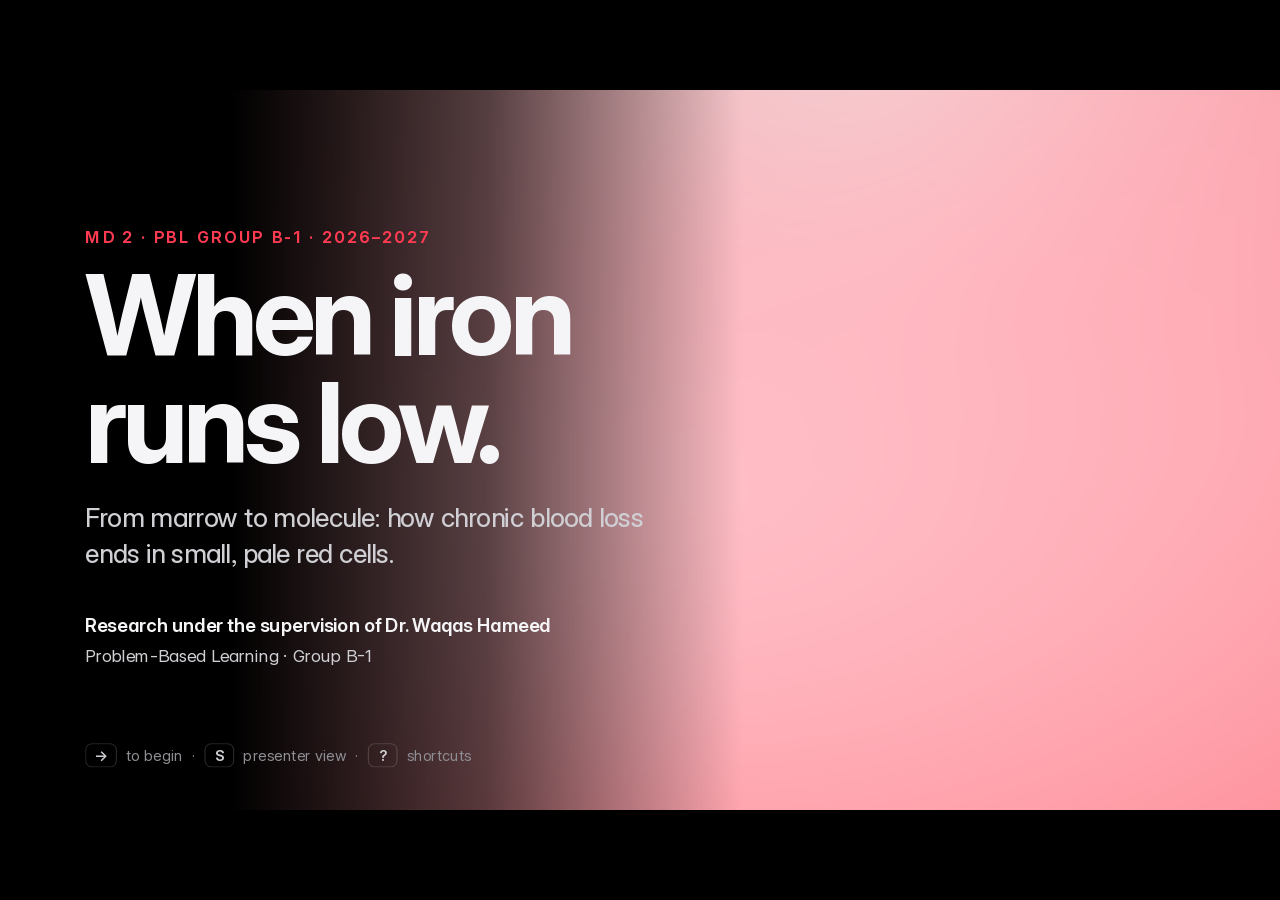
==== index.html @ 29bafb7b "Add interactive PBL Group B-1 presentation (iron-deficiency anemia) A 39-slide web presentation cove" ====
<!doctype html>
<html lang="en" data-theme="dark">
<head>
  <meta charset="utf-8">
  <meta name="viewport" content="width=device-width, initial-scale=1">
  <title>When Iron Runs Low · PBL Group B-1</title>
  <meta name="description" content="An interactive presentation by PBL Group B-1 (under Dr. Waqas Hameed): red bone marrow, liver and spleen histology, iron and red-cell recycling, erythropoiesis, red-cell indices and the biochemistry of iron-deficiency anemia.">
  <meta name="theme-color" content="#000000">
  <meta property="og:title" content="When Iron Runs Low · PBL Group B-1">
  <meta property="og:description" content="Interactive presentation: red bone marrow, liver and spleen, iron recycling, red-cell indices and the biochemistry of iron-deficiency anemia. Under Dr. Waqas Hameed.">
  <link rel="icon" href="assets/favicon.svg" type="image/svg+xml">
  <link rel="preload" href="assets/fonts/InterVariable.woff2" as="font" type="font/woff2" crossorigin>
  <link rel="stylesheet" href="assets/css/main.css">
  <script type="importmap">
    {
      "imports": {
        "three": "./assets/vendor/three/three.module.min.js",
        "three/addons/": "./assets/vendor/three/addons/"
      }
    }
  </script>
</head>
<body>
<div id="veil"><div class="dot"></div></div>

<div id="viewport">
<main id="stage">

<!-- ===================================================================== 01 TITLE -->
<section class="slide s-title" id="title" data-module="hero" data-title="When iron runs low" data-section="Introduction" data-hud="off">
  <div class="full-vis" data-vis></div>
  <div class="hd">
    <p class="eyebrow rv">MD 2 · PBL Group B-1 · 2026–2027</p>
    <h1 class="t-display rv">When iron<br>runs low.</h1>
    <p class="t-lead rv">From marrow to molecule: how chronic blood loss ends in small, pale red cells.</p>
    <div class="meta rv">
      <span class="t-label">Research under the supervision of Dr.&nbsp;Waqas&nbsp;Hameed</span>
      <span class="t-cap">Problem-Based Learning · Group B-1</span>
    </div>
  </div>
  <div class="hint rv"><span class="kbd">→</span> to begin <span class="c-3">·</span> <span class="kbd">S</span> presenter view <span class="c-3">·</span> <span class="kbd">?</span> shortcuts</div>
  <aside class="notes">
    <p>Welcome. Our case is a patient with iron-deficiency anemia caused by heavy menstrual bleeding.</p>
    <p>We will follow iron from the bone marrow, through the liver and spleen, to the molecules of heme synthesis, then show how her blood count proves it.</p>
    <p>The red cell on screen is modelled to Guyton's dimensions: about 7.8 µm across, 2.5 µm thick at the rim and about 1 µm at the centre.</p>
  </aside>
</section>

<!-- ===================================================================== 02 CASE -->
<section class="slide s-case" id="case" data-module="case" data-title="Meet the patient" data-section="Introduction">
  <div class="hd">
    <p class="eyebrow rv">The case</p>
    <h2 class="t-title rv">Meet our patient.</h2>
  </div>
  <div class="cols">
    <div>
      <p class="t-cap rv">PRESENTING WITH</p>
      <div class="sym">
        <span class="rv">Fatigue</span>
        <span class="rv">Dizziness</span>
        <span class="rv">Shortness of breath</span>
        <span class="rv">Palpitations</span>
        <span class="rv">Pallor</span>
        <span class="rv">Tachycardia</span>
      </div>
    </div>
    <div class="hist" data-step="1">
      <p class="t-cap">HISTORY</p>
      <p class="t-lead">Heavy, prolonged menstrual bleeding for several months.</p>
      <p class="t-lead">A diet with limited iron-rich foods.</p>
    </div>
  </div>
  <div class="labs" data-step="2">
    <span class="chip">Hb <b class="num">8.9 g/dL</b></span>
    <span class="chip">MCV <b class="num">68 fL</b></span>
    <span class="chip">Reticulocytes <b class="num">0.7%</b></span>
    <span class="chip">Blood film: microcytic · hypochromic · anisocytosis</span>
  </div>
  <div class="question" data-step="3">
    <p class="t-display">How does losing blood<br>end in <span class="grad-text">small, pale red cells?</span></p>
  </div>
  <aside class="notes">
    <p>Symptoms: fatigue, dizziness, shortness of breath, palpitations, pallor and tachycardia.</p>
    <p>History: heavy, prolonged menstrual bleeding for several months; diet limited in iron-rich foods.</p>
    <p>Key results: Hb 8.9 g/dL, MCV 68 fL, reticulocytes 0.7%, film shows microcytic hypochromic cells with anisocytosis.</p>
    <p>The question that drives our six SLOs: how does losing blood end in small, pale red cells?</p>
  </aside>
</section>

<!-- ===================================================================== 03 ROADMAP -->
<section class="slide s-roadmap" id="roadmap" data-module="roadmap" data-title="Six learning objectives" data-section="Introduction">
  <div class="hd">
    <p class="eyebrow rv">Our journey</p>
    <h2 class="t-title rv">Six questions. One patient.</h2>
  </div>
  <div class="tiles">
    <button class="tile rv" data-goto="d1"><span class="n grad-text">01</span><span class="code">B-1.1</span><div class="t">Red bone marrow</div><div class="q">Where are red cells made?</div></button>
    <button class="tile rv" data-goto="d2"><span class="n grad-text">02</span><span class="code">B-1.2</span><div class="t">Liver &amp; spleen</div><div class="q">What do they look like under the microscope?</div></button>
    <button class="tile rv" data-goto="d3"><span class="n grad-text">03</span><span class="code">B-1.3</span><div class="t">Recycling</div><div class="q">How are old red cells and their iron reused?</div></button>
    <button class="tile rv" data-goto="d4"><span class="n grad-text">04</span><span class="code">B-1.4</span><div class="t">Life cycle</div><div class="q">How are red cells made and destroyed, and what goes wrong?</div></button>
    <button class="tile rv" data-goto="d5"><span class="n grad-text">05</span><span class="code">B-1.5</span><div class="t">The numbers</div><div class="q">What do Hb, Hct, MCV, MCH, MCHC and RDW tell us?</div></button>
    <button class="tile rv" data-goto="d6"><span class="n grad-text">06</span><span class="code">B-1.6</span><div class="t">The molecules</div><div class="q">What changes biochemically when iron runs out?</div></button>
  </div>
  <aside class="notes">
    <p>Six student learning objectives (SLOs). Each tile is clickable if you want to jump during questions.</p>
  </aside>
</section>

<!-- ===================================================================== 04 DIVIDER 1 -->
<section class="slide s-divider" id="d1" data-title="01 · Red bone marrow" data-section="SLO 1 · Red Bone Marrow" data-hud="off">
  <div class="orb" style="--c1:#ff3b52;--c2:#ff9f0a"></div>
  <p class="eyebrow rv">B-1.1 <span class="code">SLO 1</span></p>
  <div class="big-n grad-text rv">01</div>
  <h2 class="t-display rv">Red bone marrow</h2>
  <p class="t-lead rv">Where are red cells made, and what does the factory look like?</p>
  <aside class="notes"><p>SLO 1: Structure of red bone marrow.</p></aside>
</section>

<!-- ===================================================================== 05 HEMATOPOIESIS -->
<section class="slide" id="hemato" data-module="hematopoiesis" data-title="Hematopoiesis" data-section="SLO 1 · Red Bone Marrow">
  <div class="hd">
    <p class="eyebrow rv">B-1.1 <span class="code">Structure of red bone marrow</span></p>
    <h2 class="t-title rv">A tissue built to make blood.</h2>
  </div>
  <div class="split wide-r">
    <div class="col center stack">
      <p class="t-lead rv">Red bone marrow is a <span class="strong">highly vascular connective tissue</span> responsible for <span class="strong">hematopoiesis</span>, the continuous production of blood cells.</p>
      <p class="t-body" data-step="1"><span class="strong">Multipotent hematopoietic stem cells</span> proliferate and differentiate into the blood-cell lineages.</p>
      <p class="t-body" data-step="2">Their development is regulated by <span class="strong">stem cell factor (SCF)</span>, <span class="strong">cytokines</span> and <span class="strong">erythropoietin</span>.</p>
    </div>
    <div class="col"><div class="vis" data-vis></div></div>
  </div>
  <aside class="notes">
    <p>Red marrow = highly vascular connective tissue; job = hematopoiesis, the continuous production of blood cells.</p>
    <p>Multipotent hematopoietic stem cells proliferate and differentiate into all lineages: erythrocytes, leukocytes and platelets.</p>
    <p>Regulators: stem cell factor, cytokines, erythropoietin.</p>
  </aside>
</section>

<!-- ===================================================================== 06 MARROW 3D -->
<section class="slide s-3d" id="marrow" data-module="marrow" data-title="Inside the marrow (3D)" data-section="SLO 1 · Red Bone Marrow">
  <div class="full-vis right" data-vis></div>
  <div class="hd">
    <p class="eyebrow rv">B-1.1 <span class="code">Structure of red bone marrow</span></p>
    <h2 class="t-title rv">Inside the marrow.</h2>
  </div>
  <div class="split">
    <div class="col center">
      <div class="captions rv" style="min-height:470px">
        <div class="cap" data-cap="0">
          <div class="k">Architecture</div>
          <p class="t-h2">Cords between sinusoids</p>
          <p class="t-body">Marrow cords of developing cells are separated by wide <span class="strong">vascular sinusoids</span>.</p>
        </div>
        <div class="cap" data-cap="1">
          <div class="k">Support</div>
          <p class="t-h2">A reticular scaffold</p>
          <p class="t-body"><span class="strong">Reticular cells</span> and <span class="strong">reticulin fibers (type III collagen)</span> support the cords, which hold developing blood cells, macrophages, adipocytes, plasma cells and megakaryocytes.</p>
        </div>
        <div class="cap" data-cap="2">
          <div class="k">Erythroblastic island</div>
          <p class="t-h2">A macrophage nursery</p>
          <p class="t-body">Erythroid precursors cluster around a <span class="strong">central macrophage</span>, which supports them and helps regulate their maturation and release.</p>
        </div>
        <div class="cap" data-cap="3">
          <div class="k">Megakaryocyte</div>
          <p class="t-h2">Platelets, straight into blood</p>
          <p class="t-body">Megakaryocytes lie <span class="strong">beside the sinusoids</span>, so they release platelets directly into the circulation.</p>
        </div>
        <div class="cap" data-cap="4">
          <div class="k">Release</div>
          <p class="t-h2">Crossing the wall</p>
          <p class="t-body">Mature blood cells cross the <span class="strong">sinusoidal wall</span> to enter the bloodstream.</p>
        </div>
      </div>
    </div>
    <div class="col"></div>
  </div>
  <p class="cite">Drag the model to rotate · Schematic, not to scale</p>
  <aside class="notes">
    <p>Step through: cords and sinusoids, then reticular cells and reticulin (type III collagen), then the erythroblastic island around a macrophage, then megakaryocytes beside sinusoids shedding platelets, then mature cells crossing the sinusoid wall.</p>
    <p>You can drag the 3D model to rotate it.</p>
  </aside>
</section>

<!-- ===================================================================== 07 SKELETON -->
<section class="slide" id="skeleton" data-module="skeleton" data-title="Red vs yellow marrow" data-section="SLO 1 · Red Bone Marrow">
  <div class="hd">
    <p class="eyebrow rv">B-1.1 <span class="code">Structure of red bone marrow</span></p>
    <h2 class="t-title rv">Red marrow retreats with age.</h2>
  </div>
  <div class="split">
    <div class="col center stack">
      <div class="rv" data-seg></div>
      <div class="captions rv" style="min-height:420px">
        <div class="cap" data-cap="0">
          <p class="t-h2">Childhood</p>
          <p class="t-body">Until about <span class="strong">5 years</span> of age, the marrow of essentially all bones produces red cells.</p>
        </div>
        <div class="cap" data-cap="1">
          <p class="t-h2">Adulthood</p>
          <p class="t-body">Active red marrow lies mainly in the <span class="strong">axial skeleton</span>: vertebrae, sternum, ribs and ilia. Most of the remaining marrow becomes <span class="strong" style="color:var(--fat)">yellow marrow</span>, which is mostly adipose tissue.</p>
          <p class="t-cap" style="margin-top:18px">After about age 20, long-bone marrow becomes fatty, except in the proximal humeri and tibiae.</p>
        </div>
      </div>
    </div>
    <div class="col"><div class="vis" data-vis></div></div>
  </div>
  <p class="cite">Source: <b>Guyton &amp; Hall</b>, Textbook of Medical Physiology, Ch. 33 · Schematic skeleton</p>
  <aside class="notes">
    <p>In adults, active red marrow is mainly in the axial skeleton; much of the rest becomes yellow (adipose) marrow.</p>
    <p>Guyton: all bones produce red cells until about age 5; after about 20, long-bone marrow (except proximal humeri and tibiae) is fatty; adult red cells come mainly from vertebrae, sternum, ribs and ilia.</p>
  </aside>
</section>

<!-- ===================================================================== 08 DIVIDER 2 -->
<section class="slide s-divider" id="d2" data-title="02 · Liver & spleen" data-section="SLO 2 · Liver & Spleen" data-hud="off">
  <div class="orb" style="--c1:#e8a58f;--c2:#8e8cff"></div>
  <p class="eyebrow rv">B-1.2 <span class="code">SLO 2</span></p>
  <div class="big-n grad-text rv">02</div>
  <h2 class="t-display rv">Liver &amp; spleen</h2>
  <p class="t-lead rv">The histology of the two organs that clean up after red cells.</p>
  <aside class="notes"><p>SLO 2: Histological structure of the liver and spleen.</p></aside>
</section>

<!-- ===================================================================== 09 LOBULE 3D -->
<section class="slide s-3d" id="lobule" data-module="lobule" data-title="The hepatic lobule (3D)" data-section="SLO 2 · Liver & Spleen">
  <div class="full-vis right" data-vis></div>
  <div class="hd">
    <p class="eyebrow rv">B-1.2 <span class="code">Histology of the liver</span></p>
    <h2 class="t-title rv">The hepatic lobule.</h2>
  </div>
  <div class="split">
    <div class="col center">
      <div class="captions rv" style="min-height:440px">
        <div class="cap" data-cap="0">
          <div class="k">Structural unit</div>
          <p class="t-h2">Roughly hexagonal</p>
          <p class="t-body">The liver is organized into <span class="strong">hepatic lobules</span>, roughly hexagonal structural units.</p>
        </div>
        <div class="cap" data-cap="1">
          <div class="k">Hepatocytes</div>
          <p class="t-h2">Plates of liver cells</p>
          <p class="t-body">The main liver cells, arranged in <span class="strong">plates or cords</span>.</p>
        </div>
        <div class="cap" data-cap="2">
          <div class="k">Portal triad</div>
          <p class="t-h2">Three vessels at each corner</p>
          <p class="t-body">A branch of the <span class="strong" style="color:var(--portal)">portal vein</span>, the <span class="strong" style="color:var(--artery)">hepatic artery</span> and the <span class="strong" style="color:var(--bile)">bile duct</span>.</p>
        </div>
        <div class="cap" data-cap="3">
          <div class="k">Sinusoids → central vein</div>
          <p class="t-h2">Blood flows inward</p>
          <p class="t-body">Specialized blood channels between the plates drain into the <span class="strong" style="color:var(--vein)">central vein</span> at the center of the lobule.</p>
        </div>
        <div class="cap" data-cap="4">
          <div class="k">Kupffer cells</div>
          <p class="t-h2">Macrophages on guard</p>
          <p class="t-body">They line the sinusoids and remove <span class="strong">foreign particles and cellular debris</span>.</p>
        </div>
        <div class="cap" data-cap="5">
          <div class="k">Bile canaliculi</div>
          <p class="t-h2">Bile flows outward</p>
          <p class="t-body">Small channels between hepatocytes collect <span class="strong" style="color:var(--bile)">bile</span> and direct it toward the <span class="strong">bile ducts</span>, the opposite direction to blood.</p>
        </div>
      </div>
      <div class="rv" data-seg style="margin-top:20px"></div>
    </div>
    <div class="col"></div>
  </div>
  <p class="cite">Sources: <b>NCBI Bookshelf</b>, Anatomy, Abdomen and Pelvis: Liver · <b>Cullen</b>, normal liver histology · <b>Krishna</b>, Clin Liver Dis 2013 · Drag to rotate</p>
  <aside class="notes">
    <p>Hexagonal lobule. Hepatocytes in plates. Portal triad at the corners: portal vein branch, hepatic artery, bile duct. Sinusoids carry blood to the central vein. Kupffer cells line the sinusoids. Bile canaliculi carry bile toward the bile ducts.</p>
    <p>Use the Blood / Bile switch to show the two opposite flows.</p>
  </aside>
</section>

<!-- ===================================================================== 10 SPLEEN -->
<section class="slide" id="spleen" data-module="spleen" data-title="Histology of the spleen" data-section="SLO 2 · Liver & Spleen">
  <div class="hd">
    <p class="eyebrow rv">B-1.2 <span class="code">Histology of the spleen</span></p>
    <h2 class="t-title rv">The spleen.</h2>
  </div>
  <div class="split">
    <div class="col center">
      <div class="captions rv" style="min-height:440px">
        <div class="cap" data-cap="0">
          <div class="k">Overview</div>
          <p class="t-h2">A capsule and two kinds of pulp</p>
          <p class="t-body">The spleen is surrounded by a <span class="strong">connective-tissue capsule</span> and contains two main histological regions.</p>
        </div>
        <div class="cap" data-cap="1">
          <div class="k">Trabeculae</div>
          <p class="t-h2">Internal scaffolding</p>
          <p class="t-body">Extensions of connective tissue from the capsule that provide <span class="strong">structural support</span>.</p>
        </div>
        <div class="cap" data-cap="2">
          <div class="k">White pulp</div>
          <p class="t-h2">The immune tissue</p>
          <p class="t-body">Lymphoid tissue rich in <span class="strong">lymphocytes</span>. It surrounds branches of the <span class="strong" style="color:var(--artery)">splenic artery</span> and is mainly involved in <span class="strong">immune responses</span>.</p>
        </div>
        <div class="cap" data-cap="3">
          <div class="k">Red pulp</div>
          <p class="t-h2">The blood filter</p>
          <p class="t-body">Mainly <span class="strong">splenic cords</span> and <span class="strong">sinusoids</span>. It filters blood and helps remove <span class="strong">old or damaged red cells</span>.</p>
        </div>
      </div>
    </div>
    <div class="col"><div class="vis" data-vis></div></div>
  </div>
  <p class="cite">Source: <b>OpenStax</b> Biology, Adaptive Immune Response · Schematic section</p>
  <aside class="notes">
    <p>Capsule of connective tissue; trabeculae extend inward for support.</p>
    <p>White pulp: lymphocyte-rich lymphoid tissue around branches of the splenic artery, mainly immune.</p>
    <p>Red pulp: splenic cords and sinusoids; filters blood and removes old or damaged red cells. This is where SLO 3 picks up.</p>
  </aside>
</section>

<!-- ===================================================================== 11 DIVIDER 3 -->
<section class="slide s-divider" id="d3" data-title="03 · Recycling iron & red cells" data-section="SLO 3 · Recycling" data-hud="off">
  <div class="orb" style="--c1:#ff9f0a;--c2:#40c8e0"></div>
  <p class="eyebrow rv">B-1.3 <span class="code">SLO 3</span></p>
  <div class="big-n grad-text rv">03</div>
  <h2 class="t-display rv">The recycling plant</h2>
  <p class="t-lead rv">How the liver and spleen recycle old red cells and their iron.</p>
  <aside class="notes"><p>SLO 3: Roles of the liver and spleen in recycling iron and red blood cells.</p></aside>
</section>

<!-- ===================================================================== 12 SLIT -->
<section class="slide" id="slit" data-module="slit" data-title="The spleen's stress test" data-section="SLO 3 · Recycling">
  <div class="hd">
    <p class="eyebrow rv">B-1.3 <span class="code">Spleen and removal of old RBCs</span></p>
    <h2 class="t-title rv">The spleen's stress test.</h2>
  </div>
  <div class="split wide-r">
    <div class="col center">
      <p class="t-lead rv" style="margin-bottom:40px">In the red pulp, red cells about <span class="strong">8&nbsp;µm</span> across must squeeze through spaces only about <span class="strong">3&nbsp;µm</span> wide.</p>
      <div class="captions rv" style="min-height:300px">
        <div class="cap" data-cap="0">
          <p class="t-h2 c-good">Young cell: bends and passes</p>
          <p class="t-body">A flexible membrane lets it fold through the slit.</p>
        </div>
        <div class="cap" data-cap="1">
          <p class="t-h2 c-bad">Old cell: fragile, it ruptures</p>
          <p class="t-body">Ageing membranes lose pliability. Old, damaged and abnormal cells are filtered out.</p>
        </div>
        <div class="cap" data-cap="2">
          <p class="t-h2" style="color:var(--macro)">Phagocytosis</p>
          <p class="t-body">Red-pulp <span class="strong">macrophages</span> engulf and destroy the old cells, then recycle what is inside.</p>
        </div>
      </div>
    </div>
    <div class="col"><div class="vis" data-vis></div></div>
  </div>
  <p class="cite">Source: <b>Guyton &amp; Hall</b>, Ch. 33 (3 µm spaces vs ~8 µm cells) · Animation not to scale in time</p>
  <aside class="notes">
    <p>The spleen, in the left upper abdomen, filters blood and removes old, damaged and abnormal red cells, mainly in the red pulp.</p>
    <p>Guyton: spaces between red-pulp trabeculae are only about 3 µm wide, versus an ~8 µm red cell. Young cells deform and pass; fragile old cells rupture and are phagocytosed by macrophages.</p>
  </aside>
</section>

<!-- ===================================================================== 13 MACROPHAGE -->
<section class="slide" id="macrophage" data-module="macrophage" data-title="Inside a red-pulp macrophage" data-section="SLO 3 · Recycling">
  <div class="hd">
    <p class="eyebrow rv">B-1.3 <span class="code">Iron recycling</span></p>
    <h2 class="t-title rv">Inside a red-pulp macrophage.</h2>
  </div>
  <div class="split wide-r">
    <div class="col center">
      <div class="captions rv" style="min-height:520px">
        <div class="cap" data-cap="0">
          <div class="k">1 · Erythrophagocytosis</div>
          <p class="t-h2">Engulfing old cells</p>
          <p class="t-body">Red-pulp macrophages of the spleen, a <span class="strong">major site of iron recycling</span>, recognize and engulf senescent red cells.</p>
        </div>
        <div class="cap" data-cap="1">
          <div class="k">2 · Breakdown</div>
          <p class="t-h2">Freeing the iron</p>
          <p class="t-body">Hemoglobin splits into <span class="strong">globin</span> (to amino acids) and <span class="strong">heme</span>. Heme oxygenase-1 (<span class="strong">HO-1</span>) degrades heme, releasing <span class="strong c-iron">free iron</span>.</p>
        </div>
        <div class="cap" data-cap="2">
          <div class="k">3 · Export</div>
          <p class="t-h2">Through ferroportin</p>
          <p class="t-body"><span class="strong c-fpn">Ferroportin</span>, the only known cellular iron exporter, moves iron into plasma, where it binds <span class="strong c-iron">transferrin</span> for delivery to the bone marrow.</p>
        </div>
        <div class="cap" data-cap="3" data-cap-to="5">
          <div class="k">4 · The master switch</div>
          <p class="t-h2"><span class="c-hep">Hepcidin</span> from the liver</p>
          <p class="t-body" data-hep-text>Hepcidin binds ferroportin, causing its internalization and degradation.</p>
        </div>
      </div>
      <div class="rv" data-seg style="margin-top:12px"></div>
    </div>
    <div class="col"><div class="vis" data-vis></div></div>
  </div>
  <p class="cite">Sources: <b>Nemeth &amp; Ganz</b>, Int J Mol Sci 2021 (hepcidin–ferroportin) · <b>Slusarczyk &amp; Mleczko-Sanecka</b>, Genes 2021 (iron recycling) · Schematic</p>
  <aside class="notes">
    <p>A major site of iron recycling: red-pulp macrophages of the spleen (Kupffer cells of the liver also contribute). Erythrophagocytosis, then HO-1 degrades heme, releasing iron.</p>
    <p>Ferroportin is the only known cellular iron exporter. In plasma, iron binds transferrin for delivery to the marrow.</p>
    <p>Hepcidin (from the liver) binds ferroportin → internalization and degradation → iron trapped. Iron deficiency: hepcidin suppressed, more iron released. Inflammation: IL-6 raises hepcidin → hypoferremia of anemia of inflammation.</p>
  </aside>
</section>

<!-- ===================================================================== 14 LIVER ROLE -->
<section class="slide" id="liverrole" data-module="liverrole" data-title="The liver's role" data-section="SLO 3 · Recycling">
  <div class="hd">
    <p class="eyebrow rv">B-1.3 <span class="code">Role of the liver</span></p>
    <h2 class="t-title rv">Two products, two destinations.</h2>
    <p class="t-lead rv">After about 120 days, old red cells are removed by <span class="strong">Kupffer cells</span> in the liver and by <span class="strong">macrophages</span> in the spleen and bone marrow.</p>
  </div>
  <div class="body-area"><div class="vis" data-vis></div></div>
  <p class="cite">Sources: <b>Guyton &amp; Hall</b>, Ch. 33 · <b>StatPearls</b>, Physiology, Bilirubin</p>
  <aside class="notes">
    <p>Hemoglobin is broken down. Iron returns to blood, binds transferrin, and goes either to the marrow for new red cells or is stored in the liver as ferritin.</p>
    <p>The porphyrin part becomes bilirubin. Unconjugated bilirubin travels on albumin, is taken up by the liver, conjugated by UDP-glucuronosyltransferase (more water-soluble) and secreted into bile.</p>
  </aside>
</section>

<!-- ===================================================================== 15 LEAK -->
<section class="slide" id="leak" data-module="leak" data-title="Recycling can't outrun a leak" data-section="SLO 3 · Recycling">
  <div class="hd">
    <p class="eyebrow rv">B-1.3 <span class="code">In our patient</span></p>
    <h2 class="t-title rv">Recycling can't outrun a leak.</h2>
  </div>
  <div class="split wide-r" style="grid-template-columns: 1fr 640px">
    <div class="col"><div class="vis" data-vis></div></div>
    <div class="col center stack">
      <div data-step="1">
        <p class="t-cap" style="margin-bottom:18px">AVERAGE LONG-TERM IRON LOSS</p>
        <div data-chart></div>
      </div>
      <p class="t-body" data-step="2">The spleen recycles iron from old cells, but recycling <span class="strong">cannot compensate for continuous blood loss</span>. Hemoglobin production falls, and anemia follows.</p>
    </div>
  </div>
  <p class="cite">Iron-loss values: <b>Guyton &amp; Hall</b>, Ch. 33</p>
  <aside class="notes">
    <p>Closed loop: marrow → circulating red cells → macrophages → transferrin → marrow. Every red cell lost in bleeding takes its iron out of the loop.</p>
    <p>Guyton: men lose about 0.6 mg iron/day; in women, menstrual loss brings the long-term average to about 1.3 mg/day. Our patient's bleeding is heavy and prolonged.</p>
  </aside>
</section>

<!-- ===================================================================== 16 DIVIDER 4 -->
<section class="slide s-divider" id="d4" data-title="04 · Life cycle of a red cell" data-section="SLO 4 · Life Cycle" data-hud="off">
  <div class="orb" style="--c1:#ff3b52;--c2:#bf5af2"></div>
  <p class="eyebrow rv">B-1.4 <span class="code">SLO 4</span></p>
  <div class="big-n grad-text rv">04</div>
  <h2 class="t-display rv">Made, used, destroyed</h2>
  <p class="t-lead rv">Synthesis and breakdown of red cells, and what happens when the balance fails: anemia and polycythemia.</p>
  <aside class="notes"><p>SLO 4: Synthesis of red cells, their breakdown, and their relationship to anemia and polycythemia.</p></aside>
</section>

<!-- ===================================================================== 17 ERYTHROPOIESIS -->
<section class="slide" id="erythro" data-module="erythro" data-title="Erythropoiesis" data-section="SLO 4 · Life Cycle">
  <div class="hd">
    <p class="eyebrow rv">B-1.4 <span class="code">Synthesis of red blood cells</span></p>
    <h2 class="t-title rv">Building a red cell.</h2>
    <p class="t-lead rv">Erythropoiesis normally occurs in the bone marrow. <span class="strong c-iron">Iron</span> is essential for heme and hemoglobin synthesis along the way.</p>
  </div>
  <div class="body-area"><div class="vis" data-vis></div></div>
  <div style="position:absolute; left:128px; bottom:110px; z-index:4" class="row">
    <div data-seg></div>
    <p class="t-body" data-step="2" style="margin-left:24px; max-width:1050px">Without enough iron, the cells come out <span class="strong">smaller</span> with <span class="strong">less hemoglobin</span>: MCV 68 fL, low MCH and MCHC.</p>
  </div>
  <aside class="notes">
    <p>Hematopoietic stem cell → proerythroblast → erythroblasts → reticulocyte → mature erythrocyte. Hemoglobin accumulates as the cell matures; the nucleus is lost.</p>
    <p>Patient: chronic menstrual loss plus low dietary iron → stores depleted → not enough iron for hemoglobin synthesis → smaller, paler cells (MCV 68 fL, low MCH and MCHC; film microcytic, hypochromic, anisocytosis).</p>
  </aside>
</section>

<!-- ===================================================================== 18 EPO -->
<section class="slide" id="epo" data-module="epo" data-title="The erythropoietin loop" data-section="SLO 4 · Life Cycle">
  <div class="hd">
    <p class="eyebrow rv">B-1.4 <span class="code">Synthesis of red blood cells</span></p>
    <h2 class="t-title rv">The kidney calls. The marrow can't answer.</h2>
  </div>
  <div class="split" style="grid-template-columns: 1fr 600px">
    <div class="col"><div class="vis" data-vis></div></div>
    <div class="col center stack">
      <p class="t-body rv">Low hemoglobin reduces oxygen-carrying capacity. Tissue hypoxia makes the <span class="strong">kidney</span> increase <span class="strong">erythropoietin</span>, which stimulates the marrow.</p>
      <p class="t-body" data-step="2">But with <span class="strong c-iron">iron deficient</span>, the marrow cannot make adequately hemoglobinized cells.</p>
      <div class="card" data-step="3">
        <p class="t-cap">RETICULOCYTE COUNT</p>
        <p class="t-display num" style="font-size:110px; margin:6px 0 4px">0.7<span style="font-size:60px">%</span></p>
        <p class="t-body" style="font-size:30px">Not the rise expected for this degree of anemia.</p>
      </div>
    </div>
  </div>
  <aside class="notes">
    <p>Low Hb → less O2 carried → tissue hypoxia → kidney raises erythropoietin → marrow stimulated.</p>
    <p>But iron is deficient, so the marrow cannot make adequately hemoglobinized cells. Reticulocyte count 0.7% does not show an appropriate increase for the degree of anemia.</p>
  </aside>
</section>

<!-- ===================================================================== 19 LIFESPAN -->
<section class="slide" id="lifespan" data-module="lifespan" data-title="120 days, then recycled" data-section="SLO 4 · Life Cycle">
  <div class="hd">
    <p class="eyebrow rv">B-1.4 <span class="code">Breakdown of red blood cells</span></p>
    <h2 class="t-title rv">120 days, then recycled.</h2>
  </div>
  <div class="body-area"><div class="vis" data-vis></div></div>
  <aside class="notes">
    <p>Average lifespan ~120 days. With age, metabolic systems become less active, the membrane loses pliability and becomes fragile.</p>
    <p>Old cells rupture in tight spots, especially the red pulp of the spleen. Released hemoglobin is phagocytosed, especially by Kupffer cells and by macrophages of spleen and marrow.</p>
    <p>Iron → transferrin → marrow (new cells) or liver/tissues as ferritin. Porphyrin → bilirubin → secreted by the liver into bile.</p>
    <p>Drag the slider to age the cell.</p>
  </aside>
</section>

<!-- ===================================================================== 20 ANEMIA 3D -->
<section class="slide s-anemia" id="anemia" data-module="anemia" data-title="Types of anemia (3D)" data-section="SLO 4 · Life Cycle">
  <div class="hd">
    <p class="eyebrow rv">B-1.4 <span class="code">Relationship to anemia</span></p>
    <h2 class="t-title rv">Anemia.</h2>
    <p class="t-lead rv">A deficiency of <span class="strong">hemoglobin</span> in the blood, from too few red cells or too little hemoglobin in each.</p>
  </div>
  <div class="split" style="grid-template-columns: 620px 1fr; margin-top:28px">
    <div class="col"><div class="typelist rv" data-list></div></div>
    <div class="col">
      <div class="vis" data-vis style="position:absolute; inset:-40px 0 120px 0"></div>
      <div class="desc rv" data-desc style="position:absolute; left:0; right:0; bottom:0"></div>
    </div>
  </div>
  <p class="cite">Source: <b>Guyton &amp; Hall</b>, Ch. 33 · 3D cells are schematic</p>
  <aside class="notes">
    <p>Blood loss: acute (plasma is replaced, diluting the red cells) and chronic (iron cannot be absorbed fast enough → microcytic hypochromic cells, our patient).</p>
    <p>Aplastic: marrow failure from radiation, chemotherapy, toxic substances or autoimmune disease; about half idiopathic.</p>
    <p>Megaloblastic: lack of B12, folic acid or intrinsic factor (gastric mucosal atrophy, gastrectomy, malabsorption) → large, fragile cells.</p>
    <p>Hemolytic, e.g. hereditary spherocytosis: spherical cells rupture in the spleen. Sickle cell: HbS crystallizes at low O2 → sickle shape, membrane damage, vessel blockage.</p>
    <p>Erythroblastosis fetalis: antibodies from an Rh-negative mother attack Rh-positive fetal cells. Severe hypochromic anemia: transferrin deficiency.</p>
  </aside>
</section>

<!-- ===================================================================== 21 POLYCYTHEMIA -->
<section class="slide" id="polycythemia" data-module="polycythemia" data-title="Polycythemia" data-section="SLO 4 · Life Cycle">
  <div class="hd">
    <p class="eyebrow rv">B-1.4 <span class="code">Relationship to polycythemia</span></p>
    <h2 class="t-title rv">Polycythemia: too many red cells.</h2>
  </div>
  <div class="split" style="grid-template-columns: 640px 1fr">
    <div class="col center stack">
      <div class="card" data-step="1">
        <p class="t-label" style="color:var(--iron)">Secondary polycythemia</p>
        <p class="t-body" style="margin-top:10px">A physiological response to <span class="strong">hypoxia</span>, such as high altitude or heart failure. Count rises to <span class="strong num">6–7 million/mm³</span>.</p>
      </div>
      <div class="card" data-step="2">
        <p class="t-label" style="color:var(--blood)">Polycythemia vera (erythremia)</p>
        <p class="t-body" style="margin-top:10px">A <span class="strong">genetic defect in stem cells</span> causes excessive, continuous production. Count <span class="strong num">7–8 million/mm³</span>, hematocrit <span class="strong num">60–70%</span>.</p>
      </div>
    </div>
    <div class="col"><div class="vis" data-vis></div></div>
  </div>
  <p class="cite">Source: <b>Guyton &amp; Hall</b>, Ch. 33 · 1 mm³ = 1 µL, so 4.1 × 10⁶/µL = 4.1 million/mm³</p>
  <aside class="notes">
    <p>Chart: red cell count in million per mm³. Our patient 4.1; Guyton's normal values are 4.7 ± 0.3 for women and 5.2 ± 0.3 for men.</p>
    <p>Secondary polycythemia (hypoxia: altitude, heart failure) 6–7 million/mm³. Polycythemia vera, a stem-cell genetic defect: 7–8 million/mm³, hematocrit 60–70%.</p>
  </aside>
</section>

<!-- ===================================================================== 22 VISCOSITY -->
<section class="slide" id="viscosity" data-module="viscosity" data-title="Thin blood, thick blood" data-section="SLO 4 · Life Cycle">
  <div class="hd">
    <p class="eyebrow rv">B-1.4 <span class="code">Effects on the circulatory system</span></p>
    <h2 class="t-title rv">Thin blood, thick blood.</h2>
  </div>
  <div class="rv" data-seg style="margin-top:34px"></div>
  <div class="body-area" style="margin-top:28px"><div class="vis" data-vis></div></div>
  <p class="cite">Source: <b>Guyton &amp; Hall</b>, Ch. 33 · Viscosity relative to water</p>
  <aside class="notes">
    <p>Severe anemia: viscosity falls to ~1.5× water (normal ~3×). Lower resistance plus hypoxic vasodilation raise cardiac output up to 3–4× normal. On exertion: severe hypoxia and heart failure.</p>
    <p>Polycythemia vera: total blood volume can double and viscosity rises to ~10× water. Flow is sluggish, but cardiac output stays near normal because the high viscosity is balanced by the bigger blood volume. Hypertension in about one-third. Ruddy complexion with a bluish (cyanotic) tint.</p>
  </aside>
</section>

<!-- ===================================================================== 23 DIVIDER 5 -->
<section class="slide s-divider" id="d5" data-title="05 · Reading the numbers" data-section="SLO 5 · The Numbers" data-hud="off">
  <div class="orb" style="--c1:#64d2ff;--c2:#ff3b52"></div>
  <p class="eyebrow rv">B-1.5 <span class="code">SLO 5</span></p>
  <div class="big-n grad-text rv">05</div>
  <h2 class="t-display rv">Reading the numbers</h2>
  <p class="t-lead rv">How hemoglobin, hematocrit, RBC count, MCV, MCH, MCHC and RDW fit together.</p>
  <aside class="notes"><p>SLO 5: Relate hemoglobin, hematocrit, MCV, MCH, MCHC, RDW and RBC count.</p></aside>
</section>

<!-- ===================================================================== 24 HCT -->
<section class="slide" id="hct" data-module="hct" data-title="Hb, Hct and RBC count" data-section="SLO 5 · The Numbers">
  <div class="hd">
    <p class="eyebrow rv">B-1.5 <span class="code">Hemoglobin &amp; hematocrit</span></p>
    <h2 class="t-title rv">Three numbers, three questions.</h2>
  </div>
  <div class="split" style="grid-template-columns: 700px 1fr">
    <div class="col center">
      <div class="stack">
        <div class="rv"><p class="t-label c-blood">RBC count</p><p class="t-body">How many red cells are in a volume of blood?</p></div>
        <div class="rv"><p class="t-label" style="color:var(--iron)">Hematocrit (Hct)</p><p class="t-body">What percentage of blood volume do they occupy?</p></div>
        <div class="rv"><p class="t-label c-o2">Hemoglobin (Hb)</p><p class="t-body">How much oxygen-carrying protein is present?</p></div>
        <p class="t-body strong" data-step="2" style="color:var(--text)">Related, but not interchangeable.</p>
      </div>
    </div>
    <div class="col"><div class="vis" data-vis></div></div>
  </div>
  <aside class="notes">
    <p>RBC count = number of red cells in a volume of blood. Hematocrit = percentage of blood volume occupied by red cells (Hct 45% → about 45% of blood is red cells). Hemoglobin = the oxygen-carrying protein, so it reflects oxygen-carrying capacity.</p>
    <p>Not interchangeable: two people can have the same RBC count, but larger cells give a higher hematocrit, and the count can be the same while hemoglobin is lower.</p>
  </aside>
</section>

<!-- ===================================================================== 25 INDICES -->
<section class="slide" id="indices" data-module="indices" data-title="MCV, MCH and MCHC" data-section="SLO 5 · The Numbers">
  <div class="hd">
    <p class="eyebrow rv">B-1.5 <span class="code">MCV, MCH &amp; MCHC</span></p>
    <h2 class="t-title rv">Inside the average red cell.</h2>
  </div>
  <div class="body-area"><div class="vis" data-vis></div></div>
  <div style="position:absolute; right:128px; top:118px; z-index:4" data-seg></div>
  <aside class="notes">
    <p>MCV, mean corpuscular volume, is the average size: low = microcytic, normal = normocytic, high = macrocytic. It classifies anemia by cell size.</p>
    <p>MCH, mean corpuscular hemoglobin, is the average amount of hemoglobin in one cell. MCHC is the average concentration of hemoglobin inside cells: low = hypochromic.</p>
    <p>Patient: MCV 68 fL, MCH 21 pg, MCHC 29 g/dL, all low. Guyton gives the normal cell volume as about 90–95 µm³ (fL).</p>
  </aside>
</section>

<!-- ===================================================================== 26 RDW -->
<section class="slide" id="rdw" data-module="rdw" data-title="RDW" data-section="SLO 5 · The Numbers">
  <div class="hd">
    <p class="eyebrow rv">B-1.5 <span class="code">Red cell distribution width</span></p>
    <h2 class="t-title rv">RDW: how different are the sizes?</h2>
  </div>
  <div class="split" style="grid-template-columns: 1fr 560px">
    <div class="col"><div class="vis" data-vis></div></div>
    <div class="col center stack">
      <div class="rv"><p class="t-label">MCV</p><p class="t-body">How big the cells are <span class="strong">on average</span>.</p></div>
      <div class="rv"><p class="t-label" style="color:var(--iron)">RDW</p><p class="t-body">How much their sizes <span class="strong">vary</span>.</p></div>
      <div class="card" data-step="1">
        <p class="t-body"><span class="strong">High RDW</span> means the cells differ in size: <span class="strong">anisocytosis</span>. Our patient: <span class="strong num" style="color:var(--iron)">RDW 18% ↑</span></p>
      </div>
    </div>
  </div>
  <p class="cite">Blood films are schematic</p>
  <aside class="notes">
    <p>RDW measures variation in red cell size. High RDW = anisocytosis; normal RDW = cells similar in size.</p>
    <p>MCV = average size; RDW = variation in size. Patient RDW 18% (high) with low MCV: cells are small and vary a lot in size.</p>
  </aside>
</section>

<!-- ===================================================================== 27 CBC -->
<section class="slide s-cbc" id="cbc" data-module="cbc" data-title="Our patient's blood count" data-section="SLO 5 · The Numbers">
  <div class="hd">
    <p class="eyebrow rv">B-1.5 <span class="code">Applying it to the case</span></p>
    <h2 class="t-title rv">Our patient's blood count.</h2>
  </div>
  <div class="tiles">
    <div class="tile rv" data-k="rbc"><div class="k">RBC</div><div class="v num">4.1</div><div class="u">× 10⁶/µL</div><div class="ar dn">↓</div></div>
    <div class="tile rv" data-k="hb"><div class="k">Hb</div><div class="v num">8.9</div><div class="u">g/dL</div><div class="ar dn">↓</div></div>
    <div class="tile rv" data-k="hct"><div class="k">Hct</div><div class="v num">29</div><div class="u">%</div><div class="ar dn">↓</div></div>
    <div class="tile rv" data-k="mcv"><div class="k">MCV</div><div class="v num">68</div><div class="u">fL</div><div class="ar dn">↓</div></div>
    <div class="tile rv" data-k="mch"><div class="k">MCH</div><div class="v num">21</div><div class="u">pg</div><div class="ar dn">↓</div></div>
    <div class="tile rv" data-k="mchc"><div class="k">MCHC</div><div class="v num">29</div><div class="u">g/dL</div><div class="ar dn">↓</div></div>
    <div class="tile rv" data-k="rdw"><div class="k">RDW</div><div class="v num">18</div><div class="u">%</div><div class="ar up">↑</div></div>
  </div>
  <div class="interp">
    <div class="it" data-step="1"><div class="a">↓ Hb + ↓ Hct</div><div class="b">Anemia</div></div>
    <div class="it" data-step="2"><div class="a">↓ MCV</div><div class="b">Microcytic</div></div>
    <div class="it" data-step="3"><div class="a">↓ MCH + ↓ MCHC</div><div class="b">Hypochromic</div></div>
    <div class="it" data-step="4"><div class="a">↑ RDW</div><div class="b">Anisocytosis</div></div>
  </div>
  <div class="verdict" data-step="5">
    <p class="t-h2">Microcytic, hypochromic anemia with increased RDW (anisocytosis).</p>
  </div>
  <aside class="notes">
    <p>Read the tiles left to right, then step through the interpretation: low Hb and Hct = anemia; low MCV = microcytic; low MCH and MCHC = hypochromic; high RDW = anisocytosis.</p>
    <p>Conclusion: microcytic, hypochromic anemia with increased RDW.</p>
  </aside>
</section>

<!-- ===================================================================== 28 PATTERNS -->
<section class="slide s-patterns" id="patterns" data-module="patterns" data-title="RDW with MCV" data-section="SLO 5 · The Numbers">
  <div class="hd">
    <p class="eyebrow rv">B-1.5 <span class="code">RDW and different types of anemia</span></p>
    <h2 class="t-title rv">Read RDW together with MCV.</h2>
  </div>
  <table>
    <thead><tr><th>Pattern</th><th>Possible condition</th></tr></thead>
    <tbody>
      <tr class="rv" data-row="0"><td>↓ MCV + ↑ RDW</td><td>Commonly iron-deficiency anemia <span class="tag" data-step="1">Our patient</span></td></tr>
      <tr class="rv" data-row="1"><td>↓ MCV + normal RDW</td><td>Can be seen in thalassemia trait</td></tr>
      <tr class="rv" data-row="2"><td>↑ MCV + ↑ RDW</td><td>Can occur in vitamin B12 / folate deficiency</td></tr>
    </tbody>
  </table>
  <p class="t-body foot" data-step="2">RDW alone <span class="strong">cannot</span> diagnose the cause of anemia. Interpret it with the full CBC and clinical history. <span class="strong">Iron studies</span> confirm iron deficiency.</p>
  <p class="cite">Source: <b>Warner &amp; Kamran</b>, StatPearls, Iron Deficiency Anemia</p>
  <aside class="notes">
    <p>Low MCV + high RDW: commonly iron deficiency (our patient). Low MCV + normal RDW: can be seen in thalassemia trait. High MCV + high RDW: can occur in B12/folate deficiency.</p>
    <p>Caveat: RDW alone cannot diagnose; interpret with the full CBC and history; iron studies confirm.</p>
  </aside>
</section>

<!-- ===================================================================== 29 MEMORY -->
<section class="slide s-memory" id="memory" data-title="The four questions" data-section="SLO 5 · The Numbers">
  <div class="hd">
    <p class="eyebrow rv">B-1.5 <span class="code">A simple way to remember</span></p>
    <h2 class="t-title rv">Four questions to ask any CBC.</h2>
  </div>
  <div class="rows">
    <div class="r rv"><span class="a c-blood">Hb / Hct</span><span class="arr">→</span><span class="b">Is there anemia?</span></div>
    <div class="r rv"><span class="a">MCV</span><span class="arr">→</span><span class="b">What size are the red cells?</span></div>
    <div class="r rv"><span class="a c-o2">MCH / MCHC</span><span class="arr">→</span><span class="b">How much hemoglobin do they have?</span></div>
    <div class="r rv"><span class="a c-iron">RDW</span><span class="arr">→</span><span class="b">How different are their sizes?</span></div>
  </div>
  <aside class="notes"><p>The RBC indices are interpreted together, not individually. Hb/Hct: is there anemia? MCV: what size? MCH/MCHC: how much hemoglobin? RDW: how different are the sizes? RBC count: how many cells.</p></aside>
</section>

<!-- ===================================================================== 30 DIVIDER 6 -->
<section class="slide s-divider" id="d6" data-title="06 · The molecules" data-section="SLO 6 · The Molecules" data-hud="off">
  <div class="orb" style="--c1:#ff9f0a;--c2:#ff3b52"></div>
  <p class="eyebrow rv">B-1.6 <span class="code">SLO 6</span></p>
  <div class="big-n grad-text rv">06</div>
  <h2 class="t-display rv">The molecules</h2>
  <p class="t-lead rv">Biochemical changes in microcytic anemia due to iron deficiency: iron binding and transport, enzymes, amino acids and vitamins.</p>
  <aside class="notes"><p>SLO 6: Biochemical changes in microcytic anemia due to iron deficiency (iron and ferritin binding, transport, amino acids, enzymes, vitamins).</p></aside>
</section>

<!-- ===================================================================== 31 ABSORPTION -->
<section class="slide" id="absorption" data-module="absorption" data-title="Iron absorption and transport" data-section="SLO 6 · The Molecules">
  <div class="hd">
    <p class="eyebrow rv">B-1.6 <span class="code">Iron metabolism</span></p>
    <h2 class="t-title rv">Iron in, iron out.</h2>
  </div>
  <div class="split" style="grid-template-columns: 1fr 600px">
    <div class="col"><div class="vis" data-vis></div></div>
    <div class="col center">
      <div class="captions" style="min-height:480px">
        <div class="cap" data-cap="0">
          <div class="k">Absorption · duodenum</div>
          <p class="t-h2">Reduce, then enter</p>
          <p class="t-body">Non-heme iron is reduced to <span class="strong c-iron">Fe²⁺</span> and enters intestinal cells mainly through the transporter <span class="strong">DMT1</span>.</p>
        </div>
        <div class="cap" data-cap="1">
          <div class="k">Inside the enterocyte</div>
          <p class="t-h2">Store or export</p>
          <p class="t-body">Iron is either stored as <span class="strong">ferritin</span> or exported into the blood through <span class="strong c-fpn">ferroportin</span>.</p>
        </div>
        <div class="cap" data-cap="2">
          <div class="k">Transport</div>
          <p class="t-h2">Carried by transferrin</p>
          <p class="t-body">In blood, iron binds <span class="strong c-iron">transferrin</span> and travels to the <span class="strong">bone marrow</span> for red-cell production, or to tissues for storage as ferritin.</p>
        </div>
        <div class="cap" data-cap="3" data-cap-to="4">
          <div class="k">Regulation</div>
          <p class="t-h2"><span class="c-hep">Hepcidin</span> sets the flow</p>
          <p class="t-body" data-hep-text>High hepcidin reduces ferroportin, so less iron enters the blood.</p>
        </div>
      </div>
      <div data-seg data-step="3"></div>
    </div>
  </div>
  <p class="cite">Sources: <b>StatPearls</b>, Biochemistry, Iron Absorption · <b>Nemeth &amp; Ganz</b>, Int J Mol Sci 2021 · Schematic</p>
  <aside class="notes">
    <p>Dietary iron is absorbed mainly in the duodenum. Non-heme iron is reduced to Fe2+ and enters via DMT1. In the cell it is stored as ferritin or exported by ferroportin. In blood it binds transferrin and goes to the marrow or is stored as ferritin.</p>
    <p>Hepcidin from the liver acts on ferroportin. High hepcidin: less iron released. Iron deficiency: hepcidin falls, so more iron is absorbed and released from stores. In our patient, chronic blood loss outpaced absorption and stores became depleted.</p>
  </aside>
</section>

<!-- ===================================================================== 32 BUDGET -->
<section class="slide" id="budget" data-module="budget" data-title="The body's iron budget" data-section="SLO 6 · The Molecules">
  <div class="hd">
    <p class="eyebrow rv">B-1.6 <span class="code">Iron metabolism</span></p>
    <h2 class="t-title rv">Where the body keeps its iron.</h2>
  </div>
  <div class="split" style="grid-template-columns: 1fr 640px">
    <div class="col"><div class="vis" data-vis></div></div>
    <div class="col center stack">
      <p class="t-lead rv">Total body iron averages <span class="strong num" style="white-space:nowrap">4–5 g</span>. About two-thirds of it sits inside hemoglobin.</p>
      <p class="t-body" data-step="1">Balance is kept mainly by <span class="strong">recycling</span> and by adjusting <span class="strong">intestinal absorption</span>.</p>
      <p class="t-body" data-step="2">When loss keeps exceeding replacement, the <span class="strong">ferritin stores</span> are spent first, then hemoglobin synthesis suffers.</p>
    </div>
  </div>
  <p class="cite">Source: <b>Guyton &amp; Hall</b>, Ch. 33 · Stores are 15–30% of body iron</p>
  <aside class="notes">
    <p>Guyton: body iron 4–5 g: about 65% in hemoglobin, 4% myoglobin, 1% heme compounds for intracellular oxidation, 0.1% bound to transferrin in plasma, and 15–30% stored, mainly as ferritin.</p>
    <p>The body keeps balance mainly by recycling and absorption. If loss continues for a long time and exceeds replacement, stores are depleted.</p>
  </aside>
</section>

<!-- ===================================================================== 33 HEME -->
<section class="slide" id="heme" data-module="heme" data-title="Heme synthesis" data-section="SLO 6 · The Molecules">
  <div class="hd">
    <p class="eyebrow rv">B-1.6 <span class="code">Heme synthesis: enzymes, amino acids, vitamins</span></p>
    <h2 class="t-title rv">No iron, no heme.</h2>
  </div>
  <div class="body-area"><div class="vis" data-vis></div></div>
  <div style="position:absolute; right:128px; top:118px; z-index:4" data-seg data-step="4"></div>
  <p class="cite">Sources: <b>Guyton &amp; Hall</b>, Ch. 33 · <b>StatPearls</b>, Biochemistry, Heme Synthesis</p>
  <aside class="notes">
    <p>Heme synthesis starts with glycine (an amino acid) and succinyl-CoA. ALA synthase, with vitamin B6 as cofactor, makes ALA. After several steps, protoporphyrin IX forms. Ferrochelatase inserts Fe2+ to make heme. Heme plus globin chains = hemoglobin.</p>
    <p>In iron deficiency, less Fe2+ is available for the last step → less heme → less hemoglobin → cells hypochromic and microcytic: low MCV, MCH, MCHC.</p>
  </aside>
</section>

<!-- ===================================================================== 34 HEMOGLOBIN 3D -->
<section class="slide s-3d" id="hb" data-module="hemoglobin" data-title="Hemoglobin and oxygen (3D)" data-section="SLO 6 · The Molecules">
  <div class="full-vis right" data-vis></div>
  <div class="hd">
    <p class="eyebrow rv">B-1.6 <span class="code">From heme to symptoms</span></p>
    <h2 class="t-title rv">Four irons. Four oxygens.</h2>
  </div>
  <div class="split">
    <div class="col center">
      <div class="captions rv" style="min-height:520px">
        <div class="cap" data-cap="0">
          <p class="t-h2">One hemoglobin molecule</p>
          <p class="t-body"><span class="strong">4 globin chains</span>, each with a <span class="strong">heme</span> group holding one <span class="strong c-iron">iron atom</span>. Each iron can bind one O₂ molecule.</p>
        </div>
        <div class="cap" data-cap="1">
          <p class="t-h2">Capacity follows hemoglobin</p>
          <p class="t-body">Each gram of hemoglobin binds about <span class="strong c-o2">1.34 mL of O₂</span>.</p>
          <div data-bars style="margin-top:26px"></div>
        </div>
        <div class="cap" data-cap="2">
          <p class="t-h2">That is the fatigue</p>
          <p class="t-body">About <span class="strong c-o2">36% less</span> oxygen-carrying capacity explains her <span class="strong">fatigue, dizziness, shortness of breath, palpitations, pallor and tachycardia</span>.</p>
        </div>
      </div>
    </div>
    <div class="col"></div>
  </div>
  <p class="cite">Source: <b>Guyton &amp; Hall</b>, Ch. 33 (1.34 mL O₂/g Hb; women average 14 g Hb/dL) · Patient value calculated: 8.9 × 1.34 · 3D model schematic</p>
  <aside class="notes">
    <p>Guyton: each hemoglobin has four heme groups, each with an iron atom; each binds one O2 molecule. 1 g Hb binds about 1.34 mL O2.</p>
    <p>A normal woman (about 14 g/dL) carries about 19 mL O2 per 100 mL blood. Our patient: 8.9 × 1.34 ≈ 11.9 mL, about 36% less. That explains the symptoms.</p>
  </aside>
</section>

<!-- ===================================================================== 35 IRON STUDIES -->
<section class="slide" id="studies" data-module="studies" data-title="Iron studies" data-section="SLO 6 · The Molecules">
  <div class="hd">
    <p class="eyebrow rv">B-1.6 <span class="code">Case correlation</span></p>
    <h2 class="t-title rv">Iron studies confirm it.</h2>
  </div>
  <div class="body-area"><div class="vis" data-vis></div></div>
  <p class="cite">Source: <b>Warner &amp; Kamran</b>, StatPearls, Iron Deficiency Anemia · Transferrin carriers are schematic</p>
  <aside class="notes">
    <p>Her iron studies are typical of iron deficiency: low ferritin (depleted stores), low serum iron, high TIBC (more unfilled iron-binding capacity) and low transferrin saturation.</p>
    <p>Together: depleted iron stores and reduced iron availability for red-cell production.</p>
  </aside>
</section>

<!-- ===================================================================== 36 CHAIN -->
<section class="slide s-chain" id="chain" data-title="Putting it together" data-section="SLO 6 · The Molecules">
  <div class="hd">
    <p class="eyebrow rv">B-1.6 <span class="code">Case correlation</span></p>
    <h2 class="t-title rv">Putting it together.</h2>
  </div>
  <div class="chain">
    <div class="node rv" data-step-node="0"><span class="i">1</span><span class="tx">Heavy, prolonged menstrual bleeding<small>plus a diet low in iron-rich foods</small></span></div>
    <div class="node" data-step="1"><span class="i">2</span><span class="tx">Iron lost faster than it is replaced<small>recycling and absorption cannot keep up</small></span></div>
    <div class="node" data-step="2"><span class="i">3</span><span class="tx">Iron stores depleted<small>ferritin ↓ · serum iron ↓ · TIBC ↑ · transferrin saturation ↓</small></span></div>
    <div class="node" data-step="3"><span class="i">4</span><span class="tx">Too little Fe²⁺ for heme<small>heme ↓ → hemoglobin synthesis ↓</small></span></div>
    <div class="node" data-step="4"><span class="i">5</span><span class="tx">Small, pale red cells<small>MCV 68 fL · MCH ↓ · MCHC ↓ · RDW ↑</small></span></div>
    <div class="node" data-step="5"><span class="i">6</span><span class="tx">Less oxygen delivered<small>fatigue · dizziness · breathlessness · palpitations · pallor · tachycardia</small></span></div>
  </div>
  <aside class="notes">
    <p>Chronic blood loss → iron deficiency → reduced hemoglobin production → smaller and paler red cells → low MCV, MCH, MCHC and high RDW → less oxygen-carrying capacity → symptoms.</p>
  </aside>
</section>

<!-- ===================================================================== 37 CONCLUSION -->
<section class="slide s-concl" id="concl" data-title="Conclusion" data-section="Conclusion">
  <div class="hd">
    <p class="eyebrow rv">Conclusion</p>
    <p class="verdict rv">Iron-deficiency anemia secondary to <span class="grad-text">chronic menstrual blood loss.</span></p>
    <p class="t-lead rv">History, symptoms, CBC, blood film and iron studies all point the same way.</p>
  </div>
  <div class="recap">
    <div class="rv"><b>01 · Marrow</b><span>Red marrow makes red cells; it needs iron to fill them with hemoglobin.</span></div>
    <div class="rv"><b>02 · Liver &amp; spleen</b><span>Lobules, Kupffer cells, and red and white pulp: the clean-up tissues.</span></div>
    <div class="rv"><b>03 · Recycling</b><span>Macrophages reclaim iron, but recycling can't cover continuous loss.</span></div>
    <div class="rv"><b>04 · Life cycle</b><span>The marrow is stimulated by EPO but is iron-limited: reticulocytes only 0.7%.</span></div>
    <div class="rv"><b>05 · Numbers</b><span>↓Hb ↓Hct ↓MCV ↓MCH ↓MCHC ↑RDW: microcytic, hypochromic.</span></div>
    <div class="rv"><b>06 · Molecules</b><span>No Fe²⁺ for ferrochelatase → no heme → less hemoglobin.</span></div>
  </div>
  <aside class="notes">
    <p>Overall, the patient's history, symptoms, CBC, blood film and iron studies are all consistent with iron-deficiency anemia secondary to chronic menstrual blood loss.</p>
  </aside>
</section>

<!-- ===================================================================== 38 REFERENCES -->
<section class="slide s-refs" id="refs" data-title="References" data-section="Conclusion">
  <div class="hd">
    <p class="eyebrow rv">References</p>
    <h2 class="t-title rv">Sources.</h2>
  </div>
  <ol class="primary">
    <li class="rv"><span>Hall JE. <em>Guyton and Hall Textbook of Medical Physiology</em>. 13th ed. Philadelphia: Elsevier; 2016. Chapter 33, Red Blood Cells, Anemia, and Polycythemia, p. 453.</span></li>
    <li class="rv"><span>Vernon H, Wehrle CJ, Alia VSK, Kasi A. <em>Anatomy, Abdomen and Pelvis: Liver</em>. StatPearls, NCBI Bookshelf (NBK500014).</span></li>
    <li class="rv"><span>Cullen JM. <em>Histopathology: Normal Liver Histology</em>. PubMed Central (PMC).</span></li>
    <li class="rv"><span>Clark MA, Douglas M, Choi J. <em>Biology 2e</em>, §42.2 Adaptive Immune Response. Houston: OpenStax; 2018.</span></li>
  </ol>
  <div class="extra rv">
    <p class="k">Also used to verify details</p>
    <ul>
      <li>Nemeth E, Ganz T. Hepcidin–ferroportin interaction controls systemic iron homeostasis. <i>Int J Mol Sci</i> 2021;22(12):6493. PMC8235187</li>
      <li>Slusarczyk P, Mleczko-Sanecka K. The multiple facets of iron recycling. <i>Genes</i> 2021. PMC8469827</li>
      <li>Warner MJ, Kamran MT. Iron Deficiency Anemia. StatPearls, NCBI Bookshelf (NBK448065)</li>
      <li>StatPearls: Biochemistry, Iron Absorption (NBK448204) · Biochemistry, Heme Synthesis · Physiology, Bilirubin</li>
      <li>Krishna M. Microscopic anatomy of the liver. <i>Clin Liver Dis</i> 2013;2(Suppl 1):S4–S7. PMC6448667</li>
    </ul>
  </div>
  <aside class="notes"><p>References 1–4 are those cited in our research document. The second list contains sources used to verify the hepcidin–ferroportin, iron-absorption, heme-synthesis, bilirubin and liver-histology details.</p></aside>
</section>

<!-- ===================================================================== 39 THANK YOU -->
<section class="slide s-title s-thanks" id="thanks" data-module="hero" data-variant="thanks" data-title="Thank you" data-section="Conclusion" data-hud="off">
  <div class="full-vis" data-vis></div>
  <div class="hd">
    <p class="eyebrow rv">PBL Group B-1 · Dr. Waqas Hameed</p>
    <h2 class="t-display rv">Thank you.</h2>
    <p class="t-lead rv">Questions are welcome. Press <span class="kbd">O</span> to jump to any slide.</p>
  </div>
  <aside class="notes"><p>Press O to open the overview and jump straight to the slide a question is about.</p></aside>
</section>

</main>
</div>

<script type="module" src="assets/js/main.js"></script>
</body>
</html>
---- assets/css/main.css ----
/* ==========================================================================
   When Iron Runs Low — PBL Group B-1
   Design system: 1920×1080 stage, scaled to fit any screen.
   ========================================================================== */

@font-face {
  font-family: "Inter";
  src: url("../fonts/InterVariable.woff2") format("woff2");
  font-weight: 100 900;
  font-style: normal;
  font-display: block;
}

:root {
  color-scheme: dark;
  --bg: #000;
  --bg-2: #0c0c0e;
  --surface: rgba(255, 255, 255, 0.055);
  --surface-2: rgba(255, 255, 255, 0.1);
  --surface-3: rgba(255, 255, 255, 0.16);
  --line: rgba(255, 255, 255, 0.14);
  --line-2: rgba(255, 255, 255, 0.28);
  --text: #f5f5f7;
  --text-2: #cfcfd4;
  --text-3: #8e8e94;

  --blood: #ff3b52;
  --blood-deep: #c4122f;
  --red: #ff453a;
  --iron: #ff9f0a;
  --o2: #64d2ff;
  --bile: #30d158;
  --bili: #ffd60a;
  --hep: #bf5af2;
  --fpn: #40c8e0;
  --portal: #8e8cff;
  --vein: #3d9bff;
  --artery: #ff453a;
  --lymph: #d4c8ff;
  --fat: #ffd97a;
  --hepatocyte: #e8a58f;
  --macro: #b38cff;
  --good: #30d158;
  --bad: #ff453a;

  --ease: cubic-bezier(0.2, 0.8, 0.2, 1);
  --ease-io: cubic-bezier(0.65, 0, 0.35, 1);
  --t-fast: 0.35s;
  --t-med: 0.7s;
}

:root[data-theme="light"] {
  color-scheme: light;
  --bg: #fbfbfd;
  --bg-2: #f2f2f5;
  --surface: rgba(0, 0, 0, 0.04);
  --surface-2: rgba(0, 0, 0, 0.07);
  --surface-3: rgba(0, 0, 0, 0.12);
  --line: rgba(0, 0, 0, 0.12);
  --line-2: rgba(0, 0, 0, 0.26);
  --text: #1d1d1f;
  --text-2: #3a3a3f;
  --text-3: #6e6e73;

  --blood: #d70f2f;
  --blood-deep: #a50d26;
  --red: #e3271c;
  --iron: #c25e00;
  --o2: #0a7cbf;
  --bile: #1f8a3a;
  --bili: #a37500;
  --hep: #8e3fc2;
  --fpn: #00879e;
  --portal: #4b48d6;
  --vein: #0062cc;
  --artery: #e3271c;
  --lymph: #6b55c9;
  --fat: #a87b00;
  --hepatocyte: #b8684f;
  --macro: #7a4fd0;
  --good: #1f8a3a;
  --bad: #e3271c;
}

* { box-sizing: border-box; }

html, body {
  margin: 0;
  height: 100%;
  background: var(--bg);
  color: var(--text);
  overflow: hidden;
}

body {
  font-family: "Inter", -apple-system, BlinkMacSystemFont, "SF Pro Display", "Segoe UI", system-ui, sans-serif;
  font-optical-sizing: auto;
  font-feature-settings: "cv11", "ss03";
  -webkit-font-smoothing: antialiased;
  -moz-osx-font-smoothing: grayscale;
  text-rendering: optimizeLegibility;
  transition: background-color 0.6s var(--ease);
}

button { font: inherit; color: inherit; }

sup, sub { font-size: 0.62em; line-height: 0; }
sup { vertical-align: 0.55em; }
sub { vertical-align: -0.2em; }

/* ------------------------------------------------------------------ viewport */

#viewport {
  position: fixed;
  inset: 0;
  overflow: hidden;
  background: var(--bg);
  transition: background-color 0.6s var(--ease);
}

#viewport.idle { cursor: none; }

#stage {
  position: absolute;
  width: 1920px;
  height: 1080px;
  transform-origin: 0 0;
  transform: translate(var(--tx, 0px), var(--ty, 0px)) scale(var(--s, 1));
  left: 0;
  top: 0;
  overflow: hidden;
  background: var(--bg);
  transition: background-color 0.6s var(--ease);
}

#veil {
  position: fixed;
  inset: 0;
  background: #000;
  z-index: 100;
  display: grid;
  place-items: center;
  transition: opacity 0.9s var(--ease), visibility 0.9s;
}
#veil .dot {
  width: 14px; height: 14px; border-radius: 50%;
  background: #ff3b52;
  animation: pulse 1.2s var(--ease-io) infinite;
}
body.ready #veil { opacity: 0; visibility: hidden; }

@keyframes pulse {
  0%, 100% { transform: scale(0.7); opacity: 0.5; }
  50% { transform: scale(1.25); opacity: 1; }
}

/* ------------------------------------------------------------------ slides */

.slide {
  position: absolute;
  inset: 0;
  padding: 104px 128px 112px;
  display: flex;
  flex-direction: column;
  opacity: 0;
  visibility: hidden;
  pointer-events: none;
  transform: scale(1.015);
  transition:
    opacity 0.75s var(--ease),
    transform 0.9s var(--ease),
    visibility 0s linear 0.9s;
}

.slide.active {
  opacity: 1;
  visibility: visible;
  pointer-events: auto;
  transform: none;
  transition:
    opacity 0.8s var(--ease) 0.12s,
    transform 1s var(--ease) 0.08s,
    visibility 0s;
  z-index: 2;
}

.slide.leaving {
  visibility: visible;
  opacity: 0;
  transform: scale(0.99);
  z-index: 1;
}

aside.notes { display: none; }

/* reveal on enter */
.slide .rv { opacity: 0; }
.slide.active .rv {
  animation: rvIn 1s var(--ease) both;
  animation-delay: calc(var(--i, 0) * 90ms + 180ms);
}
@keyframes rvIn {
  from { opacity: 0; transform: translateY(26px); filter: blur(8px); }
  to { opacity: 1; transform: none; filter: blur(0); }
}

/* build steps */
.slide [data-step] {
  opacity: 0;
  transform: translateY(20px);
  filter: blur(6px);
  transition: opacity 0.7s var(--ease), transform 0.8s var(--ease), filter 0.7s var(--ease);
  pointer-events: none;
}
.slide [data-step].on {
  opacity: 1;
  transform: none;
  filter: none;
  pointer-events: auto;
}
.slide [data-step-hide] {
  transition: opacity 0.6s var(--ease), transform 0.7s var(--ease), filter 0.6s var(--ease);
}
.slide [data-step-hide].off {
  opacity: 0;
  transform: translateY(-14px);
  filter: blur(6px);
  pointer-events: none;
}
.slide .dim-able { transition: opacity 0.6s var(--ease), filter 0.6s var(--ease); }
.slide .dimmed { opacity: 0.22; filter: saturate(0.4); }

/* ------------------------------------------------------------------ type */

.eyebrow {
  font-size: 24px;
  font-weight: 650;
  letter-spacing: 0.16em;
  text-transform: uppercase;
  color: var(--blood);
  margin: 0 0 22px;
  display: flex;
  align-items: center;
  gap: 18px;
}
.eyebrow .code {
  color: var(--text-3);
  font-weight: 600;
}

.t-display {
  font-size: 150px;
  line-height: 0.96;
  font-weight: 700;
  letter-spacing: -0.045em;
  margin: 0;
}

.t-title {
  font-size: 78px;
  line-height: 1.04;
  font-weight: 700;
  letter-spacing: -0.032em;
  margin: 0;
  text-wrap: balance;
}

.t-h2 {
  font-size: 54px;
  line-height: 1.1;
  font-weight: 680;
  letter-spacing: -0.025em;
  margin: 0;
}

.t-lead {
  font-size: 40px;
  line-height: 1.32;
  font-weight: 450;
  letter-spacing: -0.012em;
  color: var(--text-2);
  margin: 0;
  text-wrap: pretty;
}

.t-body {
  font-size: 34px;
  line-height: 1.38;
  font-weight: 450;
  color: var(--text-2);
  margin: 0;
  text-wrap: pretty;
}

.t-label {
  font-size: 28px;
  line-height: 1.25;
  font-weight: 620;
  letter-spacing: -0.005em;
}

.t-cap {
  font-size: 24px;
  line-height: 1.35;
  color: var(--text-3);
}

.strong { color: var(--text); font-weight: 650; }
.c-blood { color: var(--blood); }
.c-iron { color: var(--iron); }
.c-o2 { color: var(--o2); }
.c-bile { color: var(--bile); }
.c-bili { color: var(--bili); }
.c-hep { color: var(--hep); }
.c-fpn { color: var(--fpn); }
.c-good { color: var(--good); }
.c-bad { color: var(--bad); }
.c-2 { color: var(--text-2); }
.c-3 { color: var(--text-3); }
.num { font-variant-numeric: tabular-nums; font-feature-settings: "tnum", "cv11"; }

.cite {
  position: absolute;
  left: 128px;
  bottom: 52px;
  font-size: 20px;
  color: var(--text-3);
  letter-spacing: 0.01em;
  z-index: 5;
}
.cite b { font-weight: 600; color: var(--text-2); }

.grad-text {
  background: linear-gradient(100deg, #ff3b52 0%, #ff7a45 55%, #ff9f0a 100%);
  -webkit-background-clip: text;
  background-clip: text;
  color: transparent;
}

/* ------------------------------------------------------------------ layout */

.hd { flex: 0 0 auto; position: relative; z-index: 3; }
.hd .t-lead { margin-top: 22px; max-width: 1500px; }

.body-area { flex: 1 1 auto; min-height: 0; position: relative; margin-top: 40px; }

.split {
  display: grid;
  grid-template-columns: 620px 1fr;
  gap: 64px;
  flex: 1 1 auto;
  min-height: 0;
  margin-top: 36px;
}
.split.wide-l { grid-template-columns: 760px 1fr; }
.split.wide-r { grid-template-columns: 540px 1fr; }
.split > .col { position: relative; min-height: 0; display: flex; flex-direction: column; }
.split > .col.center { justify-content: center; }

.vis {
  position: relative;
  width: 100%;
  height: 100%;
  min-height: 0;
}
.vis > canvas, .vis > svg { position: absolute; inset: 0; width: 100%; height: 100%; display: block; }
.vis svg text { font-family: inherit; }

.full-vis {
  position: absolute;
  inset: 0;
  z-index: 0;
}
.full-vis canvas { width: 100%; height: 100%; display: block; }

.stack > * + * { margin-top: 28px; }
.row { display: flex; gap: 20px; align-items: center; flex-wrap: wrap; }

/* ------------------------------------------------------------------ components */

.card {
  background: var(--surface);
  border: 1px solid var(--line);
  border-radius: 28px;
  padding: 34px 38px;
}

.chip {
  display: inline-flex;
  align-items: center;
  gap: 12px;
  padding: 12px 24px;
  border-radius: 999px;
  background: var(--surface-2);
  font-size: 28px;
  font-weight: 600;
  color: var(--text);
  white-space: nowrap;
}
.chip .dot { width: 14px; height: 14px; border-radius: 50%; background: currentColor; flex: none; }

.seg {
  display: inline-flex;
  position: relative;
  padding: 6px;
  border-radius: 999px;
  background: var(--surface-2);
  gap: 0;
  user-select: none;
}
.seg button {
  position: relative;
  z-index: 1;
  border: 0;
  background: transparent;
  padding: 14px 30px;
  border-radius: 999px;
  font-size: 26px;
  font-weight: 620;
  color: var(--text-2);
  cursor: pointer;
  transition: color 0.4s var(--ease);
  white-space: nowrap;
}
.seg button.on { color: var(--text); }
.seg .thumb {
  position: absolute;
  top: 6px;
  bottom: 6px;
  border-radius: 999px;
  background: var(--surface-3);
  box-shadow: 0 1px 0 rgba(255, 255, 255, 0.08) inset, 0 6px 20px rgba(0, 0, 0, 0.25);
  transition: left 0.55s var(--ease), width 0.55s var(--ease), background-color 0.4s;
}
:root[data-theme="light"] .seg .thumb { background: #fff; box-shadow: 0 2px 10px rgba(0,0,0,.12); }

.arrow-dn::before { content: "↓"; }
.arrow-up::before { content: "↑"; }

.kbd {
  display: inline-block;
  min-width: 44px;
  padding: 4px 12px;
  border-radius: 10px;
  border: 1px solid var(--line-2);
  font-size: 22px;
  font-weight: 600;
  text-align: center;
  color: var(--text-2);
}

/* caption stack that swaps by step */
.captions { position: relative; }
.captions > .cap {
  position: absolute;
  inset: 0 0 auto 0;
  opacity: 0;
  transform: translateY(18px);
  filter: blur(6px);
  transition: opacity 0.6s var(--ease), transform 0.7s var(--ease), filter 0.6s var(--ease);
  pointer-events: none;
}
.captions > .cap.on { opacity: 1; transform: none; filter: none; pointer-events: auto; }

.cap .k {
  font-size: 26px;
  font-weight: 650;
  letter-spacing: 0.12em;
  text-transform: uppercase;
  color: var(--text-3);
  margin-bottom: 16px;
}
.cap .t-h2 { margin-bottom: 20px; }

/* 3D label overlay */
.labels3d { position: absolute; inset: 0; pointer-events: none; z-index: 3; }
.lab3d {
  position: absolute;
  left: 0; top: 0;
  transform: translate(-50%, -50%);
  opacity: 0;
  transition: opacity 0.5s var(--ease);
  white-space: nowrap;
}
.lab3d.on { opacity: 1; }
.lab3d .pill {
  display: inline-flex;
  align-items: center;
  gap: 12px;
  padding: 10px 20px;
  border-radius: 999px;
  background: rgba(10, 10, 12, 0.72);
  backdrop-filter: blur(14px);
  -webkit-backdrop-filter: blur(14px);
  border: 1px solid var(--line-2);
  font-size: 26px;
  font-weight: 620;
  color: #f5f5f7;
}
:root[data-theme="light"] .lab3d .pill { background: rgba(255,255,255,.85); color: #1d1d1f; }
.lab3d .pill i { width: 14px; height: 14px; border-radius: 50%; display: block; flex: none; }

/* ------------------------------------------------------------------ HUD */

.hud {
  position: absolute;
  left: 0; right: 0; bottom: 0;
  height: 80px;
  z-index: 20;
  pointer-events: none;
  transition: opacity 0.6s var(--ease);
}
.hud.hidden { opacity: 0; }
.hud-section {
  position: absolute;
  right: 128px;
  bottom: 50px;
  font-size: 20px;
  font-weight: 600;
  letter-spacing: 0.12em;
  text-transform: uppercase;
  color: var(--text-3);
  display: flex;
  gap: 22px;
}
.hud-section .n { color: var(--text-2); font-variant-numeric: tabular-nums; letter-spacing: 0.04em; }
.hud-progress {
  position: absolute;
  left: 0; right: 0; bottom: 0;
  height: 4px;
  background: var(--surface);
}
.hud-progress i {
  display: block;
  height: 100%;
  width: 0;
  background: linear-gradient(90deg, var(--blood), var(--iron));
  transition: width 0.8s var(--ease);
}
.hud-steps {
  position: absolute;
  left: 50%;
  bottom: 16px;
  transform: translateX(-50%);
  display: flex;
  gap: 10px;
}
.hud-steps i {
  width: 9px; height: 9px; border-radius: 50%;
  background: var(--surface-3);
  transition: background-color 0.4s, transform 0.4s var(--ease);
}
.hud-steps i.on { background: var(--text-2); transform: scale(1.15); }

/* nav buttons (appear on mouse move) */
.navbtns {
  position: fixed;
  right: 22px;
  bottom: 22px;
  display: flex;
  gap: 10px;
  z-index: 40;
  opacity: 0;
  transition: opacity 0.5s var(--ease);
}
#viewport.mouse .navbtns { opacity: 1; }
#viewport.idle .navbtns { opacity: 0; }
.navbtns button {
  width: 52px; height: 52px; border-radius: 50%;
  border: 1px solid var(--line);
  background: var(--surface-2);
  backdrop-filter: blur(12px);
  color: var(--text);
  font-size: 22px;
  cursor: pointer;
}

/* ------------------------------------------------------------------ overlays */

.overlay {
  position: fixed;
  inset: 0;
  z-index: 60;
  background: color-mix(in srgb, var(--bg) 88%, transparent);
  backdrop-filter: blur(24px);
  -webkit-backdrop-filter: blur(24px);
  opacity: 0;
  visibility: hidden;
  transition: opacity 0.45s var(--ease), visibility 0s linear 0.45s;
  overflow: auto;
}
.overlay.open { opacity: 1; visibility: visible; transition: opacity 0.45s var(--ease); }

#overview .inner { max-width: 1680px; margin: 0 auto; padding: 64px 48px 96px; }
#overview h2 { font-size: 34px; font-weight: 700; letter-spacing: -0.02em; margin: 0 0 8px; }
#overview p.hint { color: var(--text-3); margin: 0 0 36px; font-size: 17px; }
#overview .sec { margin-bottom: 34px; }
#overview .sec h3 {
  font-size: 15px; letter-spacing: 0.14em; text-transform: uppercase; color: var(--blood);
  margin: 0 0 14px; font-weight: 650;
}
#overview .grid { display: grid; grid-template-columns: repeat(auto-fill, minmax(230px, 1fr)); gap: 12px; }
#overview .tile {
  text-align: left;
  border: 1px solid var(--line);
  background: var(--surface);
  border-radius: 16px;
  padding: 16px 18px;
  cursor: pointer;
  transition: background-color 0.25s, transform 0.25s var(--ease);
  min-height: 92px;
}
#overview .tile:hover { background: var(--surface-2); transform: translateY(-2px); }
#overview .tile.cur { border-color: var(--blood); }
#overview .tile .n { font-size: 13px; color: var(--text-3); font-variant-numeric: tabular-nums; }
#overview .tile .t { font-size: 17px; font-weight: 600; margin-top: 6px; line-height: 1.3; }

#help .inner {
  max-width: 760px; margin: 10vh auto; padding: 44px 48px;
  border-radius: 28px; background: var(--bg-2); border: 1px solid var(--line);
}
#help h2 { margin: 0 0 24px; font-size: 30px; letter-spacing: -0.02em; }
#help dl { display: grid; grid-template-columns: 220px 1fr; gap: 14px 24px; margin: 0; font-size: 18px; }
#help dt { color: var(--text-2); }
#help dd { margin: 0; color: var(--text); }
#help .k { display: inline-block; padding: 2px 10px; border: 1px solid var(--line-2); border-radius: 8px; font-size: 15px; margin-right: 6px; }

#blackout {
  position: fixed; inset: 0; background: #000; z-index: 80;
  opacity: 0; visibility: hidden;
  transition: opacity 0.5s var(--ease), visibility 0s linear 0.5s;
}
#blackout.on { opacity: 1; visibility: visible; transition: opacity 0.5s var(--ease); }

#toast {
  position: fixed;
  left: 50%; top: 28px;
  transform: translateX(-50%) translateY(-20px);
  padding: 12px 22px;
  border-radius: 999px;
  background: var(--surface-3);
  backdrop-filter: blur(16px);
  color: var(--text);
  font-size: 17px;
  font-weight: 600;
  z-index: 90;
  opacity: 0;
  transition: opacity 0.4s var(--ease), transform 0.5s var(--ease);
  pointer-events: none;
}
#toast.on { opacity: 1; transform: translateX(-50%); }

/* ==========================================================================
   Slide-specific styles
   ========================================================================== */

/* ---------- title / thanks ---------- */
.s-title .full-vis {
  left: 0;
  -webkit-mask-image: linear-gradient(90deg, transparent 18%, rgba(0,0,0,.35) 38%, #000 58%);
  mask-image: linear-gradient(90deg, transparent 18%, rgba(0,0,0,.35) 38%, #000 58%);
}
.s-title .hd { margin-top: auto; margin-bottom: auto; max-width: 1000px; }
.s-title .t-display { font-size: 168px; }
.s-title .t-lead { margin-top: 36px; max-width: 900px; }
.s-title .meta {
  margin-top: 64px;
  display: flex;
  flex-direction: column;
  gap: 10px;
}
.s-title .meta .t-label { color: var(--text); }
.s-title .meta .t-cap { font-size: 26px; color: var(--text-2); }
.s-title .hint { position: absolute; left: 128px; bottom: 64px; display: flex; align-items: center; gap: 14px; font-size: 22px; color: var(--text-3); }

/* ---------- divider ---------- */
.s-divider { justify-content: center; }
.s-divider .full-vis { opacity: 0.9; }
.s-divider .big-n {
  font-size: 300px;
  line-height: 0.8;
  font-weight: 750;
  letter-spacing: -0.06em;
  margin: 0 0 30px -12px;
}
.s-divider .t-display { font-size: 128px; max-width: 1500px; }
.s-divider .t-lead { margin-top: 32px; font-size: 46px; max-width: 1300px; }
.s-divider .eyebrow { margin-bottom: 30px; }

/* ---------- case ---------- */
.s-case .cols { display: grid; grid-template-columns: 1fr 1fr; gap: 80px; margin-top: 44px; }
.s-case .sym { display: grid; grid-template-columns: 1fr 1fr; gap: 18px 40px; margin-top: 20px; }
.s-case .sym span { font-size: 50px; font-weight: 680; letter-spacing: -0.025em; }
.s-case .hist .t-lead { color: var(--text); font-size: 42px; }
.s-case .hist .t-lead + .t-lead { margin-top: 22px; color: var(--text-2); }
.s-case .labs { display: flex; gap: 18px; margin-top: 54px; flex-wrap: wrap; }
.s-case .labs .chip { font-size: 30px; padding: 16px 28px; background: var(--surface-2); }
.s-case .labs .chip b { color: var(--blood); font-weight: 700; }
.s-case .question {
  position: absolute; inset: 0; display: grid; place-items: center; text-align: center;
  background: color-mix(in srgb, var(--bg) 78%, transparent);
  backdrop-filter: blur(18px);
  -webkit-backdrop-filter: blur(18px);
  z-index: 6;
}
.s-case .question .t-display { font-size: 112px; max-width: 1560px; }
.s-case canvas.ecg { position: absolute; left: 0; right: 0; bottom: 120px; height: 200px; width: 100%; opacity: 0.55; }

/* ---------- roadmap ---------- */
.s-roadmap .tiles { display: grid; grid-template-columns: repeat(3, 1fr); gap: 26px; margin-top: 56px; }
.s-roadmap .tile {
  position: relative;
  text-align: left;
  border: 1px solid var(--line);
  background: var(--surface);
  border-radius: 30px;
  padding: 34px 36px 36px;
  min-height: 300px;
  cursor: pointer;
  transition: background-color 0.35s, transform 0.45s var(--ease), border-color 0.35s;
  overflow: hidden;
}
.s-roadmap .tile:hover { background: var(--surface-2); transform: translateY(-4px); border-color: var(--line-2); }
.s-roadmap .tile .n { font-size: 60px; font-weight: 750; letter-spacing: -0.04em; line-height: 1; }
.s-roadmap .tile .code { position: absolute; right: 34px; top: 40px; font-size: 22px; font-weight: 600; color: var(--text-3); letter-spacing: .08em; }
.s-roadmap .tile .t { font-size: 40px; font-weight: 700; letter-spacing: -0.02em; margin-top: 26px; }
.s-roadmap .tile .q { font-size: 28px; color: var(--text-2); margin-top: 12px; line-height: 1.32; }

/* ---------- memory ---------- */
.s-memory .rows { margin-top: 56px; display: grid; gap: 22px; }
.s-memory .r {
  display: grid; grid-template-columns: 420px 80px 1fr; align-items: center;
  padding: 26px 40px; border-radius: 28px; background: var(--surface);
  border: 1px solid var(--line);
}
.s-memory .r .a { font-size: 62px; font-weight: 750; letter-spacing: -0.03em; }
.s-memory .r .arr { font-size: 54px; color: var(--text-3); }
.s-memory .r .b { font-size: 50px; font-weight: 560; letter-spacing: -0.02em; color: var(--text); }

/* ---------- patterns ---------- */
.s-patterns table { width: 100%; border-collapse: separate; border-spacing: 0 18px; margin-top: 30px; }
.s-patterns th { text-align: left; font-size: 24px; letter-spacing: .14em; text-transform: uppercase; color: var(--text-3); font-weight: 650; padding: 0 40px; }
.s-patterns td { font-size: 46px; font-weight: 600; padding: 34px 40px; background: var(--surface); letter-spacing: -0.015em; transition: background-color .6s, color .6s; }
.s-patterns td:first-child { border-radius: 26px 0 0 26px; width: 620px; font-weight: 750; }
.s-patterns td:last-child { border-radius: 0 26px 26px 0; color: var(--text-2); }
.s-patterns tr.hl td { background: color-mix(in srgb, var(--blood) 22%, transparent); }
.s-patterns tr.hl td:last-child { color: var(--text); }
.s-patterns .tag { display: inline-block; margin-left: 18px; font-size: 22px; font-weight: 700; letter-spacing: .1em; text-transform: uppercase; padding: 8px 16px; border-radius: 999px; background: var(--blood); color: #fff; vertical-align: middle; }
.s-patterns .foot { margin-top: 26px; }

/* ---------- conclusion ---------- */
.s-concl .verdict { font-size: 92px; line-height: 1.04; font-weight: 720; letter-spacing: -0.035em; max-width: 1600px; margin-top: 10px; }
.s-concl .t-lead { margin-top: 30px; }
.s-concl .recap { display: grid; grid-template-columns: repeat(3, 1fr); gap: 20px; margin-top: auto; }
.s-concl .recap div { padding: 24px 28px; border-radius: 22px; background: var(--surface); border: 1px solid var(--line); }
.s-concl .recap b { display: block; font-size: 22px; color: var(--blood); letter-spacing: .1em; text-transform: uppercase; margin-bottom: 8px; }
.s-concl .recap span { font-size: 27px; line-height: 1.32; color: var(--text); }

/* ---------- references ---------- */
.s-refs ol { margin: 34px 0 0; padding: 0; list-style: none; counter-reset: r; display: grid; gap: 12px; }
.s-refs ol li {
  counter-increment: r;
  display: grid; grid-template-columns: 64px 1fr; gap: 10px;
  font-size: 28px; line-height: 1.34; color: var(--text-2);
  padding: 16px 30px; background: var(--surface); border-radius: 22px; border: 1px solid var(--line);
}
.s-refs ol li::before { content: counter(r, decimal-leading-zero); font-weight: 700; color: var(--blood); }
.s-refs ol li em { color: var(--text); font-style: normal; font-weight: 650; }
.s-refs .extra { margin-top: 24px; }
.s-refs .extra .k { font-size: 22px; font-weight: 650; letter-spacing: .14em; text-transform: uppercase; color: var(--text-3); margin: 0 0 12px; }
.s-refs .extra ul { margin: 0; padding: 0 0 0 26px; columns: 2; column-gap: 56px; }
.s-refs .extra li { font-size: 21px; line-height: 1.4; color: var(--text-3); margin-bottom: 8px; break-inside: avoid; }
.s-refs .extra li i { font-style: italic; }

/* ---------- CBC dashboard ---------- */
.s-cbc .tiles { display: grid; grid-template-columns: repeat(7, 1fr); gap: 18px; margin-top: 48px; }
.s-cbc .tile {
  border-radius: 26px; padding: 26px 22px 24px; background: var(--surface); border: 1px solid var(--line);
  transition: background-color .6s var(--ease), border-color .6s var(--ease), opacity .6s var(--ease), transform .6s var(--ease);
  position: relative;
}
.s-cbc .tile .k { font-size: 30px; font-weight: 700; color: var(--text-2); }
.s-cbc .tile .v { font-size: 72px; font-weight: 720; letter-spacing: -0.035em; margin-top: 18px; line-height: 1; }
.s-cbc .tile .u { font-size: 24px; color: var(--text-3); margin-top: 10px; }
.s-cbc .tile .ar { position: absolute; right: 22px; top: 22px; font-size: 40px; font-weight: 800; }
.s-cbc .tile .ar.dn { color: var(--bad); }
.s-cbc .tile .ar.up { color: var(--iron); }
.s-cbc .tile.hl { background: color-mix(in srgb, var(--blood) 20%, transparent); border-color: color-mix(in srgb, var(--blood) 60%, transparent); transform: translateY(-6px); }
.s-cbc .tile.lo { opacity: .35; }
.s-cbc .interp { margin-top: 44px; display: grid; grid-template-columns: repeat(4, 1fr); gap: 18px; }
.s-cbc .interp .it { padding: 24px 28px; border-radius: 24px; background: var(--surface); }
.s-cbc .interp .it .a { font-size: 26px; color: var(--text-3); font-weight: 600; }
.s-cbc .interp .it .b { font-size: 40px; font-weight: 720; letter-spacing: -0.02em; margin-top: 8px; }
.s-cbc .verdict { margin-top: 36px; padding: 30px 40px; border-radius: 28px; background: linear-gradient(100deg, color-mix(in srgb, var(--blood) 30%, transparent), color-mix(in srgb, var(--iron) 16%, transparent)); }
.s-cbc .verdict .t-h2 { font-size: 50px; }

/* ---------- chain ---------- */
.s-chain .chain { position: relative; margin-top: 32px; display: grid; gap: 10px; }
.s-chain .node {
  display: grid; grid-template-columns: 64px 1fr; align-items: center; gap: 24px;
  padding: 12px 28px; border-radius: 22px; background: var(--surface); border: 1px solid var(--line);
}
.s-chain .node .i {
  width: 56px; height: 56px; border-radius: 50%; display: grid; place-items: center;
  font-size: 28px; font-weight: 750; background: var(--blood); color: #fff;
}
.s-chain .node .tx { font-size: 35px; font-weight: 640; letter-spacing: -0.015em; }
.s-chain .node .tx small { display: block; font-size: 26px; color: var(--text-2); font-weight: 450; margin-top: 4px; letter-spacing: 0; }
.s-chain .node.on .i { background: var(--blood); color: #fff; }
.s-chain .node:last-child.on { background: color-mix(in srgb, var(--blood) 16%, transparent); border-color: color-mix(in srgb, var(--blood) 50%, transparent); }

/* ---------- generic legend list ---------- */
.legend { display: grid; gap: 18px; }
.legend .li { display: flex; align-items: center; gap: 18px; font-size: 30px; font-weight: 560; }
.legend .li i { width: 22px; height: 22px; border-radius: 50%; flex: none; }

.kv { display: grid; grid-template-columns: auto 1fr; gap: 14px 26px; align-items: baseline; }
.kv .k { font-size: 26px; color: var(--text-3); font-weight: 600; }
.kv .v { font-size: 34px; color: var(--text); font-weight: 600; }

.callout {
  border-left: 4px solid var(--blood);
  padding: 6px 0 6px 28px;
}

.btnrow { display: flex; gap: 16px; flex-wrap: wrap; }
.pbtn {
  border: 1px solid var(--line-2);
  background: var(--surface);
  border-radius: 999px;
  padding: 14px 28px;
  font-size: 26px;
  font-weight: 620;
  cursor: pointer;
  transition: background-color .3s, border-color .3s, transform .3s var(--ease);
}
.pbtn:hover { background: var(--surface-2); transform: translateY(-2px); }
.pbtn.on { background: var(--text); color: var(--bg); border-color: var(--text); }

/* anemia type list */
.typelist { display: grid; gap: 8px; margin-top: 8px; }
.typelist button {
  text-align: left; border: 0; background: transparent; cursor: pointer;
  padding: 14px 22px; border-radius: 18px;
  font-size: 30px; font-weight: 600; color: var(--text-3);
  display: flex; align-items: center; gap: 16px;
  transition: background-color .4s var(--ease), color .4s var(--ease);
}
.typelist button .ix { font-size: 22px; font-variant-numeric: tabular-nums; width: 34px; color: var(--text-3); }
.typelist button.on { background: var(--surface-2); color: var(--text); }
.typelist button .pt { margin-left: auto; font-size: 18px; font-weight: 700; letter-spacing: .1em; text-transform: uppercase; padding: 6px 12px; border-radius: 999px; background: var(--blood); color: #fff; }

/* scrubber */
.scrub { position: relative; height: 80px; user-select: none; touch-action: none; cursor: pointer; }
.scrub .track { position: absolute; left: 0; right: 0; top: 37px; height: 6px; border-radius: 3px; background: var(--surface-3); }
.scrub .fill { position: absolute; left: 0; top: 37px; height: 6px; border-radius: 3px; background: linear-gradient(90deg, var(--blood), var(--iron)); }
.scrub .knob { position: absolute; top: 22px; width: 36px; height: 36px; margin-left: -18px; border-radius: 50%; background: #fff; box-shadow: 0 4px 18px rgba(0,0,0,.4); }
.scrub .ticks { position: absolute; left: 0; right: 0; top: 58px; display: flex; justify-content: space-between; font-size: 22px; color: var(--text-3); }

@media (prefers-reduced-motion: reduce) {
  .slide, .slide.active { transition-duration: 0.01s; }
}

@media print {
  html, body { overflow: visible; }
}

/* ---------- 3D slides ---------- */
.full-vis.right {
  left: 640px;
  -webkit-mask-image: linear-gradient(90deg, transparent 0, transparent 130px, #000 440px);
  mask-image: linear-gradient(90deg, transparent 0, transparent 130px, #000 440px);
}
.s-3d .hd, .s-3d .split { pointer-events: none; }
.s-3d .hd *, .s-3d .split .col > * { pointer-events: auto; }
.s-3d .split > .col:last-child { pointer-events: none; }

/* ---------- divider orb ---------- */
.orb {
  position: absolute;
  right: -260px;
  top: -200px;
  width: 1300px;
  height: 1300px;
  border-radius: 50%;
  background: radial-gradient(closest-side, color-mix(in srgb, var(--c1) 70%, transparent), color-mix(in srgb, var(--c2) 30%, transparent) 55%, transparent 72%);
  filter: blur(60px);
  opacity: 0.55;
  animation: orbit 18s ease-in-out infinite alternate;
  pointer-events: none;
}
:root[data-theme="light"] .orb { opacity: 0.28; }
@keyframes orbit {
  0% { transform: translate(0, 0) scale(1); }
  50% { transform: translate(-120px, 80px) scale(1.08); }
  100% { transform: translate(-40px, 160px) scale(0.96); }
}
.s-divider > *:not(.orb) { position: relative; z-index: 1; }
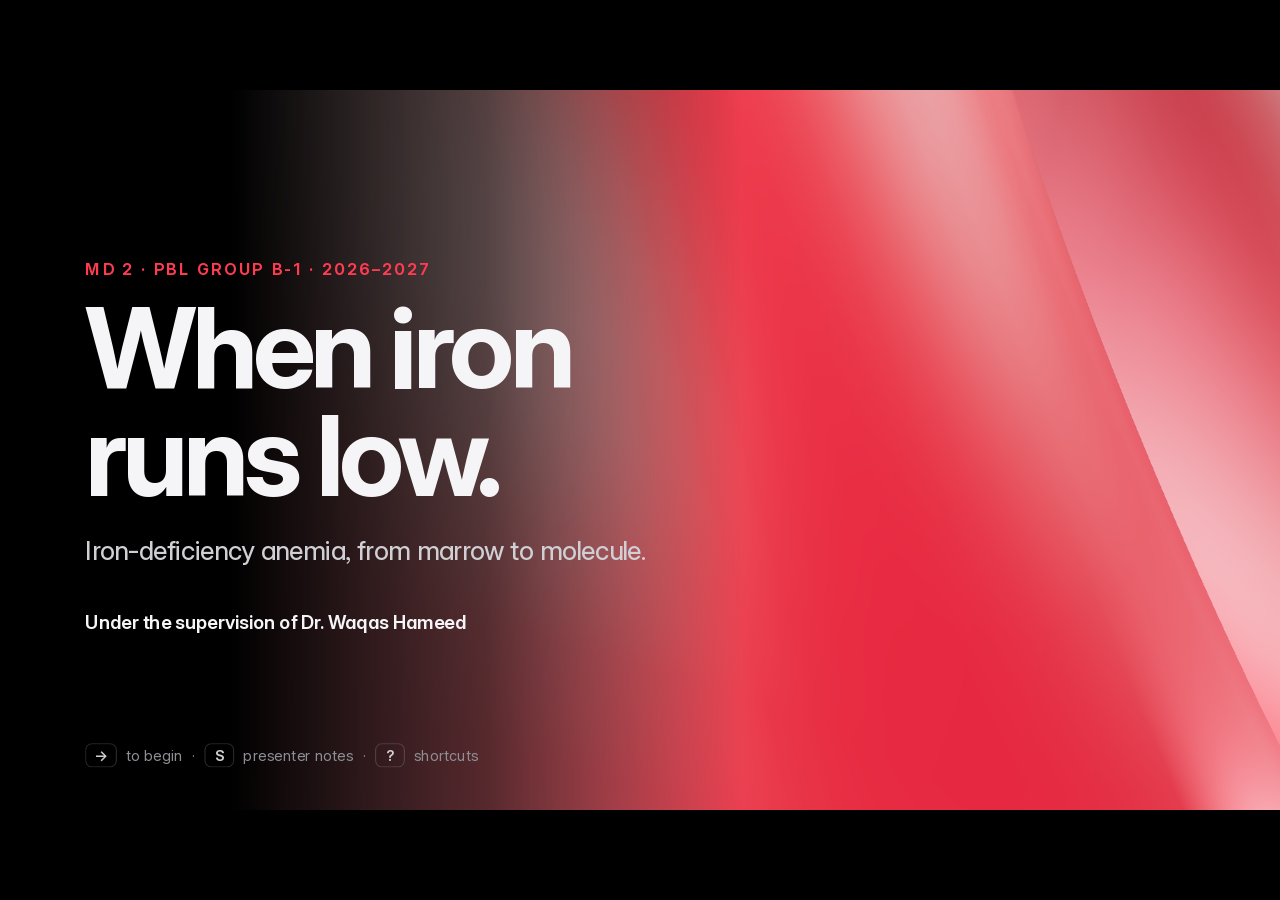
==== commit 0fe135e7: "Trim slide text to bullets; structure deck around the six points Slides now carry only a heading and" ====
--- a/index.html
+++ b/index.html
@@ -26,27 +26,26 @@
 <div id="viewport">
 <main id="stage">
 
-<!-- ===================================================================== 01 TITLE -->
+<!-- ===================================================================== TITLE -->
 <section class="slide s-title" id="title" data-module="hero" data-title="When iron runs low" data-section="Introduction" data-hud="off">
   <div class="full-vis" data-vis></div>
   <div class="hd">
     <p class="eyebrow rv">MD 2 · PBL Group B-1 · 2026–2027</p>
     <h1 class="t-display rv">When iron<br>runs low.</h1>
-    <p class="t-lead rv">From marrow to molecule: how chronic blood loss ends in small, pale red cells.</p>
+    <p class="t-lead rv">Iron-deficiency anemia, from marrow to molecule.</p>
     <div class="meta rv">
-      <span class="t-label">Research under the supervision of Dr.&nbsp;Waqas&nbsp;Hameed</span>
-      <span class="t-cap">Problem-Based Learning · Group B-1</span>
-    </div>
-  </div>
-  <div class="hint rv"><span class="kbd">→</span> to begin <span class="c-3">·</span> <span class="kbd">S</span> presenter view <span class="c-3">·</span> <span class="kbd">?</span> shortcuts</div>
-  <aside class="notes">
-    <p>Welcome. Our case is a patient with iron-deficiency anemia caused by heavy menstrual bleeding.</p>
-    <p>We will follow iron from the bone marrow, through the liver and spleen, to the molecules of heme synthesis, then show how her blood count proves it.</p>
-    <p>The red cell on screen is modelled to Guyton's dimensions: about 7.8 µm across, 2.5 µm thick at the rim and about 1 µm at the centre.</p>
-  </aside>
-</section>
-
-<!-- ===================================================================== 02 CASE -->
+      <span class="t-label">Under the supervision of Dr.&nbsp;Waqas&nbsp;Hameed</span>
+    </div>
+  </div>
+  <div class="hint rv"><span class="kbd">→</span> to begin <span class="c-3">·</span> <span class="kbd">S</span> presenter notes <span class="c-3">·</span> <span class="kbd">?</span> shortcuts</div>
+  <aside class="notes">
+    <p>Welcome. Our case: a patient with iron-deficiency anemia caused by heavy menstrual bleeding.</p>
+    <p>Our research is organized into six points (SLOs). After the case, the next slide is the hub: click any point to jump straight to it.</p>
+    <p>The red cell on screen is modelled on Guyton's dimensions: about 7.8 µm across, about 2.5 µm thick at the rim and 1 µm or less at the centre.</p>
+  </aside>
+</section>
+
+<!-- ===================================================================== CASE -->
 <section class="slide s-case" id="case" data-module="case" data-title="Meet the patient" data-section="Introduction">
   <div class="hd">
     <p class="eyebrow rv">The case</p>
@@ -54,11 +53,11 @@
   </div>
   <div class="cols">
     <div>
-      <p class="t-cap rv">PRESENTING WITH</p>
+      <p class="t-cap rv">SYMPTOMS</p>
       <div class="sym">
         <span class="rv">Fatigue</span>
         <span class="rv">Dizziness</span>
-        <span class="rv">Shortness of breath</span>
+        <span class="rv">Breathlessness</span>
         <span class="rv">Palpitations</span>
         <span class="rv">Pallor</span>
         <span class="rv">Tachycardia</span>
@@ -66,78 +65,86 @@
     </div>
     <div class="hist" data-step="1">
       <p class="t-cap">HISTORY</p>
-      <p class="t-lead">Heavy, prolonged menstrual bleeding for several months.</p>
-      <p class="t-lead">A diet with limited iron-rich foods.</p>
+      <ul class="pts">
+        <li>Heavy, prolonged menstrual bleeding</li>
+        <li>Low-iron diet</li>
+      </ul>
     </div>
   </div>
   <div class="labs" data-step="2">
     <span class="chip">Hb <b class="num">8.9 g/dL</b></span>
     <span class="chip">MCV <b class="num">68 fL</b></span>
     <span class="chip">Reticulocytes <b class="num">0.7%</b></span>
-    <span class="chip">Blood film: microcytic · hypochromic · anisocytosis</span>
+    <span class="chip">Microcytic · hypochromic</span>
   </div>
   <div class="question" data-step="3">
     <p class="t-display">How does losing blood<br>end in <span class="grad-text">small, pale red cells?</span></p>
   </div>
   <aside class="notes">
     <p>Symptoms: fatigue, dizziness, shortness of breath, palpitations, pallor and tachycardia.</p>
-    <p>History: heavy, prolonged menstrual bleeding for several months; diet limited in iron-rich foods.</p>
-    <p>Key results: Hb 8.9 g/dL, MCV 68 fL, reticulocytes 0.7%, film shows microcytic hypochromic cells with anisocytosis.</p>
-    <p>The question that drives our six SLOs: how does losing blood end in small, pale red cells?</p>
-  </aside>
-</section>
-
-<!-- ===================================================================== 03 ROADMAP -->
-<section class="slide s-roadmap" id="roadmap" data-module="roadmap" data-title="Six learning objectives" data-section="Introduction">
-  <div class="hd">
-    <p class="eyebrow rv">Our journey</p>
-    <h2 class="t-title rv">Six questions. One patient.</h2>
+    <p>History: heavy, prolonged menstrual bleeding for several months; her diet contains limited iron-rich foods.</p>
+    <p>Key results: Hb 8.9 g/dL, MCV 68 fL, reticulocytes 0.7%; blood film shows microcytic, hypochromic cells with anisocytosis.</p>
+    <p>The question that drives our six points: how does losing blood end in small, pale red cells?</p>
+  </aside>
+</section>
+
+<!-- ===================================================================== HUB -->
+<section class="slide s-roadmap" id="roadmap" data-module="roadmap" data-title="The six points (hub)" data-section="Introduction">
+  <div class="hd">
+    <p class="eyebrow rv">Our research</p>
+    <h2 class="t-title rv">Six points. One patient.</h2>
   </div>
   <div class="tiles">
-    <button class="tile rv" data-goto="d1"><span class="n grad-text">01</span><span class="code">B-1.1</span><div class="t">Red bone marrow</div><div class="q">Where are red cells made?</div></button>
-    <button class="tile rv" data-goto="d2"><span class="n grad-text">02</span><span class="code">B-1.2</span><div class="t">Liver &amp; spleen</div><div class="q">What do they look like under the microscope?</div></button>
-    <button class="tile rv" data-goto="d3"><span class="n grad-text">03</span><span class="code">B-1.3</span><div class="t">Recycling</div><div class="q">How are old red cells and their iron reused?</div></button>
-    <button class="tile rv" data-goto="d4"><span class="n grad-text">04</span><span class="code">B-1.4</span><div class="t">Life cycle</div><div class="q">How are red cells made and destroyed, and what goes wrong?</div></button>
-    <button class="tile rv" data-goto="d5"><span class="n grad-text">05</span><span class="code">B-1.5</span><div class="t">The numbers</div><div class="q">What do Hb, Hct, MCV, MCH, MCHC and RDW tell us?</div></button>
-    <button class="tile rv" data-goto="d6"><span class="n grad-text">06</span><span class="code">B-1.6</span><div class="t">The molecules</div><div class="q">What changes biochemically when iron runs out?</div></button>
-  </div>
-  <aside class="notes">
-    <p>Six student learning objectives (SLOs). Each tile is clickable if you want to jump during questions.</p>
-  </aside>
-</section>
-
-<!-- ===================================================================== 04 DIVIDER 1 -->
+    <button class="tile rv" data-goto="d1" data-slo="1"><span class="n grad-text">01</span><span class="code">B-1.1</span><div class="t">Red bone marrow</div><div class="q">Structure of the blood factory</div></button>
+    <button class="tile rv" data-goto="d2" data-slo="2"><span class="n grad-text">02</span><span class="code">B-1.2</span><div class="t">Liver &amp; spleen</div><div class="q">Their histology</div></button>
+    <button class="tile rv" data-goto="d3" data-slo="3"><span class="n grad-text">03</span><span class="code">B-1.3</span><div class="t">Recycling</div><div class="q">Iron and old red cells</div></button>
+    <button class="tile rv" data-goto="d4" data-slo="4"><span class="n grad-text">04</span><span class="code">B-1.4</span><div class="t">Life cycle</div><div class="q">Synthesis, breakdown, anemia, polycythemia</div></button>
+    <button class="tile rv" data-goto="d5" data-slo="5"><span class="n grad-text">05</span><span class="code">B-1.5</span><div class="t">The numbers</div><div class="q">Hb, Hct, MCV, MCH, MCHC, RDW</div></button>
+    <button class="tile rv" data-goto="d6" data-slo="6"><span class="n grad-text">06</span><span class="code">B-1.6</span><div class="t">The molecules</div><div class="q">Biochemistry of iron deficiency</div></button>
+  </div>
+  <div class="hub-foot rv">
+    <span class="t-cap">Click a point to open it</span>
+    <span class="links"><button data-goto="case">The case</button><button data-goto="concl">Conclusion</button><button data-goto="refs">Sources</button></span>
+  </div>
+  <aside class="notes">
+    <p>The hub. When the judges call a student, click that student's point. Each point opens with a title slide, runs through its visuals, and ends with a key-points slide that has a button back here.</p>
+    <p>Points already presented get a tick. Shortcuts: H returns to this hub from anywhere; Shift + 1 to 6 jumps straight to a point; the small 1–6 buttons at the bottom-left do the same.</p>
+  </aside>
+</section>
+
+<!-- ===================================================================== SLO 1 -->
 <section class="slide s-divider" id="d1" data-title="01 · Red bone marrow" data-section="SLO 1 · Red Bone Marrow" data-hud="off">
   <div class="orb" style="--c1:#ff3b52;--c2:#ff9f0a"></div>
   <p class="eyebrow rv">B-1.1 <span class="code">SLO 1</span></p>
   <div class="big-n grad-text rv">01</div>
   <h2 class="t-display rv">Red bone marrow</h2>
-  <p class="t-lead rv">Where are red cells made, and what does the factory look like?</p>
-  <aside class="notes"><p>SLO 1: Structure of red bone marrow.</p></aside>
-</section>
-
-<!-- ===================================================================== 05 HEMATOPOIESIS -->
+  <p class="t-lead rv">Where are red cells made?</p>
+  <aside class="notes"><p>SLO 1: Structure of red bone marrow. Three slides, then the key points.</p></aside>
+</section>
+
 <section class="slide" id="hemato" data-module="hematopoiesis" data-title="Hematopoiesis" data-section="SLO 1 · Red Bone Marrow">
   <div class="hd">
     <p class="eyebrow rv">B-1.1 <span class="code">Structure of red bone marrow</span></p>
     <h2 class="t-title rv">A tissue built to make blood.</h2>
   </div>
   <div class="split wide-r">
-    <div class="col center stack">
-      <p class="t-lead rv">Red bone marrow is a <span class="strong">highly vascular connective tissue</span> responsible for <span class="strong">hematopoiesis</span>, the continuous production of blood cells.</p>
-      <p class="t-body" data-step="1"><span class="strong">Multipotent hematopoietic stem cells</span> proliferate and differentiate into the blood-cell lineages.</p>
-      <p class="t-body" data-step="2">Their development is regulated by <span class="strong">stem cell factor (SCF)</span>, <span class="strong">cytokines</span> and <span class="strong">erythropoietin</span>.</p>
-    </div>
-    <div class="col"><div class="vis" data-vis></div></div>
-  </div>
-  <aside class="notes">
-    <p>Red marrow = highly vascular connective tissue; job = hematopoiesis, the continuous production of blood cells.</p>
-    <p>Multipotent hematopoietic stem cells proliferate and differentiate into all lineages: erythrocytes, leukocytes and platelets.</p>
-    <p>Regulators: stem cell factor, cytokines, erythropoietin.</p>
-  </aside>
-</section>
-
-<!-- ===================================================================== 06 MARROW 3D -->
+    <div class="col center">
+      <ul class="pts">
+        <li class="rv">Highly vascular connective tissue</li>
+        <li class="rv">Site of <b>hematopoiesis</b></li>
+        <li data-step="1">Stem cells → all blood lineages</li>
+        <li data-step="2">Regulated by SCF, cytokines, EPO</li>
+      </ul>
+    </div>
+    <div class="col"><div class="vis" data-vis></div></div>
+  </div>
+  <aside class="notes">
+    <p>Red bone marrow is a highly vascular connective tissue responsible for hematopoiesis, the continuous production of blood cells.</p>
+    <p>Multipotent hematopoietic stem cells proliferate and differentiate into the blood-cell lineages, producing erythrocytes, leukocytes and platelets.</p>
+    <p>Their development is regulated by growth and differentiation factors: stem cell factor (SCF), cytokines and erythropoietin.</p>
+  </aside>
+</section>
+
 <section class="slide s-3d" id="marrow" data-module="marrow" data-title="Inside the marrow (3D)" data-section="SLO 1 · Red Bone Marrow">
   <div class="full-vis right" data-vis></div>
   <div class="hd">
@@ -146,44 +153,25 @@
   </div>
   <div class="split">
     <div class="col center">
-      <div class="captions rv" style="min-height:470px">
-        <div class="cap" data-cap="0">
-          <div class="k">Architecture</div>
-          <p class="t-h2">Cords between sinusoids</p>
-          <p class="t-body">Marrow cords of developing cells are separated by wide <span class="strong">vascular sinusoids</span>.</p>
-        </div>
-        <div class="cap" data-cap="1">
-          <div class="k">Support</div>
-          <p class="t-h2">A reticular scaffold</p>
-          <p class="t-body"><span class="strong">Reticular cells</span> and <span class="strong">reticulin fibers (type III collagen)</span> support the cords, which hold developing blood cells, macrophages, adipocytes, plasma cells and megakaryocytes.</p>
-        </div>
-        <div class="cap" data-cap="2">
-          <div class="k">Erythroblastic island</div>
-          <p class="t-h2">A macrophage nursery</p>
-          <p class="t-body">Erythroid precursors cluster around a <span class="strong">central macrophage</span>, which supports them and helps regulate their maturation and release.</p>
-        </div>
-        <div class="cap" data-cap="3">
-          <div class="k">Megakaryocyte</div>
-          <p class="t-h2">Platelets, straight into blood</p>
-          <p class="t-body">Megakaryocytes lie <span class="strong">beside the sinusoids</span>, so they release platelets directly into the circulation.</p>
-        </div>
-        <div class="cap" data-cap="4">
-          <div class="k">Release</div>
-          <p class="t-h2">Crossing the wall</p>
-          <p class="t-body">Mature blood cells cross the <span class="strong">sinusoidal wall</span> to enter the bloodstream.</p>
-        </div>
+      <div class="captions rv" style="min-height:300px">
+        <div class="cap" data-cap="0"><p class="t-h2">Cords + sinusoids</p><p class="one">Developing cells between vascular channels</p></div>
+        <div class="cap" data-cap="1"><p class="t-h2">Reticular scaffold</p><p class="one">Reticular cells · type III collagen</p></div>
+        <div class="cap" data-cap="2"><p class="t-h2">Erythroblastic island</p><p class="one">Red-cell precursors around a macrophage</p></div>
+        <div class="cap" data-cap="3"><p class="t-h2">Megakaryocytes</p><p class="one">Beside sinusoids → platelets into blood</p></div>
+        <div class="cap" data-cap="4"><p class="t-h2">Release</p><p class="one">Mature cells cross the sinusoid wall</p></div>
       </div>
     </div>
     <div class="col"></div>
   </div>
-  <p class="cite">Drag the model to rotate · Schematic, not to scale</p>
-  <aside class="notes">
-    <p>Step through: cords and sinusoids, then reticular cells and reticulin (type III collagen), then the erythroblastic island around a macrophage, then megakaryocytes beside sinusoids shedding platelets, then mature cells crossing the sinusoid wall.</p>
-    <p>You can drag the 3D model to rotate it.</p>
-  </aside>
-</section>
-
-<!-- ===================================================================== 07 SKELETON -->
+  <p class="cite">Drag to rotate · Schematic</p>
+  <aside class="notes">
+    <p>Structurally, red marrow consists of marrow cords separated by vascular sinusoids.</p>
+    <p>The cords are supported by reticular cells and reticulin fibers (type III collagen) and contain developing blood cells, macrophages, adipocytes, plasma cells and megakaryocytes.</p>
+    <p>Erythroid precursors form erythroblastic islands around macrophages, which support them and help regulate the maturation and release of developing red cells.</p>
+    <p>Megakaryocytes lie close to the sinusoids, so they release platelets directly into the circulation. Mature blood cells cross the sinusoidal wall to enter the bloodstream.</p>
+  </aside>
+</section>
+
 <section class="slide" id="skeleton" data-module="skeleton" data-title="Red vs yellow marrow" data-section="SLO 1 · Red Bone Marrow">
   <div class="hd">
     <p class="eyebrow rv">B-1.1 <span class="code">Structure of red bone marrow</span></p>
@@ -192,38 +180,52 @@
   <div class="split">
     <div class="col center stack">
       <div class="rv" data-seg></div>
-      <div class="captions rv" style="min-height:420px">
-        <div class="cap" data-cap="0">
-          <p class="t-h2">Childhood</p>
-          <p class="t-body">Until about <span class="strong">5 years</span> of age, the marrow of essentially all bones produces red cells.</p>
-        </div>
+      <div class="captions rv" style="min-height:330px">
+        <div class="cap" data-cap="0"><p class="t-h2">Childhood</p><p class="one">Red marrow in almost all bones</p></div>
         <div class="cap" data-cap="1">
           <p class="t-h2">Adulthood</p>
-          <p class="t-body">Active red marrow lies mainly in the <span class="strong">axial skeleton</span>: vertebrae, sternum, ribs and ilia. Most of the remaining marrow becomes <span class="strong" style="color:var(--fat)">yellow marrow</span>, which is mostly adipose tissue.</p>
-          <p class="t-cap" style="margin-top:18px">After about age 20, long-bone marrow becomes fatty, except in the proximal humeri and tibiae.</p>
+          <ul class="pts sm" style="margin-top:22px">
+            <li>Red marrow: axial skeleton</li>
+            <li>Long bones → <span style="color:var(--fat)">yellow (fat) marrow</span></li>
+          </ul>
         </div>
       </div>
     </div>
     <div class="col"><div class="vis" data-vis></div></div>
   </div>
-  <p class="cite">Source: <b>Guyton &amp; Hall</b>, Textbook of Medical Physiology, Ch. 33 · Schematic skeleton</p>
-  <aside class="notes">
-    <p>In adults, active red marrow is mainly in the axial skeleton; much of the rest becomes yellow (adipose) marrow.</p>
-    <p>Guyton: all bones produce red cells until about age 5; after about 20, long-bone marrow (except proximal humeri and tibiae) is fatty; adult red cells come mainly from vertebrae, sternum, ribs and ilia.</p>
-  </aside>
-</section>
-
-<!-- ===================================================================== 08 DIVIDER 2 -->
+  <p class="cite">Source: <b>Guyton &amp; Hall</b>, Ch. 33 · Schematic</p>
+  <aside class="notes">
+    <p>In adults, active red marrow is located mainly in the axial skeleton, whereas much of the remaining marrow becomes yellow marrow, which is predominantly adipose tissue.</p>
+    <p>Guyton: the marrow of essentially all bones produces red cells until about age 5. After about age 20, long-bone marrow becomes fatty, except in the proximal humeri and tibiae. Adult red cells come mainly from the vertebrae, sternum, ribs and ilia.</p>
+  </aside>
+</section>
+
+<section class="slide s-sum" id="sum1" data-module="summary" data-slo="1" data-title="SLO 1 · Key points" data-section="SLO 1 · Red Bone Marrow">
+  <div class="ghost-n grad-text">01</div>
+  <div class="hd">
+    <p class="eyebrow rv">B-1.1 <span class="code">Key points</span></p>
+    <h2 class="t-title rv">Red bone marrow.</h2>
+  </div>
+  <ol class="sum-pts">
+    <li class="rv">Vascular tissue that makes all blood cells</li>
+    <li class="rv">Cords and sinusoids on a reticular scaffold</li>
+    <li class="rv">Erythroblastic islands; megakaryocytes by sinusoids</li>
+  </ol>
+  <div class="case-link rv"><span class="tag">Our patient</span><span>The marrow works, but lacks iron to fill new cells with hemoglobin.</span></div>
+  <button class="back rv" data-goto="roadmap">← All six points</button>
+  <aside class="notes"><p>Close SLO 1: marrow is a vascular hematopoietic tissue; cords and sinusoids on a reticular scaffold; erythroblastic islands and megakaryocytes beside sinusoids. In our patient the factory is working but has no iron to fill new cells with hemoglobin. Click "All six points" to return to the hub.</p></aside>
+</section>
+
+<!-- ===================================================================== SLO 2 -->
 <section class="slide s-divider" id="d2" data-title="02 · Liver & spleen" data-section="SLO 2 · Liver & Spleen" data-hud="off">
   <div class="orb" style="--c1:#e8a58f;--c2:#8e8cff"></div>
   <p class="eyebrow rv">B-1.2 <span class="code">SLO 2</span></p>
   <div class="big-n grad-text rv">02</div>
   <h2 class="t-display rv">Liver &amp; spleen</h2>
-  <p class="t-lead rv">The histology of the two organs that clean up after red cells.</p>
-  <aside class="notes"><p>SLO 2: Histological structure of the liver and spleen.</p></aside>
-</section>
-
-<!-- ===================================================================== 09 LOBULE 3D -->
+  <p class="t-lead rv">How are they built?</p>
+  <aside class="notes"><p>SLO 2: Histological structure of the liver and spleen. Two slides, then the key points.</p></aside>
+</section>
+
 <section class="slide s-3d" id="lobule" data-module="lobule" data-title="The hepatic lobule (3D)" data-section="SLO 2 · Liver & Spleen">
   <div class="full-vis right" data-vis></div>
   <div class="hd">
@@ -232,50 +234,27 @@
   </div>
   <div class="split">
     <div class="col center">
-      <div class="captions rv" style="min-height:440px">
-        <div class="cap" data-cap="0">
-          <div class="k">Structural unit</div>
-          <p class="t-h2">Roughly hexagonal</p>
-          <p class="t-body">The liver is organized into <span class="strong">hepatic lobules</span>, roughly hexagonal structural units.</p>
-        </div>
-        <div class="cap" data-cap="1">
-          <div class="k">Hepatocytes</div>
-          <p class="t-h2">Plates of liver cells</p>
-          <p class="t-body">The main liver cells, arranged in <span class="strong">plates or cords</span>.</p>
-        </div>
-        <div class="cap" data-cap="2">
-          <div class="k">Portal triad</div>
-          <p class="t-h2">Three vessels at each corner</p>
-          <p class="t-body">A branch of the <span class="strong" style="color:var(--portal)">portal vein</span>, the <span class="strong" style="color:var(--artery)">hepatic artery</span> and the <span class="strong" style="color:var(--bile)">bile duct</span>.</p>
-        </div>
-        <div class="cap" data-cap="3">
-          <div class="k">Sinusoids → central vein</div>
-          <p class="t-h2">Blood flows inward</p>
-          <p class="t-body">Specialized blood channels between the plates drain into the <span class="strong" style="color:var(--vein)">central vein</span> at the center of the lobule.</p>
-        </div>
-        <div class="cap" data-cap="4">
-          <div class="k">Kupffer cells</div>
-          <p class="t-h2">Macrophages on guard</p>
-          <p class="t-body">They line the sinusoids and remove <span class="strong">foreign particles and cellular debris</span>.</p>
-        </div>
-        <div class="cap" data-cap="5">
-          <div class="k">Bile canaliculi</div>
-          <p class="t-h2">Bile flows outward</p>
-          <p class="t-body">Small channels between hepatocytes collect <span class="strong" style="color:var(--bile)">bile</span> and direct it toward the <span class="strong">bile ducts</span>, the opposite direction to blood.</p>
-        </div>
+      <div class="captions rv" style="min-height:300px">
+        <div class="cap" data-cap="0"><p class="t-h2">Hexagonal lobule</p><p class="one">The liver's structural unit</p></div>
+        <div class="cap" data-cap="1"><p class="t-h2">Hepatocyte plates</p><p class="one">Main liver cells, in cords</p></div>
+        <div class="cap" data-cap="2"><p class="t-h2">Portal triad</p><p class="one"><span style="color:var(--portal)">Portal vein</span> · <span style="color:var(--artery)">hepatic artery</span> · <span style="color:var(--bile)">bile duct</span></p></div>
+        <div class="cap" data-cap="3"><p class="t-h2">Sinusoids</p><p class="one">Blood flows in → <span style="color:var(--vein)">central vein</span></p></div>
+        <div class="cap" data-cap="4"><p class="t-h2">Kupffer cells</p><p class="one">Macrophages lining the sinusoids</p></div>
+        <div class="cap" data-cap="5"><p class="t-h2">Bile canaliculi</p><p class="one"><span style="color:var(--bile)">Bile</span> flows out → bile ducts</p></div>
       </div>
       <div class="rv" data-seg style="margin-top:20px"></div>
     </div>
     <div class="col"></div>
   </div>
-  <p class="cite">Sources: <b>NCBI Bookshelf</b>, Anatomy, Abdomen and Pelvis: Liver · <b>Cullen</b>, normal liver histology · <b>Krishna</b>, Clin Liver Dis 2013 · Drag to rotate</p>
-  <aside class="notes">
-    <p>Hexagonal lobule. Hepatocytes in plates. Portal triad at the corners: portal vein branch, hepatic artery, bile duct. Sinusoids carry blood to the central vein. Kupffer cells line the sinusoids. Bile canaliculi carry bile toward the bile ducts.</p>
-    <p>Use the Blood / Bile switch to show the two opposite flows.</p>
-  </aside>
-</section>
-
-<!-- ===================================================================== 10 SPLEEN -->
+  <p class="cite">Sources: <b>NCBI Bookshelf</b> (Liver) · <b>Cullen</b> · <b>Krishna</b> 2013 · Drag to rotate</p>
+  <aside class="notes">
+    <p>The liver is organized into hepatic lobules, roughly hexagonal structural units.</p>
+    <p>Hepatocytes, the main liver cells, are arranged in plates or cords. The central vein sits in the centre and receives blood from the sinusoids. Hepatic sinusoids are specialized blood channels between the hepatocyte plates.</p>
+    <p>The portal triad sits at the corners of the lobule: a branch of the portal vein, the hepatic artery and the bile duct.</p>
+    <p>Kupffer cells are macrophages along the sinusoids that remove foreign particles and cellular debris. Bile canaliculi are small channels between hepatocytes that collect bile and direct it toward the bile ducts, opposite to blood flow. Use the Blood / Bile switch.</p>
+  </aside>
+</section>
+
 <section class="slide" id="spleen" data-module="spleen" data-title="Histology of the spleen" data-section="SLO 2 · Liver & Spleen">
   <div class="hd">
     <p class="eyebrow rv">B-1.2 <span class="code">Histology of the spleen</span></p>
@@ -283,50 +262,50 @@
   </div>
   <div class="split">
     <div class="col center">
-      <div class="captions rv" style="min-height:440px">
-        <div class="cap" data-cap="0">
-          <div class="k">Overview</div>
-          <p class="t-h2">A capsule and two kinds of pulp</p>
-          <p class="t-body">The spleen is surrounded by a <span class="strong">connective-tissue capsule</span> and contains two main histological regions.</p>
-        </div>
-        <div class="cap" data-cap="1">
-          <div class="k">Trabeculae</div>
-          <p class="t-h2">Internal scaffolding</p>
-          <p class="t-body">Extensions of connective tissue from the capsule that provide <span class="strong">structural support</span>.</p>
-        </div>
-        <div class="cap" data-cap="2">
-          <div class="k">White pulp</div>
-          <p class="t-h2">The immune tissue</p>
-          <p class="t-body">Lymphoid tissue rich in <span class="strong">lymphocytes</span>. It surrounds branches of the <span class="strong" style="color:var(--artery)">splenic artery</span> and is mainly involved in <span class="strong">immune responses</span>.</p>
-        </div>
-        <div class="cap" data-cap="3">
-          <div class="k">Red pulp</div>
-          <p class="t-h2">The blood filter</p>
-          <p class="t-body">Mainly <span class="strong">splenic cords</span> and <span class="strong">sinusoids</span>. It filters blood and helps remove <span class="strong">old or damaged red cells</span>.</p>
-        </div>
-      </div>
-    </div>
-    <div class="col"><div class="vis" data-vis></div></div>
-  </div>
-  <p class="cite">Source: <b>OpenStax</b> Biology, Adaptive Immune Response · Schematic section</p>
-  <aside class="notes">
-    <p>Capsule of connective tissue; trabeculae extend inward for support.</p>
-    <p>White pulp: lymphocyte-rich lymphoid tissue around branches of the splenic artery, mainly immune.</p>
-    <p>Red pulp: splenic cords and sinusoids; filters blood and removes old or damaged red cells. This is where SLO 3 picks up.</p>
-  </aside>
-</section>
-
-<!-- ===================================================================== 11 DIVIDER 3 -->
+      <div class="captions rv" style="min-height:300px">
+        <div class="cap" data-cap="0"><p class="t-h2">Capsule + two pulps</p><p class="one">White pulp · red pulp</p></div>
+        <div class="cap" data-cap="1"><p class="t-h2">Trabeculae</p><p class="one">Connective-tissue support</p></div>
+        <div class="cap" data-cap="2"><p class="t-h2">White pulp</p><p class="one">Lymphocytes · immune responses</p></div>
+        <div class="cap" data-cap="3"><p class="t-h2">Red pulp</p><p class="one">Cords + sinusoids · filters old RBCs</p></div>
+      </div>
+    </div>
+    <div class="col"><div class="vis" data-vis></div></div>
+  </div>
+  <p class="cite">Source: <b>OpenStax</b> Biology 2e, Adaptive Immune Response · Schematic</p>
+  <aside class="notes">
+    <p>The spleen is surrounded by a connective-tissue capsule and contains two main histological regions.</p>
+    <p>Trabeculae: extensions of connective tissue from the capsule that provide structural support.</p>
+    <p>White pulp: lymphoid tissue rich in lymphocytes. It surrounds branches of the splenic artery and is mainly involved in immune responses.</p>
+    <p>Red pulp: mainly splenic cords and sinusoids. It filters blood and helps remove old or damaged red cells.</p>
+  </aside>
+</section>
+
+<section class="slide s-sum" id="sum2" data-module="summary" data-slo="2" data-title="SLO 2 · Key points" data-section="SLO 2 · Liver & Spleen">
+  <div class="ghost-n grad-text">02</div>
+  <div class="hd">
+    <p class="eyebrow rv">B-1.2 <span class="code">Key points</span></p>
+    <h2 class="t-title rv">Liver &amp; spleen.</h2>
+  </div>
+  <ol class="sum-pts">
+    <li class="rv">Liver: hexagonal lobules of hepatocyte plates</li>
+    <li class="rv">Portal triads in, central vein out; Kupffer cells</li>
+    <li class="rv">Spleen: white pulp immune, red pulp filters</li>
+  </ol>
+  <div class="case-link rv"><span class="tag">Our patient</span><span>Red pulp and Kupffer cells clear her old red cells.</span></div>
+  <button class="back rv" data-goto="roadmap">← All six points</button>
+  <aside class="notes"><p>Close SLO 2: hexagonal lobules with hepatocyte plates; portal triads at the corners, sinusoids draining to the central vein, Kupffer cells lining them; spleen with white pulp for immunity and red pulp filtering old cells. These are the tissues that clear and recycle her red cells. Return to the hub.</p></aside>
+</section>
+
+<!-- ===================================================================== SLO 3 -->
 <section class="slide s-divider" id="d3" data-title="03 · Recycling iron & red cells" data-section="SLO 3 · Recycling" data-hud="off">
   <div class="orb" style="--c1:#ff9f0a;--c2:#40c8e0"></div>
   <p class="eyebrow rv">B-1.3 <span class="code">SLO 3</span></p>
   <div class="big-n grad-text rv">03</div>
-  <h2 class="t-display rv">The recycling plant</h2>
-  <p class="t-lead rv">How the liver and spleen recycle old red cells and their iron.</p>
-  <aside class="notes"><p>SLO 3: Roles of the liver and spleen in recycling iron and red blood cells.</p></aside>
-</section>
-
-<!-- ===================================================================== 12 SLIT -->
+  <h2 class="t-display rv">Recycling</h2>
+  <p class="t-lead rv">How are old red cells and their iron reused?</p>
+  <aside class="notes"><p>SLO 3: Roles of the liver and spleen in recycling iron and red blood cells. Four slides, then the key points.</p></aside>
+</section>
+
 <section class="slide" id="slit" data-module="slit" data-title="The spleen's stress test" data-section="SLO 3 · Recycling">
   <div class="hd">
     <p class="eyebrow rv">B-1.3 <span class="code">Spleen and removal of old RBCs</span></p>
@@ -334,32 +313,22 @@
   </div>
   <div class="split wide-r">
     <div class="col center">
-      <p class="t-lead rv" style="margin-bottom:40px">In the red pulp, red cells about <span class="strong">8&nbsp;µm</span> across must squeeze through spaces only about <span class="strong">3&nbsp;µm</span> wide.</p>
       <div class="captions rv" style="min-height:300px">
-        <div class="cap" data-cap="0">
-          <p class="t-h2 c-good">Young cell: bends and passes</p>
-          <p class="t-body">A flexible membrane lets it fold through the slit.</p>
-        </div>
-        <div class="cap" data-cap="1">
-          <p class="t-h2 c-bad">Old cell: fragile, it ruptures</p>
-          <p class="t-body">Ageing membranes lose pliability. Old, damaged and abnormal cells are filtered out.</p>
-        </div>
-        <div class="cap" data-cap="2">
-          <p class="t-h2" style="color:var(--macro)">Phagocytosis</p>
-          <p class="t-body">Red-pulp <span class="strong">macrophages</span> engulf and destroy the old cells, then recycle what is inside.</p>
-        </div>
-      </div>
-    </div>
-    <div class="col"><div class="vis" data-vis></div></div>
-  </div>
-  <p class="cite">Source: <b>Guyton &amp; Hall</b>, Ch. 33 (3 µm spaces vs ~8 µm cells) · Animation not to scale in time</p>
-  <aside class="notes">
-    <p>The spleen, in the left upper abdomen, filters blood and removes old, damaged and abnormal red cells, mainly in the red pulp.</p>
-    <p>Guyton: spaces between red-pulp trabeculae are only about 3 µm wide, versus an ~8 µm red cell. Young cells deform and pass; fragile old cells rupture and are phagocytosed by macrophages.</p>
-  </aside>
-</section>
-
-<!-- ===================================================================== 13 MACROPHAGE -->
+        <div class="cap" data-cap="0"><p class="t-h2 c-good">Young cell bends through</p><p class="one">≈ 8 µm cell · ≈ 3 µm gap</p></div>
+        <div class="cap" data-cap="1"><p class="t-h2 c-bad">Old cell ruptures</p><p class="one">Fragile, rigid membrane</p></div>
+        <div class="cap" data-cap="2"><p class="t-h2" style="color:var(--macro)">Macrophages engulf it</p><p class="one">Phagocytosis in the red pulp</p></div>
+      </div>
+    </div>
+    <div class="col"><div class="vis" data-vis></div></div>
+  </div>
+  <p class="cite">Source: <b>Guyton &amp; Hall</b>, Ch. 33 (3 µm spaces vs ~8 µm cells)</p>
+  <aside class="notes">
+    <p>The spleen, in the left upper abdomen, filters the blood and removes old, damaged and abnormal red cells. This happens mainly in the red pulp.</p>
+    <p>Guyton: the spaces between the red-pulp trabeculae are only about 3 µm wide, compared with an ~8 µm red cell. Young cells deform and pass; old cells, whose membranes are fragile, rupture.</p>
+    <p>Macrophages engulf and destroy the old cells by phagocytosis.</p>
+  </aside>
+</section>
+
 <section class="slide" id="macrophage" data-module="macrophage" data-title="Inside a red-pulp macrophage" data-section="SLO 3 · Recycling">
   <div class="hd">
     <p class="eyebrow rv">B-1.3 <span class="code">Iron recycling</span></p>
@@ -367,56 +336,39 @@
   </div>
   <div class="split wide-r">
     <div class="col center">
-      <div class="captions rv" style="min-height:520px">
-        <div class="cap" data-cap="0">
-          <div class="k">1 · Erythrophagocytosis</div>
-          <p class="t-h2">Engulfing old cells</p>
-          <p class="t-body">Red-pulp macrophages of the spleen, a <span class="strong">major site of iron recycling</span>, recognize and engulf senescent red cells.</p>
-        </div>
-        <div class="cap" data-cap="1">
-          <div class="k">2 · Breakdown</div>
-          <p class="t-h2">Freeing the iron</p>
-          <p class="t-body">Hemoglobin splits into <span class="strong">globin</span> (to amino acids) and <span class="strong">heme</span>. Heme oxygenase-1 (<span class="strong">HO-1</span>) degrades heme, releasing <span class="strong c-iron">free iron</span>.</p>
-        </div>
-        <div class="cap" data-cap="2">
-          <div class="k">3 · Export</div>
-          <p class="t-h2">Through ferroportin</p>
-          <p class="t-body"><span class="strong c-fpn">Ferroportin</span>, the only known cellular iron exporter, moves iron into plasma, where it binds <span class="strong c-iron">transferrin</span> for delivery to the bone marrow.</p>
-        </div>
-        <div class="cap" data-cap="3" data-cap-to="5">
-          <div class="k">4 · The master switch</div>
-          <p class="t-h2"><span class="c-hep">Hepcidin</span> from the liver</p>
-          <p class="t-body" data-hep-text>Hepcidin binds ferroportin, causing its internalization and degradation.</p>
-        </div>
+      <div class="captions rv" style="min-height:300px">
+        <div class="cap" data-cap="0"><p class="t-h2">Erythrophagocytosis</p><p class="one">Old red cells engulfed</p></div>
+        <div class="cap" data-cap="1"><p class="t-h2">Heme → HO-1 → <span class="c-iron">Fe²⁺</span></p><p class="one">Globin → amino acids</p></div>
+        <div class="cap" data-cap="2"><p class="t-h2"><span class="c-fpn">Ferroportin</span> → <span class="c-iron">transferrin</span></p><p class="one">The only cellular iron exporter</p></div>
+        <div class="cap" data-cap="3" data-cap-to="5"><p class="t-h2"><span class="c-hep">Hepcidin</span>: the switch</p><p class="one" data-hep-text>Binds ferroportin → degraded</p></div>
       </div>
       <div class="rv" data-seg style="margin-top:12px"></div>
     </div>
     <div class="col"><div class="vis" data-vis></div></div>
   </div>
-  <p class="cite">Sources: <b>Nemeth &amp; Ganz</b>, Int J Mol Sci 2021 (hepcidin–ferroportin) · <b>Slusarczyk &amp; Mleczko-Sanecka</b>, Genes 2021 (iron recycling) · Schematic</p>
-  <aside class="notes">
-    <p>A major site of iron recycling: red-pulp macrophages of the spleen (Kupffer cells of the liver also contribute). Erythrophagocytosis, then HO-1 degrades heme, releasing iron.</p>
-    <p>Ferroportin is the only known cellular iron exporter. In plasma, iron binds transferrin for delivery to the marrow.</p>
-    <p>Hepcidin (from the liver) binds ferroportin → internalization and degradation → iron trapped. Iron deficiency: hepcidin suppressed, more iron released. Inflammation: IL-6 raises hepcidin → hypoferremia of anemia of inflammation.</p>
-  </aside>
-</section>
-
-<!-- ===================================================================== 14 LIVER ROLE -->
+  <p class="cite">Sources: <b>Nemeth &amp; Ganz</b> 2021 · <b>Slusarczyk &amp; Mleczko-Sanecka</b> 2021 · Schematic</p>
+  <aside class="notes">
+    <p>Red-pulp macrophages of the spleen are a major site of iron recycling (Kupffer cells of the liver also contribute). They recognize and engulf senescent red cells: erythrophagocytosis.</p>
+    <p>Inside the macrophage, hemoglobin is split into globin (broken down to amino acids) and heme. Heme oxygenase-1 (HO-1) degrades heme, releasing free iron.</p>
+    <p>Ferroportin, the only known cellular iron exporter, moves iron into the plasma, where it binds transferrin for delivery to the bone marrow and other tissues.</p>
+    <p>Hepcidin, a hormone from the liver, binds ferroportin and causes its internalization and degradation, trapping iron in the cell. Iron deficiency: hepcidin is suppressed, so ferroportin stays active and more recycled iron is released. Inflammation: IL-6 stimulates hepcidin, so ferroportin is degraded, iron is trapped in macrophages, and plasma iron falls (hypoferremia of anemia of inflammation).</p>
+  </aside>
+</section>
+
 <section class="slide" id="liverrole" data-module="liverrole" data-title="The liver's role" data-section="SLO 3 · Recycling">
   <div class="hd">
     <p class="eyebrow rv">B-1.3 <span class="code">Role of the liver</span></p>
     <h2 class="t-title rv">Two products, two destinations.</h2>
-    <p class="t-lead rv">After about 120 days, old red cells are removed by <span class="strong">Kupffer cells</span> in the liver and by <span class="strong">macrophages</span> in the spleen and bone marrow.</p>
   </div>
   <div class="body-area"><div class="vis" data-vis></div></div>
   <p class="cite">Sources: <b>Guyton &amp; Hall</b>, Ch. 33 · <b>StatPearls</b>, Physiology, Bilirubin</p>
   <aside class="notes">
-    <p>Hemoglobin is broken down. Iron returns to blood, binds transferrin, and goes either to the marrow for new red cells or is stored in the liver as ferritin.</p>
-    <p>The porphyrin part becomes bilirubin. Unconjugated bilirubin travels on albumin, is taken up by the liver, conjugated by UDP-glucuronosyltransferase (more water-soluble) and secreted into bile.</p>
-  </aside>
-</section>
-
-<!-- ===================================================================== 15 LEAK -->
+    <p>Red cells live about 120 days. Old cells are removed by Kupffer cells in the liver and by macrophages in the spleen and bone marrow.</p>
+    <p>Iron lane: hemoglobin is broken down and the iron returns to the blood. It binds transferrin and goes either to the bone marrow to make new red cells or is stored in the liver as ferritin.</p>
+    <p>Pigment lane: the porphyrin part becomes bilirubin. Unconjugated bilirubin travels on albumin, is taken up by the liver, conjugated by UDP-glucuronosyltransferase (making it water-soluble) and secreted into bile.</p>
+  </aside>
+</section>
+
 <section class="slide" id="leak" data-module="leak" data-title="Recycling can't outrun a leak" data-section="SLO 3 · Recycling">
   <div class="hd">
     <p class="eyebrow rv">B-1.3 <span class="code">In our patient</span></p>
@@ -426,48 +378,64 @@
     <div class="col"><div class="vis" data-vis></div></div>
     <div class="col center stack">
       <div data-step="1">
-        <p class="t-cap" style="margin-bottom:18px">AVERAGE LONG-TERM IRON LOSS</p>
+        <p class="t-cap" style="margin-bottom:18px">AVERAGE IRON LOSS</p>
         <div data-chart></div>
       </div>
-      <p class="t-body" data-step="2">The spleen recycles iron from old cells, but recycling <span class="strong">cannot compensate for continuous blood loss</span>. Hemoglobin production falls, and anemia follows.</p>
+      <ul class="pts sm" data-step="2"><li>Loss outpaces recycling → Hb falls</li></ul>
     </div>
   </div>
   <p class="cite">Iron-loss values: <b>Guyton &amp; Hall</b>, Ch. 33</p>
   <aside class="notes">
     <p>Closed loop: marrow → circulating red cells → macrophages → transferrin → marrow. Every red cell lost in bleeding takes its iron out of the loop.</p>
-    <p>Guyton: men lose about 0.6 mg iron/day; in women, menstrual loss brings the long-term average to about 1.3 mg/day. Our patient's bleeding is heavy and prolonged.</p>
-  </aside>
-</section>
-
-<!-- ===================================================================== 16 DIVIDER 4 -->
+    <p>Guyton: men lose about 0.6 mg of iron a day, mainly in feces; in women, menstrual loss brings the long-term average to about 1.3 mg a day.</p>
+    <p>Our patient: the spleen recycles iron from old red cells, but that cannot compensate for continuous iron loss. Hemoglobin production falls, leading to anemia.</p>
+  </aside>
+</section>
+
+<section class="slide s-sum" id="sum3" data-module="summary" data-slo="3" data-title="SLO 3 · Key points" data-section="SLO 3 · Recycling">
+  <div class="ghost-n grad-text">03</div>
+  <div class="hd">
+    <p class="eyebrow rv">B-1.3 <span class="code">Key points</span></p>
+    <h2 class="t-title rv">Recycling.</h2>
+  </div>
+  <ol class="sum-pts">
+    <li class="rv">The spleen's red pulp filters old, fragile cells</li>
+    <li class="rv">Macrophages free iron: heme → HO-1 → ferroportin</li>
+    <li class="rv">Liver stores ferritin and clears bilirubin; hepcidin regulates</li>
+  </ol>
+  <div class="case-link rv"><span class="tag">Our patient</span><span>Recycling works, but cannot replace iron lost in bleeding.</span></div>
+  <button class="back rv" data-goto="roadmap">← All six points</button>
+  <aside class="notes"><p>Close SLO 3: the red pulp filters old cells; macrophages free iron (HO-1) and export it through ferroportin to transferrin; the liver stores iron as ferritin and conjugates bilirubin, and hepcidin controls release. In our patient recycling cannot keep up with the bleeding. Return to the hub.</p></aside>
+</section>
+
+<!-- ===================================================================== SLO 4 -->
 <section class="slide s-divider" id="d4" data-title="04 · Life cycle of a red cell" data-section="SLO 4 · Life Cycle" data-hud="off">
   <div class="orb" style="--c1:#ff3b52;--c2:#bf5af2"></div>
   <p class="eyebrow rv">B-1.4 <span class="code">SLO 4</span></p>
   <div class="big-n grad-text rv">04</div>
-  <h2 class="t-display rv">Made, used, destroyed</h2>
-  <p class="t-lead rv">Synthesis and breakdown of red cells, and what happens when the balance fails: anemia and polycythemia.</p>
-  <aside class="notes"><p>SLO 4: Synthesis of red cells, their breakdown, and their relationship to anemia and polycythemia.</p></aside>
-</section>
-
-<!-- ===================================================================== 17 ERYTHROPOIESIS -->
+  <h2 class="t-display rv">Life cycle</h2>
+  <p class="t-lead rv">Synthesis, breakdown, anemia and polycythemia.</p>
+  <aside class="notes"><p>SLO 4: Synthesis of red blood cells, their breakdown, and their relationship to anemia and polycythemia. Six slides, then the key points.</p></aside>
+</section>
+
 <section class="slide" id="erythro" data-module="erythro" data-title="Erythropoiesis" data-section="SLO 4 · Life Cycle">
   <div class="hd">
     <p class="eyebrow rv">B-1.4 <span class="code">Synthesis of red blood cells</span></p>
     <h2 class="t-title rv">Building a red cell.</h2>
-    <p class="t-lead rv">Erythropoiesis normally occurs in the bone marrow. <span class="strong c-iron">Iron</span> is essential for heme and hemoglobin synthesis along the way.</p>
+    <p class="t-lead rv">In the bone marrow · <span class="c-iron strong">iron is essential</span></p>
   </div>
   <div class="body-area"><div class="vis" data-vis></div></div>
   <div style="position:absolute; left:128px; bottom:110px; z-index:4" class="row">
     <div data-seg></div>
-    <p class="t-body" data-step="2" style="margin-left:24px; max-width:1050px">Without enough iron, the cells come out <span class="strong">smaller</span> with <span class="strong">less hemoglobin</span>: MCV 68 fL, low MCH and MCHC.</p>
-  </div>
-  <aside class="notes">
-    <p>Hematopoietic stem cell → proerythroblast → erythroblasts → reticulocyte → mature erythrocyte. Hemoglobin accumulates as the cell matures; the nucleus is lost.</p>
-    <p>Patient: chronic menstrual loss plus low dietary iron → stores depleted → not enough iron for hemoglobin synthesis → smaller, paler cells (MCV 68 fL, low MCH and MCHC; film microcytic, hypochromic, anisocytosis).</p>
-  </aside>
-</section>
-
-<!-- ===================================================================== 18 EPO -->
+    <p class="t-lead" data-step="2" style="margin-left:24px; color:var(--text)">Low iron → smaller, paler cells · <span class="strong c-blood">MCV 68 fL</span></p>
+  </div>
+  <aside class="notes">
+    <p>Erythropoiesis normally occurs in the bone marrow. Hematopoietic stem cells give rise to the erythroid lineage: proerythroblasts, erythroblasts, reticulocytes and finally mature erythrocytes. Iron is essential for heme and hemoglobin synthesis during this process.</p>
+    <p>In our patient, chronic heavy menstrual bleeding has caused progressive iron loss, and her diet may also provide too little iron. As her stores become depleted, there is not enough iron for normal hemoglobin synthesis.</p>
+    <p>So the cells are smaller with less hemoglobin: MCV 68 fL, low MCH and MCHC, and a film showing microcytic, hypochromic cells with anisocytosis.</p>
+  </aside>
+</section>
+
 <section class="slide" id="epo" data-module="epo" data-title="The erythropoietin loop" data-section="SLO 4 · Life Cycle">
   <div class="hd">
     <p class="eyebrow rv">B-1.4 <span class="code">Synthesis of red blood cells</span></p>
@@ -476,22 +444,25 @@
   <div class="split" style="grid-template-columns: 1fr 600px">
     <div class="col"><div class="vis" data-vis></div></div>
     <div class="col center stack">
-      <p class="t-body rv">Low hemoglobin reduces oxygen-carrying capacity. Tissue hypoxia makes the <span class="strong">kidney</span> increase <span class="strong">erythropoietin</span>, which stimulates the marrow.</p>
-      <p class="t-body" data-step="2">But with <span class="strong c-iron">iron deficient</span>, the marrow cannot make adequately hemoglobinized cells.</p>
+      <ul class="pts sm">
+        <li class="rv">↓ Hb → tissue hypoxia</li>
+        <li class="rv">Kidney ↑ erythropoietin</li>
+        <li data-step="2">No iron → poorly filled cells</li>
+      </ul>
       <div class="card" data-step="3">
-        <p class="t-cap">RETICULOCYTE COUNT</p>
+        <p class="t-cap">RETICULOCYTES</p>
         <p class="t-display num" style="font-size:110px; margin:6px 0 4px">0.7<span style="font-size:60px">%</span></p>
-        <p class="t-body" style="font-size:30px">Not the rise expected for this degree of anemia.</p>
-      </div>
-    </div>
-  </div>
-  <aside class="notes">
-    <p>Low Hb → less O2 carried → tissue hypoxia → kidney raises erythropoietin → marrow stimulated.</p>
-    <p>But iron is deficient, so the marrow cannot make adequately hemoglobinized cells. Reticulocyte count 0.7% does not show an appropriate increase for the degree of anemia.</p>
-  </aside>
-</section>
-
-<!-- ===================================================================== 19 LIFESPAN -->
+        <p class="one" style="margin:0">Inadequate rise</p>
+      </div>
+    </div>
+  </div>
+  <aside class="notes">
+    <p>Her low hemoglobin reduces the oxygen-carrying capacity of the blood. The resulting tissue hypoxia stimulates the kidney to increase erythropoietin production, which stimulates the bone marrow to produce more red cells.</p>
+    <p>But because iron is deficient, the marrow cannot produce adequately hemoglobinized cells.</p>
+    <p>Her reticulocyte count of 0.7% therefore does not show an appropriate increase for the degree of anemia: iron-deficiency anemia from chronic blood loss, with impaired hemoglobin synthesis.</p>
+  </aside>
+</section>
+
 <section class="slide" id="lifespan" data-module="lifespan" data-title="120 days, then recycled" data-section="SLO 4 · Life Cycle">
   <div class="hd">
     <p class="eyebrow rv">B-1.4 <span class="code">Breakdown of red blood cells</span></p>
@@ -499,64 +470,59 @@
   </div>
   <div class="body-area"><div class="vis" data-vis></div></div>
   <aside class="notes">
-    <p>Average lifespan ~120 days. With age, metabolic systems become less active, the membrane loses pliability and becomes fragile.</p>
-    <p>Old cells rupture in tight spots, especially the red pulp of the spleen. Released hemoglobin is phagocytosed, especially by Kupffer cells and by macrophages of spleen and marrow.</p>
-    <p>Iron → transferrin → marrow (new cells) or liver/tissues as ferritin. Porphyrin → bilirubin → secreted by the liver into bile.</p>
-    <p>Drag the slider to age the cell.</p>
-  </aside>
-</section>
-
-<!-- ===================================================================== 20 ANEMIA 3D -->
+    <p>The average lifespan of a red cell is about 120 days. As cells age, their metabolic systems become progressively less active, and the membrane loses its pliability and becomes increasingly fragile.</p>
+    <p>Old cells may rupture while passing through tight areas of the circulation, especially the red pulp of the spleen. The released hemoglobin is phagocytosed by macrophages, especially Kupffer cells of the liver and macrophages of the spleen and bone marrow.</p>
+    <p>Iron is carried by transferrin to the marrow for new cells, or to the liver and other tissues for storage as ferritin. The porphyrin becomes bilirubin, which the liver secretes into bile. Drag the slider to age the cell.</p>
+  </aside>
+</section>
+
 <section class="slide s-anemia" id="anemia" data-module="anemia" data-title="Types of anemia (3D)" data-section="SLO 4 · Life Cycle">
   <div class="hd">
     <p class="eyebrow rv">B-1.4 <span class="code">Relationship to anemia</span></p>
-    <h2 class="t-title rv">Anemia.</h2>
-    <p class="t-lead rv">A deficiency of <span class="strong">hemoglobin</span> in the blood, from too few red cells or too little hemoglobin in each.</p>
-  </div>
-  <div class="split" style="grid-template-columns: 620px 1fr; margin-top:28px">
+    <h2 class="t-title rv">Anemia: too little hemoglobin.</h2>
+  </div>
+  <div class="split" style="grid-template-columns: 620px 1fr; margin-top:34px">
     <div class="col"><div class="typelist rv" data-list></div></div>
     <div class="col">
-      <div class="vis" data-vis style="position:absolute; inset:-40px 0 120px 0"></div>
+      <div class="vis" data-vis style="position:absolute; inset:-40px 0 110px 0"></div>
       <div class="desc rv" data-desc style="position:absolute; left:0; right:0; bottom:0"></div>
     </div>
   </div>
-  <p class="cite">Source: <b>Guyton &amp; Hall</b>, Ch. 33 · 3D cells are schematic</p>
-  <aside class="notes">
-    <p>Blood loss: acute (plasma is replaced, diluting the red cells) and chronic (iron cannot be absorbed fast enough → microcytic hypochromic cells, our patient).</p>
-    <p>Aplastic: marrow failure from radiation, chemotherapy, toxic substances or autoimmune disease; about half idiopathic.</p>
-    <p>Megaloblastic: lack of B12, folic acid or intrinsic factor (gastric mucosal atrophy, gastrectomy, malabsorption) → large, fragile cells.</p>
-    <p>Hemolytic, e.g. hereditary spherocytosis: spherical cells rupture in the spleen. Sickle cell: HbS crystallizes at low O2 → sickle shape, membrane damage, vessel blockage.</p>
-    <p>Erythroblastosis fetalis: antibodies from an Rh-negative mother attack Rh-positive fetal cells. Severe hypochromic anemia: transferrin deficiency.</p>
-  </aside>
-</section>
-
-<!-- ===================================================================== 21 POLYCYTHEMIA -->
+  <p class="cite">Source: <b>Guyton &amp; Hall</b>, Ch. 33 · Ring = normal 7.8 µm cell · Schematic</p>
+  <aside class="notes">
+    <p>Definition: a deficiency of hemoglobin in the blood, caused by a reduced red cell count or a low hemoglobin content within the cells.</p>
+    <p>Acute hemorrhage: plasma is replaced (within 1–3 days), which reduces the cell concentration. Chronic hemorrhage: iron cannot be absorbed fast enough, giving small, hemoglobin-poor (microcytic, hypochromic) cells. This is our patient.</p>
+    <p>Aplastic: bone-marrow failure from radiation, chemotherapy, toxic substances or autoimmune disease; about half are idiopathic. Megaloblastic: lack of vitamin B12, folic acid or intrinsic factor (gastric mucosal atrophy, gastrectomy, intestinal malabsorption) gives large, fragile cells.</p>
+    <p>Hemolytic, e.g. hereditary spherocytosis: spherical cells rupture in the spleen. Sickle cell: HbS crystallizes when oxygen is low, sickling the cell, damaging the membrane and blocking vessels. Erythroblastosis fetalis: antibodies from an Rh-negative mother attack Rh-positive fetal cells. Severe hypochromic anemia: transferrin deficiency.</p>
+  </aside>
+</section>
+
 <section class="slide" id="polycythemia" data-module="polycythemia" data-title="Polycythemia" data-section="SLO 4 · Life Cycle">
   <div class="hd">
     <p class="eyebrow rv">B-1.4 <span class="code">Relationship to polycythemia</span></p>
     <h2 class="t-title rv">Polycythemia: too many red cells.</h2>
   </div>
-  <div class="split" style="grid-template-columns: 640px 1fr">
+  <div class="split" style="grid-template-columns: 600px 1fr">
     <div class="col center stack">
       <div class="card" data-step="1">
-        <p class="t-label" style="color:var(--iron)">Secondary polycythemia</p>
-        <p class="t-body" style="margin-top:10px">A physiological response to <span class="strong">hypoxia</span>, such as high altitude or heart failure. Count rises to <span class="strong num">6–7 million/mm³</span>.</p>
+        <p class="t-label" style="color:var(--iron)">Secondary</p>
+        <ul class="pts sm" style="margin-top:14px"><li>Response to hypoxia</li><li class="num">6–7 million/mm³</li></ul>
       </div>
       <div class="card" data-step="2">
-        <p class="t-label" style="color:var(--blood)">Polycythemia vera (erythremia)</p>
-        <p class="t-body" style="margin-top:10px">A <span class="strong">genetic defect in stem cells</span> causes excessive, continuous production. Count <span class="strong num">7–8 million/mm³</span>, hematocrit <span class="strong num">60–70%</span>.</p>
-      </div>
-    </div>
-    <div class="col"><div class="vis" data-vis></div></div>
-  </div>
-  <p class="cite">Source: <b>Guyton &amp; Hall</b>, Ch. 33 · 1 mm³ = 1 µL, so 4.1 × 10⁶/µL = 4.1 million/mm³</p>
-  <aside class="notes">
-    <p>Chart: red cell count in million per mm³. Our patient 4.1; Guyton's normal values are 4.7 ± 0.3 for women and 5.2 ± 0.3 for men.</p>
-    <p>Secondary polycythemia (hypoxia: altitude, heart failure) 6–7 million/mm³. Polycythemia vera, a stem-cell genetic defect: 7–8 million/mm³, hematocrit 60–70%.</p>
-  </aside>
-</section>
-
-<!-- ===================================================================== 22 VISCOSITY -->
+        <p class="t-label" style="color:var(--blood)">Polycythemia vera</p>
+        <ul class="pts sm" style="margin-top:14px"><li>Stem-cell genetic defect</li><li class="num">7–8 million/mm³</li><li class="num">Hct 60–70%</li></ul>
+      </div>
+    </div>
+    <div class="col"><div class="vis" data-vis></div></div>
+  </div>
+  <p class="cite">Source: <b>Guyton &amp; Hall</b>, Ch. 33 · 1 mm³ = 1 µL</p>
+  <aside class="notes">
+    <p>Chart: red cell count in million per mm³ (1 mm³ = 1 µL, so her 4.1 × 10⁶/µL = 4.1 million/mm³). Guyton's normal values: 4.7 ± 0.3 for women, 5.2 ± 0.3 for men.</p>
+    <p>Secondary polycythemia: a physiological response to hypoxia, e.g. high altitude or heart failure; count rises to 6–7 million/mm³.</p>
+    <p>Polycythemia vera (erythremia): a genetic defect in stem cells causes excessive, continuous production; count 7–8 million/mm³, hematocrit 60–70%.</p>
+  </aside>
+</section>
+
 <section class="slide" id="viscosity" data-module="viscosity" data-title="Thin blood, thick blood" data-section="SLO 4 · Life Cycle">
   <div class="hd">
     <p class="eyebrow rv">B-1.4 <span class="code">Effects on the circulatory system</span></p>
@@ -566,45 +532,60 @@
   <div class="body-area" style="margin-top:28px"><div class="vis" data-vis></div></div>
   <p class="cite">Source: <b>Guyton &amp; Hall</b>, Ch. 33 · Viscosity relative to water</p>
   <aside class="notes">
-    <p>Severe anemia: viscosity falls to ~1.5× water (normal ~3×). Lower resistance plus hypoxic vasodilation raise cardiac output up to 3–4× normal. On exertion: severe hypoxia and heart failure.</p>
-    <p>Polycythemia vera: total blood volume can double and viscosity rises to ~10× water. Flow is sluggish, but cardiac output stays near normal because the high viscosity is balanced by the bigger blood volume. Hypertension in about one-third. Ruddy complexion with a bluish (cyanotic) tint.</p>
-  </aside>
-</section>
-
-<!-- ===================================================================== 23 DIVIDER 5 -->
+    <p>Anemia: blood viscosity drops to about 1.5 times water (instead of about 3). Lower resistance plus hypoxic vasodilation raise cardiac output to 3–4 times normal. Cardiac strain: severe hypoxia and heart failure during exertion.</p>
+    <p>Polycythemia vera: total blood volume can double and viscosity rises to about 10 times water. Flow is sluggish because of the high resistance, but cardiac output stays stable because the high viscosity is balanced by the doubled blood volume. Hypertension in about one-third of patients. Skin: ruddy complexion with a bluish (cyanotic) tint from congestion, slow flow and more deoxygenated hemoglobin.</p>
+  </aside>
+</section>
+
+<section class="slide s-sum" id="sum4" data-module="summary" data-slo="4" data-title="SLO 4 · Key points" data-section="SLO 4 · Life Cycle">
+  <div class="ghost-n grad-text">04</div>
+  <div class="hd">
+    <p class="eyebrow rv">B-1.4 <span class="code">Key points</span></p>
+    <h2 class="t-title rv">Life cycle.</h2>
+  </div>
+  <ol class="sum-pts">
+    <li class="rv">Erythropoiesis needs iron for hemoglobin</li>
+    <li class="rv">Red cells live ~120 days, then are recycled</li>
+    <li class="rv">Anemia: Hb too low · Polycythemia: cells too many</li>
+  </ol>
+  <div class="case-link rv"><span class="tag">Our patient</span><span>EPO is high, yet reticulocytes stay at 0.7%: the marrow is iron-limited.</span></div>
+  <button class="back rv" data-goto="roadmap">← All six points</button>
+  <aside class="notes"><p>Close SLO 4: erythropoiesis depends on iron for hemoglobin; red cells live about 120 days and are then recycled; anemia means too little hemoglobin, polycythemia too many red cells, each with circulatory effects. In our patient the kidney raises EPO but the marrow is iron-limited, so reticulocytes are only 0.7%. Return to the hub.</p></aside>
+</section>
+
+<!-- ===================================================================== SLO 5 -->
 <section class="slide s-divider" id="d5" data-title="05 · Reading the numbers" data-section="SLO 5 · The Numbers" data-hud="off">
   <div class="orb" style="--c1:#64d2ff;--c2:#ff3b52"></div>
   <p class="eyebrow rv">B-1.5 <span class="code">SLO 5</span></p>
   <div class="big-n grad-text rv">05</div>
-  <h2 class="t-display rv">Reading the numbers</h2>
-  <p class="t-lead rv">How hemoglobin, hematocrit, RBC count, MCV, MCH, MCHC and RDW fit together.</p>
-  <aside class="notes"><p>SLO 5: Relate hemoglobin, hematocrit, MCV, MCH, MCHC, RDW and RBC count.</p></aside>
-</section>
-
-<!-- ===================================================================== 24 HCT -->
+  <h2 class="t-display rv">The numbers</h2>
+  <p class="t-lead rv">What does the blood count tell us?</p>
+  <aside class="notes"><p>SLO 5: Relate hemoglobin, hematocrit, MCV, MCH, MCHC, RDW and RBC count. Six slides, then the key points.</p></aside>
+</section>
+
 <section class="slide" id="hct" data-module="hct" data-title="Hb, Hct and RBC count" data-section="SLO 5 · The Numbers">
   <div class="hd">
     <p class="eyebrow rv">B-1.5 <span class="code">Hemoglobin &amp; hematocrit</span></p>
     <h2 class="t-title rv">Three numbers, three questions.</h2>
   </div>
-  <div class="split" style="grid-template-columns: 700px 1fr">
-    <div class="col center">
-      <div class="stack">
-        <div class="rv"><p class="t-label c-blood">RBC count</p><p class="t-body">How many red cells are in a volume of blood?</p></div>
-        <div class="rv"><p class="t-label" style="color:var(--iron)">Hematocrit (Hct)</p><p class="t-body">What percentage of blood volume do they occupy?</p></div>
-        <div class="rv"><p class="t-label c-o2">Hemoglobin (Hb)</p><p class="t-body">How much oxygen-carrying protein is present?</p></div>
-        <p class="t-body strong" data-step="2" style="color:var(--text)">Related, but not interchangeable.</p>
-      </div>
-    </div>
-    <div class="col"><div class="vis" data-vis></div></div>
-  </div>
-  <aside class="notes">
-    <p>RBC count = number of red cells in a volume of blood. Hematocrit = percentage of blood volume occupied by red cells (Hct 45% → about 45% of blood is red cells). Hemoglobin = the oxygen-carrying protein, so it reflects oxygen-carrying capacity.</p>
-    <p>Not interchangeable: two people can have the same RBC count, but larger cells give a higher hematocrit, and the count can be the same while hemoglobin is lower.</p>
-  </aside>
-</section>
-
-<!-- ===================================================================== 25 INDICES -->
+  <div class="split" style="grid-template-columns: 640px 1fr">
+    <div class="col center">
+      <div class="qa">
+        <div class="rv"><span class="t-label c-blood">RBC count</span><span class="one">How many cells?</span></div>
+        <div class="rv"><span class="t-label c-iron">Hematocrit</span><span class="one">% of blood volume</span></div>
+        <div class="rv"><span class="t-label c-o2">Hemoglobin</span><span class="one">O₂-carrying protein</span></div>
+      </div>
+      <p class="t-h2" data-step="2" style="margin-top:40px; font-size:44px">Related, not interchangeable.</p>
+    </div>
+    <div class="col"><div class="vis" data-vis></div></div>
+  </div>
+  <aside class="notes">
+    <p>Red cells carry oxygen through hemoglobin, the major protein inside them, so measuring hemoglobin is important when assessing anemia.</p>
+    <p>Hematocrit is the percentage of blood volume occupied by red cells: a hematocrit of 45% means about 45% of blood volume is red cells. The RBC count is the number of red cells in a given volume of blood.</p>
+    <p>They are related but not interchangeable: two people can have the same RBC count, but larger cells occupy more volume and give a higher hematocrit. The count can also be the same while hemoglobin is lower.</p>
+  </aside>
+</section>
+
 <section class="slide" id="indices" data-module="indices" data-title="MCV, MCH and MCHC" data-section="SLO 5 · The Numbers">
   <div class="hd">
     <p class="eyebrow rv">B-1.5 <span class="code">MCV, MCH &amp; MCHC</span></p>
@@ -613,36 +594,39 @@
   <div class="body-area"><div class="vis" data-vis></div></div>
   <div style="position:absolute; right:128px; top:118px; z-index:4" data-seg></div>
   <aside class="notes">
-    <p>MCV, mean corpuscular volume, is the average size: low = microcytic, normal = normocytic, high = macrocytic. It classifies anemia by cell size.</p>
-    <p>MCH, mean corpuscular hemoglobin, is the average amount of hemoglobin in one cell. MCHC is the average concentration of hemoglobin inside cells: low = hypochromic.</p>
-    <p>Patient: MCV 68 fL, MCH 21 pg, MCHC 29 g/dL, all low. Guyton gives the normal cell volume as about 90–95 µm³ (fL).</p>
-  </aside>
-</section>
-
-<!-- ===================================================================== 26 RDW -->
+    <p>MCV (mean corpuscular volume): the average size of red cells. Low = microcytic, normal = normocytic, high = macrocytic. Especially useful for classifying anemia by cell size.</p>
+    <p>MCH (mean corpuscular hemoglobin): the average amount of hemoglobin in one cell. MCHC: the average concentration of hemoglobin inside the cells; low = hypochromic.</p>
+    <p>Together: MCV is size, MCH is the amount of hemoglobin per cell, MCHC is its concentration. Patient: MCV 68 fL, MCH 21 pg, MCHC 29 g/dL, all low. Guyton gives the normal cell volume as about 90–95 µm³ (fL).</p>
+  </aside>
+</section>
+
 <section class="slide" id="rdw" data-module="rdw" data-title="RDW" data-section="SLO 5 · The Numbers">
   <div class="hd">
     <p class="eyebrow rv">B-1.5 <span class="code">Red cell distribution width</span></p>
     <h2 class="t-title rv">RDW: how different are the sizes?</h2>
   </div>
-  <div class="split" style="grid-template-columns: 1fr 560px">
-    <div class="col"><div class="vis" data-vis></div></div>
-    <div class="col center stack">
-      <div class="rv"><p class="t-label">MCV</p><p class="t-body">How big the cells are <span class="strong">on average</span>.</p></div>
-      <div class="rv"><p class="t-label" style="color:var(--iron)">RDW</p><p class="t-body">How much their sizes <span class="strong">vary</span>.</p></div>
-      <div class="card" data-step="1">
-        <p class="t-body"><span class="strong">High RDW</span> means the cells differ in size: <span class="strong">anisocytosis</span>. Our patient: <span class="strong num" style="color:var(--iron)">RDW 18% ↑</span></p>
+  <div class="split" style="grid-template-columns: 1fr 540px">
+    <div class="col"><div class="vis" data-vis></div></div>
+    <div class="col center">
+      <div class="qa">
+        <div class="rv"><span class="t-label">MCV</span><span class="one">Average size</span></div>
+        <div class="rv"><span class="t-label c-iron">RDW</span><span class="one">Size variation</span></div>
+      </div>
+      <div class="card" data-step="1" style="margin-top:36px">
+        <p class="t-label">Our patient</p>
+        <p class="t-h2 num" style="margin-top:8px; color:var(--iron)">RDW 18% ↑</p>
+        <p class="one" style="margin:6px 0 0">Anisocytosis</p>
       </div>
     </div>
   </div>
   <p class="cite">Blood films are schematic</p>
   <aside class="notes">
-    <p>RDW measures variation in red cell size. High RDW = anisocytosis; normal RDW = cells similar in size.</p>
-    <p>MCV = average size; RDW = variation in size. Patient RDW 18% (high) with low MCV: cells are small and vary a lot in size.</p>
-  </aside>
-</section>
-
-<!-- ===================================================================== 27 CBC -->
+    <p>RDW measures the variation in the size of red cells. High RDW: the cells have different sizes (anisocytosis). Normal RDW: cells are similar in size.</p>
+    <p>RDW differs from MCV: MCV tells how big the cells are on average, RDW how different their sizes are.</p>
+    <p>Our patient has a low MCV and a high RDW: her cells are smaller than normal and vary significantly in size.</p>
+  </aside>
+</section>
+
 <section class="slide s-cbc" id="cbc" data-module="cbc" data-title="Our patient's blood count" data-section="SLO 5 · The Numbers">
   <div class="hd">
     <p class="eyebrow rv">B-1.5 <span class="code">Applying it to the case</span></p>
@@ -664,139 +648,137 @@
     <div class="it" data-step="4"><div class="a">↑ RDW</div><div class="b">Anisocytosis</div></div>
   </div>
   <div class="verdict" data-step="5">
-    <p class="t-h2">Microcytic, hypochromic anemia with increased RDW (anisocytosis).</p>
-  </div>
-  <aside class="notes">
-    <p>Read the tiles left to right, then step through the interpretation: low Hb and Hct = anemia; low MCV = microcytic; low MCH and MCHC = hypochromic; high RDW = anisocytosis.</p>
-    <p>Conclusion: microcytic, hypochromic anemia with increased RDW.</p>
-  </aside>
-</section>
-
-<!-- ===================================================================== 28 PATTERNS -->
+    <p class="t-h2">Microcytic, hypochromic anemia with ↑ RDW</p>
+  </div>
+  <aside class="notes">
+    <p>Read the tiles, then step through: low Hb and Hct = anemia; low MCV = microcytic; low MCH and MCHC = hypochromic; high RDW = anisocytosis.</p>
+    <p>Therefore: microcytic, hypochromic anemia with increased RDW (anisocytosis).</p>
+  </aside>
+</section>
+
 <section class="slide s-patterns" id="patterns" data-module="patterns" data-title="RDW with MCV" data-section="SLO 5 · The Numbers">
   <div class="hd">
-    <p class="eyebrow rv">B-1.5 <span class="code">RDW and different types of anemia</span></p>
-    <h2 class="t-title rv">Read RDW together with MCV.</h2>
+    <p class="eyebrow rv">B-1.5 <span class="code">RDW and types of anemia</span></p>
+    <h2 class="t-title rv">Read RDW with MCV.</h2>
   </div>
   <table>
     <thead><tr><th>Pattern</th><th>Possible condition</th></tr></thead>
     <tbody>
-      <tr class="rv" data-row="0"><td>↓ MCV + ↑ RDW</td><td>Commonly iron-deficiency anemia <span class="tag" data-step="1">Our patient</span></td></tr>
-      <tr class="rv" data-row="1"><td>↓ MCV + normal RDW</td><td>Can be seen in thalassemia trait</td></tr>
-      <tr class="rv" data-row="2"><td>↑ MCV + ↑ RDW</td><td>Can occur in vitamin B12 / folate deficiency</td></tr>
+      <tr class="rv" data-row="0"><td>↓ MCV + ↑ RDW</td><td>Iron-deficiency anemia <span class="tag" data-step="1">Our patient</span></td></tr>
+      <tr class="rv" data-row="1"><td>↓ MCV + normal RDW</td><td>Thalassemia trait</td></tr>
+      <tr class="rv" data-row="2"><td>↑ MCV + ↑ RDW</td><td>B12 / folate deficiency</td></tr>
     </tbody>
   </table>
-  <p class="t-body foot" data-step="2">RDW alone <span class="strong">cannot</span> diagnose the cause of anemia. Interpret it with the full CBC and clinical history. <span class="strong">Iron studies</span> confirm iron deficiency.</p>
+  <ul class="pts sm foot" data-step="2"><li>RDW alone can't diagnose · iron studies confirm</li></ul>
   <p class="cite">Source: <b>Warner &amp; Kamran</b>, StatPearls, Iron Deficiency Anemia</p>
   <aside class="notes">
-    <p>Low MCV + high RDW: commonly iron deficiency (our patient). Low MCV + normal RDW: can be seen in thalassemia trait. High MCV + high RDW: can occur in B12/folate deficiency.</p>
-    <p>Caveat: RDW alone cannot diagnose; interpret with the full CBC and history; iron studies confirm.</p>
-  </aside>
-</section>
-
-<!-- ===================================================================== 29 MEMORY -->
+    <p>Low MCV + high RDW: commonly iron-deficiency anemia (our patient). Low MCV + normal RDW: can be seen in thalassemia trait. High MCV + high RDW: can occur in vitamin B12/folate deficiency.</p>
+    <p>However, RDW alone cannot diagnose the cause of anemia. Interpret it with the other CBC findings and the clinical history. Iron studies are needed to confirm iron deficiency.</p>
+  </aside>
+</section>
+
 <section class="slide s-memory" id="memory" data-title="The four questions" data-section="SLO 5 · The Numbers">
   <div class="hd">
     <p class="eyebrow rv">B-1.5 <span class="code">A simple way to remember</span></p>
-    <h2 class="t-title rv">Four questions to ask any CBC.</h2>
+    <h2 class="t-title rv">Four questions for any CBC.</h2>
   </div>
   <div class="rows">
     <div class="r rv"><span class="a c-blood">Hb / Hct</span><span class="arr">→</span><span class="b">Is there anemia?</span></div>
-    <div class="r rv"><span class="a">MCV</span><span class="arr">→</span><span class="b">What size are the red cells?</span></div>
-    <div class="r rv"><span class="a c-o2">MCH / MCHC</span><span class="arr">→</span><span class="b">How much hemoglobin do they have?</span></div>
-    <div class="r rv"><span class="a c-iron">RDW</span><span class="arr">→</span><span class="b">How different are their sizes?</span></div>
-  </div>
-  <aside class="notes"><p>The RBC indices are interpreted together, not individually. Hb/Hct: is there anemia? MCV: what size? MCH/MCHC: how much hemoglobin? RDW: how different are the sizes? RBC count: how many cells.</p></aside>
-</section>
-
-<!-- ===================================================================== 30 DIVIDER 6 -->
+    <div class="r rv"><span class="a">MCV</span><span class="arr">→</span><span class="b">What size are the cells?</span></div>
+    <div class="r rv"><span class="a c-o2">MCH / MCHC</span><span class="arr">→</span><span class="b">How much hemoglobin?</span></div>
+    <div class="r rv"><span class="a c-iron">RDW</span><span class="arr">→</span><span class="b">How different are the sizes?</span></div>
+  </div>
+  <aside class="notes"><p>The indices are interpreted together, not individually. Hb/Hct: is there anemia? MCV: what size? MCH/MCHC: how much hemoglobin? RDW: how different are the sizes? RBC count: how many cells.</p></aside>
+</section>
+
+<section class="slide s-sum" id="sum5" data-module="summary" data-slo="5" data-title="SLO 5 · Key points" data-section="SLO 5 · The Numbers">
+  <div class="ghost-n grad-text">05</div>
+  <div class="hd">
+    <p class="eyebrow rv">B-1.5 <span class="code">Key points</span></p>
+    <h2 class="t-title rv">The numbers.</h2>
+  </div>
+  <ol class="sum-pts">
+    <li class="rv">Hb and Hct: is there anemia?</li>
+    <li class="rv">MCV size · MCH/MCHC hemoglobin · RDW variation</li>
+    <li class="rv">Read them together, never alone</li>
+  </ol>
+  <div class="case-link rv"><span class="tag">Our patient</span><span>↓Hb ↓Hct ↓MCV ↓MCH ↓MCHC ↑RDW: microcytic, hypochromic anemia.</span></div>
+  <button class="back rv" data-goto="roadmap">← All six points</button>
+  <aside class="notes"><p>Close SLO 5: Hb and Hct tell whether there is anemia; MCV gives size, MCH and MCHC the hemoglobin content, RDW the variation in size; always read them together. Our patient: microcytic, hypochromic anemia with anisocytosis, typical of iron deficiency. Return to the hub.</p></aside>
+</section>
+
+<!-- ===================================================================== SLO 6 -->
 <section class="slide s-divider" id="d6" data-title="06 · The molecules" data-section="SLO 6 · The Molecules" data-hud="off">
   <div class="orb" style="--c1:#ff9f0a;--c2:#ff3b52"></div>
   <p class="eyebrow rv">B-1.6 <span class="code">SLO 6</span></p>
   <div class="big-n grad-text rv">06</div>
   <h2 class="t-display rv">The molecules</h2>
-  <p class="t-lead rv">Biochemical changes in microcytic anemia due to iron deficiency: iron binding and transport, enzymes, amino acids and vitamins.</p>
-  <aside class="notes"><p>SLO 6: Biochemical changes in microcytic anemia due to iron deficiency (iron and ferritin binding, transport, amino acids, enzymes, vitamins).</p></aside>
-</section>
-
-<!-- ===================================================================== 31 ABSORPTION -->
+  <p class="t-lead rv">What changes when iron runs out?</p>
+  <aside class="notes"><p>SLO 6: Biochemical changes in microcytic anemia due to iron deficiency (iron and ferritin binding, transport, amino acids, enzymes, vitamins). Six slides, then the key points.</p></aside>
+</section>
+
 <section class="slide" id="absorption" data-module="absorption" data-title="Iron absorption and transport" data-section="SLO 6 · The Molecules">
   <div class="hd">
     <p class="eyebrow rv">B-1.6 <span class="code">Iron metabolism</span></p>
     <h2 class="t-title rv">Iron in, iron out.</h2>
   </div>
-  <div class="split" style="grid-template-columns: 1fr 600px">
-    <div class="col"><div class="vis" data-vis></div></div>
-    <div class="col center">
-      <div class="captions" style="min-height:480px">
-        <div class="cap" data-cap="0">
-          <div class="k">Absorption · duodenum</div>
-          <p class="t-h2">Reduce, then enter</p>
-          <p class="t-body">Non-heme iron is reduced to <span class="strong c-iron">Fe²⁺</span> and enters intestinal cells mainly through the transporter <span class="strong">DMT1</span>.</p>
-        </div>
-        <div class="cap" data-cap="1">
-          <div class="k">Inside the enterocyte</div>
-          <p class="t-h2">Store or export</p>
-          <p class="t-body">Iron is either stored as <span class="strong">ferritin</span> or exported into the blood through <span class="strong c-fpn">ferroportin</span>.</p>
-        </div>
-        <div class="cap" data-cap="2">
-          <div class="k">Transport</div>
-          <p class="t-h2">Carried by transferrin</p>
-          <p class="t-body">In blood, iron binds <span class="strong c-iron">transferrin</span> and travels to the <span class="strong">bone marrow</span> for red-cell production, or to tissues for storage as ferritin.</p>
-        </div>
-        <div class="cap" data-cap="3" data-cap-to="4">
-          <div class="k">Regulation</div>
-          <p class="t-h2"><span class="c-hep">Hepcidin</span> sets the flow</p>
-          <p class="t-body" data-hep-text>High hepcidin reduces ferroportin, so less iron enters the blood.</p>
-        </div>
+  <div class="split" style="grid-template-columns: 1fr 560px">
+    <div class="col"><div class="vis" data-vis></div></div>
+    <div class="col center">
+      <div class="captions" style="min-height:300px">
+        <div class="cap" data-cap="0"><p class="t-h2">Fe³⁺ → Fe²⁺ → DMT1</p><p class="one">Absorbed in the duodenum</p></div>
+        <div class="cap" data-cap="1"><p class="t-h2">Store or export</p><p class="one">Ferritin · <span class="c-fpn">ferroportin</span></p></div>
+        <div class="cap" data-cap="2"><p class="t-h2"><span class="c-iron">Transferrin</span> carries it</p><p class="one">To marrow, or to stores</p></div>
+        <div class="cap" data-cap="3" data-cap-to="4"><p class="t-h2"><span class="c-hep">Hepcidin</span> sets the flow</p><p class="one" data-hep-text>High hepcidin → less iron out</p></div>
       </div>
       <div data-seg data-step="3"></div>
     </div>
   </div>
-  <p class="cite">Sources: <b>StatPearls</b>, Biochemistry, Iron Absorption · <b>Nemeth &amp; Ganz</b>, Int J Mol Sci 2021 · Schematic</p>
-  <aside class="notes">
-    <p>Dietary iron is absorbed mainly in the duodenum. Non-heme iron is reduced to Fe2+ and enters via DMT1. In the cell it is stored as ferritin or exported by ferroportin. In blood it binds transferrin and goes to the marrow or is stored as ferritin.</p>
-    <p>Hepcidin from the liver acts on ferroportin. High hepcidin: less iron released. Iron deficiency: hepcidin falls, so more iron is absorbed and released from stores. In our patient, chronic blood loss outpaced absorption and stores became depleted.</p>
-  </aside>
-</section>
-
-<!-- ===================================================================== 32 BUDGET -->
+  <p class="cite">Sources: <b>StatPearls</b>, Iron Absorption · <b>Nemeth &amp; Ganz</b> 2021 · Schematic</p>
+  <aside class="notes">
+    <p>Iron is an essential mineral; the body keeps iron balance mainly through recycling and intestinal absorption. Dietary iron is absorbed mainly in the duodenum. Non-heme iron is reduced to Fe²⁺ and enters intestinal cells mainly through DMT1.</p>
+    <p>Inside the cell, iron is either stored as ferritin or exported into the blood through ferroportin. In blood it binds transferrin, which delivers it to tissues, mainly the bone marrow for red-cell production. Iron is also stored in tissues as ferritin.</p>
+    <p>Hepcidin from the liver acts on ferroportin. High hepcidin reduces ferroportin, so less iron enters the blood. In iron deficiency, hepcidin decreases, so more iron is absorbed and released from stores. In our patient, prolonged heavy bleeding meant losses exceeded absorption for a long time, so stores became depleted.</p>
+  </aside>
+</section>
+
 <section class="slide" id="budget" data-module="budget" data-title="The body's iron budget" data-section="SLO 6 · The Molecules">
   <div class="hd">
     <p class="eyebrow rv">B-1.6 <span class="code">Iron metabolism</span></p>
     <h2 class="t-title rv">Where the body keeps its iron.</h2>
   </div>
-  <div class="split" style="grid-template-columns: 1fr 640px">
-    <div class="col"><div class="vis" data-vis></div></div>
-    <div class="col center stack">
-      <p class="t-lead rv">Total body iron averages <span class="strong num" style="white-space:nowrap">4–5 g</span>. About two-thirds of it sits inside hemoglobin.</p>
-      <p class="t-body" data-step="1">Balance is kept mainly by <span class="strong">recycling</span> and by adjusting <span class="strong">intestinal absorption</span>.</p>
-      <p class="t-body" data-step="2">When loss keeps exceeding replacement, the <span class="strong">ferritin stores</span> are spent first, then hemoglobin synthesis suffers.</p>
+  <div class="split" style="grid-template-columns: 1fr 600px">
+    <div class="col"><div class="vis" data-vis></div></div>
+    <div class="col center">
+      <ul class="pts">
+        <li class="rv">≈ ⅔ inside hemoglobin</li>
+        <li data-step="1">Balance: recycling + absorption</li>
+        <li data-step="2">Loss empties ferritin stores first</li>
+      </ul>
     </div>
   </div>
   <p class="cite">Source: <b>Guyton &amp; Hall</b>, Ch. 33 · Stores are 15–30% of body iron</p>
   <aside class="notes">
-    <p>Guyton: body iron 4–5 g: about 65% in hemoglobin, 4% myoglobin, 1% heme compounds for intracellular oxidation, 0.1% bound to transferrin in plasma, and 15–30% stored, mainly as ferritin.</p>
-    <p>The body keeps balance mainly by recycling and absorption. If loss continues for a long time and exceeds replacement, stores are depleted.</p>
-  </aside>
-</section>
-
-<!-- ===================================================================== 33 HEME -->
+    <p>Guyton: total body iron averages 4–5 g: about 65% in hemoglobin, 4% in myoglobin, 1% in heme compounds that promote intracellular oxidation, 0.1% bound to transferrin in plasma, and 15–30% stored, mainly as ferritin in the reticuloendothelial system and liver.</p>
+    <p>The body maintains iron balance mainly through recycling and absorption. If iron loss continues for a long time and exceeds replacement, the stores are depleted, and then hemoglobin synthesis suffers.</p>
+  </aside>
+</section>
+
 <section class="slide" id="heme" data-module="heme" data-title="Heme synthesis" data-section="SLO 6 · The Molecules">
   <div class="hd">
-    <p class="eyebrow rv">B-1.6 <span class="code">Heme synthesis: enzymes, amino acids, vitamins</span></p>
+    <p class="eyebrow rv">B-1.6 <span class="code">Enzymes, amino acids, vitamins</span></p>
     <h2 class="t-title rv">No iron, no heme.</h2>
   </div>
   <div class="body-area"><div class="vis" data-vis></div></div>
   <div style="position:absolute; right:128px; top:118px; z-index:4" data-seg data-step="4"></div>
   <p class="cite">Sources: <b>Guyton &amp; Hall</b>, Ch. 33 · <b>StatPearls</b>, Biochemistry, Heme Synthesis</p>
   <aside class="notes">
-    <p>Heme synthesis starts with glycine (an amino acid) and succinyl-CoA. ALA synthase, with vitamin B6 as cofactor, makes ALA. After several steps, protoporphyrin IX forms. Ferrochelatase inserts Fe2+ to make heme. Heme plus globin chains = hemoglobin.</p>
-    <p>In iron deficiency, less Fe2+ is available for the last step → less heme → less hemoglobin → cells hypochromic and microcytic: low MCV, MCH, MCHC.</p>
-  </aside>
-</section>
-
-<!-- ===================================================================== 34 HEMOGLOBIN 3D -->
+    <p>Heme is the iron-containing part of hemoglobin. Its synthesis starts with glycine (an amino acid) and succinyl-CoA, which ALA synthase, with vitamin B6 as cofactor, converts to ALA. After several steps, protoporphyrin IX forms. In the final step, ferrochelatase inserts Fe²⁺ into protoporphyrin IX to make heme. Heme then combines with globin chains to form hemoglobin.</p>
+    <p>In iron deficiency, less Fe²⁺ is available for that final step, so less heme and less hemoglobin are made. Cells contain less hemoglobin (hypochromic) and are smaller (microcytic): this explains her low MCV, MCH and MCHC.</p>
+    <p>Guyton: when hemoglobin formation is deficient, cells hold less hemoglobin and their volume may also fall, because there is less hemoglobin to fill them.</p>
+  </aside>
+</section>
+
 <section class="slide s-3d" id="hb" data-module="hemoglobin" data-title="Hemoglobin and oxygen (3D)" data-section="SLO 6 · The Molecules">
   <div class="full-vis right" data-vis></div>
   <div class="hd">
@@ -805,85 +787,90 @@
   </div>
   <div class="split">
     <div class="col center">
-      <div class="captions rv" style="min-height:520px">
-        <div class="cap" data-cap="0">
-          <p class="t-h2">One hemoglobin molecule</p>
-          <p class="t-body"><span class="strong">4 globin chains</span>, each with a <span class="strong">heme</span> group holding one <span class="strong c-iron">iron atom</span>. Each iron can bind one O₂ molecule.</p>
-        </div>
-        <div class="cap" data-cap="1">
-          <p class="t-h2">Capacity follows hemoglobin</p>
-          <p class="t-body">Each gram of hemoglobin binds about <span class="strong c-o2">1.34 mL of O₂</span>.</p>
-          <div data-bars style="margin-top:26px"></div>
-        </div>
-        <div class="cap" data-cap="2">
-          <p class="t-h2">That is the fatigue</p>
-          <p class="t-body">About <span class="strong c-o2">36% less</span> oxygen-carrying capacity explains her <span class="strong">fatigue, dizziness, shortness of breath, palpitations, pallor and tachycardia</span>.</p>
-        </div>
+      <div class="captions rv" style="min-height:420px">
+        <div class="cap" data-cap="0"><p class="t-h2">4 chains · 4 hemes</p><p class="one">Each iron binds one O₂</p></div>
+        <div class="cap" data-cap="1"><p class="t-h2">1 g Hb ≈ 1.34 mL O₂</p><div data-bars style="margin-top:30px"></div></div>
+        <div class="cap" data-cap="2"><p class="t-h2">≈ 36% less O₂ capacity</p><p class="one">→ her fatigue, breathlessness, tachycardia</p></div>
       </div>
     </div>
     <div class="col"></div>
   </div>
-  <p class="cite">Source: <b>Guyton &amp; Hall</b>, Ch. 33 (1.34 mL O₂/g Hb; women average 14 g Hb/dL) · Patient value calculated: 8.9 × 1.34 · 3D model schematic</p>
-  <aside class="notes">
-    <p>Guyton: each hemoglobin has four heme groups, each with an iron atom; each binds one O2 molecule. 1 g Hb binds about 1.34 mL O2.</p>
-    <p>A normal woman (about 14 g/dL) carries about 19 mL O2 per 100 mL blood. Our patient: 8.9 × 1.34 ≈ 11.9 mL, about 36% less. That explains the symptoms.</p>
-  </aside>
-</section>
-
-<!-- ===================================================================== 35 IRON STUDIES -->
+  <p class="cite">Source: <b>Guyton &amp; Hall</b>, Ch. 33 · Patient: 8.9 × 1.34 · Schematic</p>
+  <aside class="notes">
+    <p>Guyton: each hemoglobin molecule has four globin chains, each with a heme group holding one iron atom; each iron binds one O₂ molecule. Each gram of hemoglobin binds about 1.34 mL of O₂.</p>
+    <p>A normal woman (about 14 g/dL) carries about 19 mL O₂ per 100 mL of blood. Our patient: 8.9 × 1.34 ≈ 11.9 mL, about 36% less. That explains her fatigue, dizziness, shortness of breath, palpitations, pallor and tachycardia.</p>
+  </aside>
+</section>
+
 <section class="slide" id="studies" data-module="studies" data-title="Iron studies" data-section="SLO 6 · The Molecules">
   <div class="hd">
     <p class="eyebrow rv">B-1.6 <span class="code">Case correlation</span></p>
     <h2 class="t-title rv">Iron studies confirm it.</h2>
   </div>
   <div class="body-area"><div class="vis" data-vis></div></div>
-  <p class="cite">Source: <b>Warner &amp; Kamran</b>, StatPearls, Iron Deficiency Anemia · Transferrin carriers are schematic</p>
-  <aside class="notes">
-    <p>Her iron studies are typical of iron deficiency: low ferritin (depleted stores), low serum iron, high TIBC (more unfilled iron-binding capacity) and low transferrin saturation.</p>
-    <p>Together: depleted iron stores and reduced iron availability for red-cell production.</p>
-  </aside>
-</section>
-
-<!-- ===================================================================== 36 CHAIN -->
+  <p class="cite">Source: <b>Warner &amp; Kamran</b>, StatPearls · Schematic</p>
+  <aside class="notes">
+    <p>Her iron studies are typical of iron deficiency: low ferritin, low serum iron, high TIBC and low transferrin saturation.</p>
+    <p>Together they show depleted iron stores and reduced iron availability for red-cell production.</p>
+  </aside>
+</section>
+
 <section class="slide s-chain" id="chain" data-title="Putting it together" data-section="SLO 6 · The Molecules">
   <div class="hd">
     <p class="eyebrow rv">B-1.6 <span class="code">Case correlation</span></p>
     <h2 class="t-title rv">Putting it together.</h2>
   </div>
   <div class="chain">
-    <div class="node rv" data-step-node="0"><span class="i">1</span><span class="tx">Heavy, prolonged menstrual bleeding<small>plus a diet low in iron-rich foods</small></span></div>
-    <div class="node" data-step="1"><span class="i">2</span><span class="tx">Iron lost faster than it is replaced<small>recycling and absorption cannot keep up</small></span></div>
-    <div class="node" data-step="2"><span class="i">3</span><span class="tx">Iron stores depleted<small>ferritin ↓ · serum iron ↓ · TIBC ↑ · transferrin saturation ↓</small></span></div>
-    <div class="node" data-step="3"><span class="i">4</span><span class="tx">Too little Fe²⁺ for heme<small>heme ↓ → hemoglobin synthesis ↓</small></span></div>
-    <div class="node" data-step="4"><span class="i">5</span><span class="tx">Small, pale red cells<small>MCV 68 fL · MCH ↓ · MCHC ↓ · RDW ↑</small></span></div>
-    <div class="node" data-step="5"><span class="i">6</span><span class="tx">Less oxygen delivered<small>fatigue · dizziness · breathlessness · palpitations · pallor · tachycardia</small></span></div>
-  </div>
-  <aside class="notes">
-    <p>Chronic blood loss → iron deficiency → reduced hemoglobin production → smaller and paler red cells → low MCV, MCH, MCHC and high RDW → less oxygen-carrying capacity → symptoms.</p>
-  </aside>
-</section>
-
-<!-- ===================================================================== 37 CONCLUSION -->
+    <div class="node rv"><span class="i">1</span><span class="tx">Heavy menstrual bleeding<small>+ low dietary iron</small></span></div>
+    <div class="node" data-step="1"><span class="i">2</span><span class="tx">Iron lost faster than replaced</span></div>
+    <div class="node" data-step="2"><span class="i">3</span><span class="tx">Stores depleted<small>ferritin ↓ · TIBC ↑</small></span></div>
+    <div class="node" data-step="3"><span class="i">4</span><span class="tx">Too little Fe²⁺ for heme</span></div>
+    <div class="node" data-step="4"><span class="i">5</span><span class="tx">Small, pale red cells<small>MCV 68 fL · RDW ↑</small></span></div>
+    <div class="node" data-step="5"><span class="i">6</span><span class="tx">Less oxygen delivered<small>fatigue · pallor · tachycardia</small></span></div>
+  </div>
+  <aside class="notes">
+    <p>Chronic blood loss → iron deficiency → reduced hemoglobin production → smaller and paler red cells → low MCV, MCH, MCHC and high RDW → lower oxygen-carrying capacity → her symptoms.</p>
+    <p>Her CBC, blood film and iron studies are all consistent with iron-deficiency anemia from chronic menstrual blood loss; her diet may also contribute.</p>
+  </aside>
+</section>
+
+<section class="slide s-sum" id="sum6" data-module="summary" data-slo="6" data-title="SLO 6 · Key points" data-section="SLO 6 · The Molecules">
+  <div class="ghost-n grad-text">06</div>
+  <div class="hd">
+    <p class="eyebrow rv">B-1.6 <span class="code">Key points</span></p>
+    <h2 class="t-title rv">The molecules.</h2>
+  </div>
+  <ol class="sum-pts">
+    <li class="rv">DMT1 in · ferroportin out · transferrin carries</li>
+    <li class="rv">Ferrochelatase puts Fe²⁺ into heme</li>
+    <li class="rv">No iron → less heme → small, pale cells</li>
+  </ol>
+  <div class="case-link rv"><span class="tag">Our patient</span><span>Ferritin ↓ · serum iron ↓ · TIBC ↑ · saturation ↓</span></div>
+  <button class="back rv" data-goto="roadmap">← All six points</button>
+  <aside class="notes"><p>Close SLO 6: iron enters through DMT1, leaves through ferroportin, travels on transferrin and is stored as ferritin, with hepcidin as regulator; ferrochelatase inserts Fe²⁺ into protoporphyrin IX to make heme; without iron, less heme and hemoglobin are made, giving small, pale cells. Her iron studies confirm it. Return to the hub.</p></aside>
+</section>
+
+<!-- ===================================================================== CONCLUSION -->
 <section class="slide s-concl" id="concl" data-title="Conclusion" data-section="Conclusion">
   <div class="hd">
     <p class="eyebrow rv">Conclusion</p>
     <p class="verdict rv">Iron-deficiency anemia secondary to <span class="grad-text">chronic menstrual blood loss.</span></p>
-    <p class="t-lead rv">History, symptoms, CBC, blood film and iron studies all point the same way.</p>
+    <p class="t-lead rv">History · symptoms · CBC · film · iron studies</p>
   </div>
   <div class="recap">
-    <div class="rv"><b>01 · Marrow</b><span>Red marrow makes red cells; it needs iron to fill them with hemoglobin.</span></div>
-    <div class="rv"><b>02 · Liver &amp; spleen</b><span>Lobules, Kupffer cells, and red and white pulp: the clean-up tissues.</span></div>
-    <div class="rv"><b>03 · Recycling</b><span>Macrophages reclaim iron, but recycling can't cover continuous loss.</span></div>
-    <div class="rv"><b>04 · Life cycle</b><span>The marrow is stimulated by EPO but is iron-limited: reticulocytes only 0.7%.</span></div>
-    <div class="rv"><b>05 · Numbers</b><span>↓Hb ↓Hct ↓MCV ↓MCH ↓MCHC ↑RDW: microcytic, hypochromic.</span></div>
-    <div class="rv"><b>06 · Molecules</b><span>No Fe²⁺ for ferrochelatase → no heme → less hemoglobin.</span></div>
+    <div class="rv"><b>01 · Marrow</b><span>Ready, but lacks iron</span></div>
+    <div class="rv"><b>02 · Liver &amp; spleen</b><span>Clear old red cells</span></div>
+    <div class="rv"><b>03 · Recycling</b><span>Can't replace losses</span></div>
+    <div class="rv"><b>04 · Life cycle</b><span>EPO ↑, reticulocytes 0.7%</span></div>
+    <div class="rv"><b>05 · Numbers</b><span>Microcytic, hypochromic</span></div>
+    <div class="rv"><b>06 · Molecules</b><span>No Fe²⁺ → no heme</span></div>
   </div>
   <aside class="notes">
     <p>Overall, the patient's history, symptoms, CBC, blood film and iron studies are all consistent with iron-deficiency anemia secondary to chronic menstrual blood loss.</p>
   </aside>
 </section>
 
-<!-- ===================================================================== 38 REFERENCES -->
+<!-- ===================================================================== REFERENCES -->
 <section class="slide s-refs" id="refs" data-title="References" data-section="Conclusion">
   <div class="hd">
     <p class="eyebrow rv">References</p>
@@ -908,15 +895,15 @@
   <aside class="notes"><p>References 1–4 are those cited in our research document. The second list contains sources used to verify the hepcidin–ferroportin, iron-absorption, heme-synthesis, bilirubin and liver-histology details.</p></aside>
 </section>
 
-<!-- ===================================================================== 39 THANK YOU -->
+<!-- ===================================================================== THANK YOU -->
 <section class="slide s-title s-thanks" id="thanks" data-module="hero" data-variant="thanks" data-title="Thank you" data-section="Conclusion" data-hud="off">
   <div class="full-vis" data-vis></div>
   <div class="hd">
     <p class="eyebrow rv">PBL Group B-1 · Dr. Waqas Hameed</p>
     <h2 class="t-display rv">Thank you.</h2>
-    <p class="t-lead rv">Questions are welcome. Press <span class="kbd">O</span> to jump to any slide.</p>
-  </div>
-  <aside class="notes"><p>Press O to open the overview and jump straight to the slide a question is about.</p></aside>
+    <p class="t-lead rv">Questions welcome.</p>
+  </div>
+  <aside class="notes"><p>Press H for the hub, or O for the overview, to jump straight to the slide a question is about.</p></aside>
 </section>
 
 </main>
--- a/assets/css/main.css
+++ b/assets/css/main.css
@@ -754,7 +754,7 @@
 .s-concl .recap { display: grid; grid-template-columns: repeat(3, 1fr); gap: 20px; margin-top: auto; }
 .s-concl .recap div { padding: 24px 28px; border-radius: 22px; background: var(--surface); border: 1px solid var(--line); }
 .s-concl .recap b { display: block; font-size: 22px; color: var(--blood); letter-spacing: .1em; text-transform: uppercase; margin-bottom: 8px; }
-.s-concl .recap span { font-size: 27px; line-height: 1.32; color: var(--text); }
+.s-concl .recap span { font-size: 31px; font-weight: 600; line-height: 1.32; color: var(--text); }
 
 /* ---------- references ---------- */
 .s-refs ol { margin: 34px 0 0; padding: 0; list-style: none; counter-reset: r; display: grid; gap: 12px; }
@@ -896,3 +896,155 @@
   100% { transform: translate(-40px, 160px) scale(0.96); }
 }
 .s-divider > *:not(.orb) { position: relative; z-index: 1; }
+
+/* ==========================================================================
+   Minimal-text components
+   ========================================================================== */
+
+/* bullet points: one idea per line */
+.pts { list-style: none; margin: 0; padding: 0; display: grid; gap: 26px; }
+.pts li {
+  position: relative;
+  padding-left: 44px;
+  font-size: 44px;
+  line-height: 1.22;
+  font-weight: 600;
+  letter-spacing: -0.02em;
+  color: var(--text);
+}
+.pts li::before {
+  content: "";
+  position: absolute;
+  left: 4px;
+  top: 0.5em;
+  width: 14px;
+  height: 14px;
+  margin-top: -7px;
+  border-radius: 50%;
+  background: var(--blood);
+}
+.pts li b { color: var(--blood); font-weight: 700; }
+.pts.sm { gap: 18px; }
+.pts.sm li { font-size: 36px; padding-left: 38px; }
+.pts.sm li::before { width: 12px; height: 12px; margin-top: -6px; }
+
+/* captions: heading + one short line */
+.cap .t-h2 { font-size: 60px; margin: 0; }
+.one { font-size: 38px; line-height: 1.3; font-weight: 500; color: var(--text-2); margin: 16px 0 0; letter-spacing: -0.01em; }
+
+/* label + short answer pairs */
+.qa { display: grid; gap: 34px; }
+.qa > div { display: flex; flex-direction: column; gap: 6px; }
+.qa .t-label { font-size: 34px; font-weight: 700; }
+.qa .one { margin: 0; font-size: 42px; color: var(--text); font-weight: 600; }
+
+/* case history as bullets */
+.s-case .hist .pts { margin-top: 18px; }
+
+/* ---------- key-points (summary) slides ---------- */
+.s-sum { justify-content: flex-start; }
+.s-sum .hd { margin-top: auto; }
+.s-sum .case-link { margin-bottom: auto; }
+.s-sum .ghost-n {
+  position: absolute;
+  right: 60px;
+  top: -30px;
+  font-size: 420px;
+  line-height: 1;
+  font-weight: 800;
+  letter-spacing: -0.06em;
+  opacity: 0.08;
+  pointer-events: none;
+}
+.sum-pts { list-style: none; counter-reset: k; margin: 56px 0 0; padding: 0; display: grid; gap: 30px; max-width: 1500px; position: relative; }
+.sum-pts li {
+  counter-increment: k;
+  display: grid;
+  grid-template-columns: 96px 1fr;
+  align-items: baseline;
+  font-size: 52px;
+  font-weight: 650;
+  letter-spacing: -0.025em;
+  line-height: 1.18;
+}
+.sum-pts li::before { content: counter(k, decimal-leading-zero); font-size: 34px; font-weight: 750; color: var(--blood); }
+.case-link {
+  margin-top: 54px;
+  display: flex;
+  align-items: center;
+  gap: 22px;
+  padding: 24px 32px;
+  border-radius: 26px;
+  background: color-mix(in srgb, var(--blood) 14%, transparent);
+  border: 1px solid color-mix(in srgb, var(--blood) 40%, transparent);
+  max-width: 1500px;
+  font-size: 36px;
+  font-weight: 560;
+  letter-spacing: -0.015em;
+}
+.case-link .tag {
+  flex: none;
+  font-size: 20px;
+  font-weight: 750;
+  letter-spacing: 0.12em;
+  text-transform: uppercase;
+  padding: 8px 16px;
+  border-radius: 999px;
+  background: var(--blood);
+  color: #fff;
+}
+.s-sum .back {
+  position: absolute;
+  right: 128px;
+  bottom: 120px;
+  border: 1px solid var(--line-2);
+  background: var(--surface-2);
+  border-radius: 999px;
+  padding: 18px 34px;
+  font-size: 28px;
+  font-weight: 650;
+  cursor: pointer;
+  transition: background-color .3s, transform .3s var(--ease);
+}
+.s-sum .back:hover { background: var(--surface-3); transform: translateY(-2px); }
+
+/* ---------- hub ---------- */
+.s-roadmap .tile .q { font-size: 30px; }
+.s-roadmap .tile.done { border-color: color-mix(in srgb, var(--good) 60%, transparent); }
+.s-roadmap .tile.done .code { color: var(--good); font-size: 0; }
+.s-roadmap .tile.done .code::after { content: "✓ Presented"; font-size: 22px; letter-spacing: .04em; }
+.hub-foot { margin-top: 34px; display: flex; align-items: center; justify-content: space-between; }
+.hub-foot .links { display: flex; gap: 14px; }
+.hub-foot .links button {
+  border: 1px solid var(--line-2);
+  background: transparent;
+  border-radius: 999px;
+  padding: 12px 26px;
+  font-size: 24px;
+  font-weight: 600;
+  color: var(--text-2);
+  cursor: pointer;
+  transition: background-color .3s, color .3s;
+}
+.hub-foot .links button:hover { background: var(--surface-2); color: var(--text); }
+
+/* ---------- HUD point navigator ---------- */
+.hud-nav { display: flex; gap: 8px; pointer-events: auto; align-items: center; }
+.hud-nav button {
+  width: 38px; height: 38px;
+  border-radius: 50%;
+  border: 1px solid var(--line);
+  background: transparent;
+  color: var(--text-3);
+  font-size: 18px;
+  font-weight: 700;
+  cursor: pointer;
+  display: grid;
+  place-items: center;
+  padding: 0;
+  transition: background-color .3s, color .3s, border-color .3s;
+}
+.hud-nav button:hover { color: var(--text); border-color: var(--line-2); }
+.hud-nav button.cur { background: var(--blood); border-color: var(--blood); color: #fff; }
+.hud-nav button.done:not(.cur) { color: var(--good); border-color: color-mix(in srgb, var(--good) 50%, transparent); }
+.hud-section { align-items: center; bottom: 42px; }
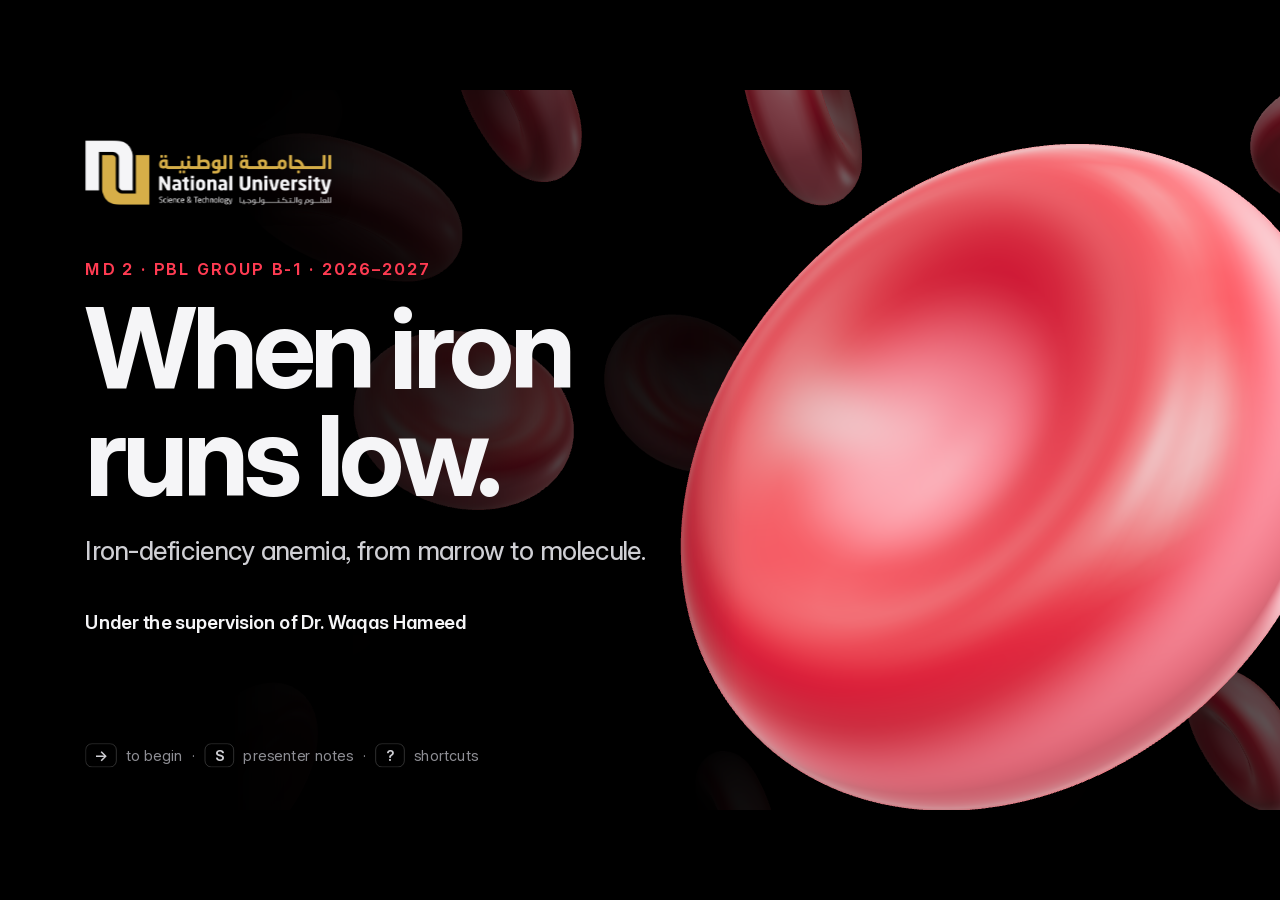
==== commit cf39fd48: "Add National University logo to every slide The logo sits large at the top-left of the title and tha" ====
--- a/index.html
+++ b/index.html
@@ -24,10 +24,15 @@
 <div id="veil"><div class="dot"></div></div>
 
 <div id="viewport">
-<main id="stage">
+<main id="stage" data-brand="hero">
+
+<div class="brand">
+  <img class="b-dark" src="assets/img/nu-logo-dark.png" alt="National University of Science &amp; Technology">
+  <img class="b-light" src="assets/img/nu-logo-light.png" alt="" aria-hidden="true">
+</div>
 
 <!-- ===================================================================== TITLE -->
-<section class="slide s-title" id="title" data-module="hero" data-title="When iron runs low" data-section="Introduction" data-hud="off">
+<section class="slide s-title" id="title" data-brand="hero" data-module="hero" data-title="When iron runs low" data-section="Introduction" data-hud="off">
   <div class="full-vis" data-vis></div>
   <div class="hd">
     <p class="eyebrow rv">MD 2 · PBL Group B-1 · 2026–2027</p>
@@ -896,7 +901,7 @@
 </section>
 
 <!-- ===================================================================== THANK YOU -->
-<section class="slide s-title s-thanks" id="thanks" data-module="hero" data-variant="thanks" data-title="Thank you" data-section="Conclusion" data-hud="off">
+<section class="slide s-title s-thanks" id="thanks" data-brand="hero" data-module="hero" data-variant="thanks" data-title="Thank you" data-section="Conclusion" data-hud="off">
   <div class="full-vis" data-vis></div>
   <div class="hd">
     <p class="eyebrow rv">PBL Group B-1 · Dr. Waqas Hameed</p>
--- a/assets/css/main.css
+++ b/assets/css/main.css
@@ -1048,3 +1048,30 @@
 .hud-nav button.cur { background: var(--blood); border-color: var(--blood); color: #fff; }
 .hud-nav button.done:not(.cur) { color: var(--good); border-color: color-mix(in srgb, var(--good) 50%, transparent); }
 .hud-section { align-items: center; bottom: 42px; }
+
+/* ---------- university logo ---------- */
+.brand {
+  position: absolute;
+  z-index: 25;
+  left: 1577px;
+  top: 40px;
+  width: 215px;
+  height: 56px;
+  pointer-events: none;
+  transition: left 1s var(--ease), top 1s var(--ease), width 1s var(--ease), height 1s var(--ease);
+  filter: drop-shadow(0 2px 14px rgba(0, 0, 0, 0.55));
+}
+#stage[data-brand="hero"] .brand { left: 128px; top: 76px; width: 369px; height: 96px; }
+.brand img {
+  position: absolute;
+  inset: 0;
+  width: 100%;
+  height: 100%;
+  object-fit: contain;
+  transition: opacity 0.5s var(--ease);
+}
+.brand .b-light { opacity: 0; }
+:root[data-theme="light"] .brand { filter: none; }
+:root[data-theme="light"] .brand .b-dark { opacity: 0; }
+:root[data-theme="light"] .brand .b-light { opacity: 1; }
+body:not(.ready) .brand { opacity: 0; }
